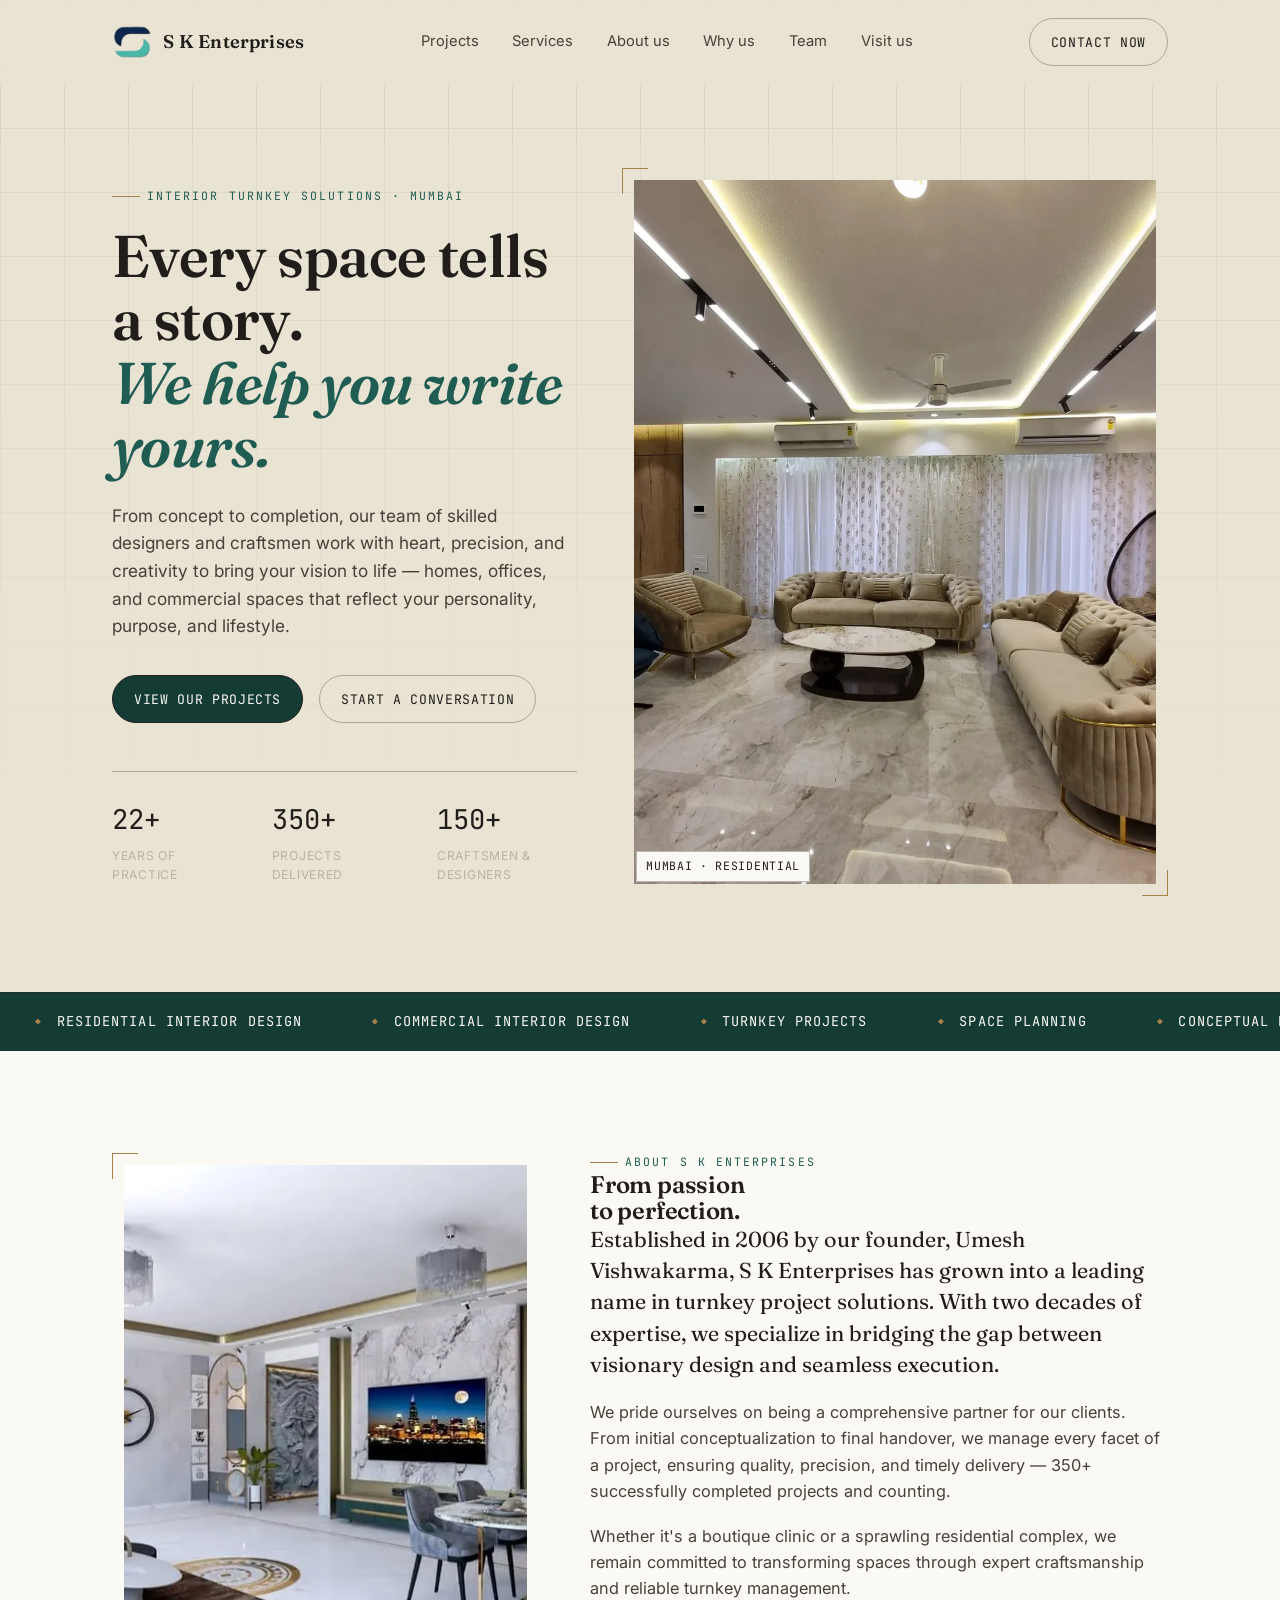
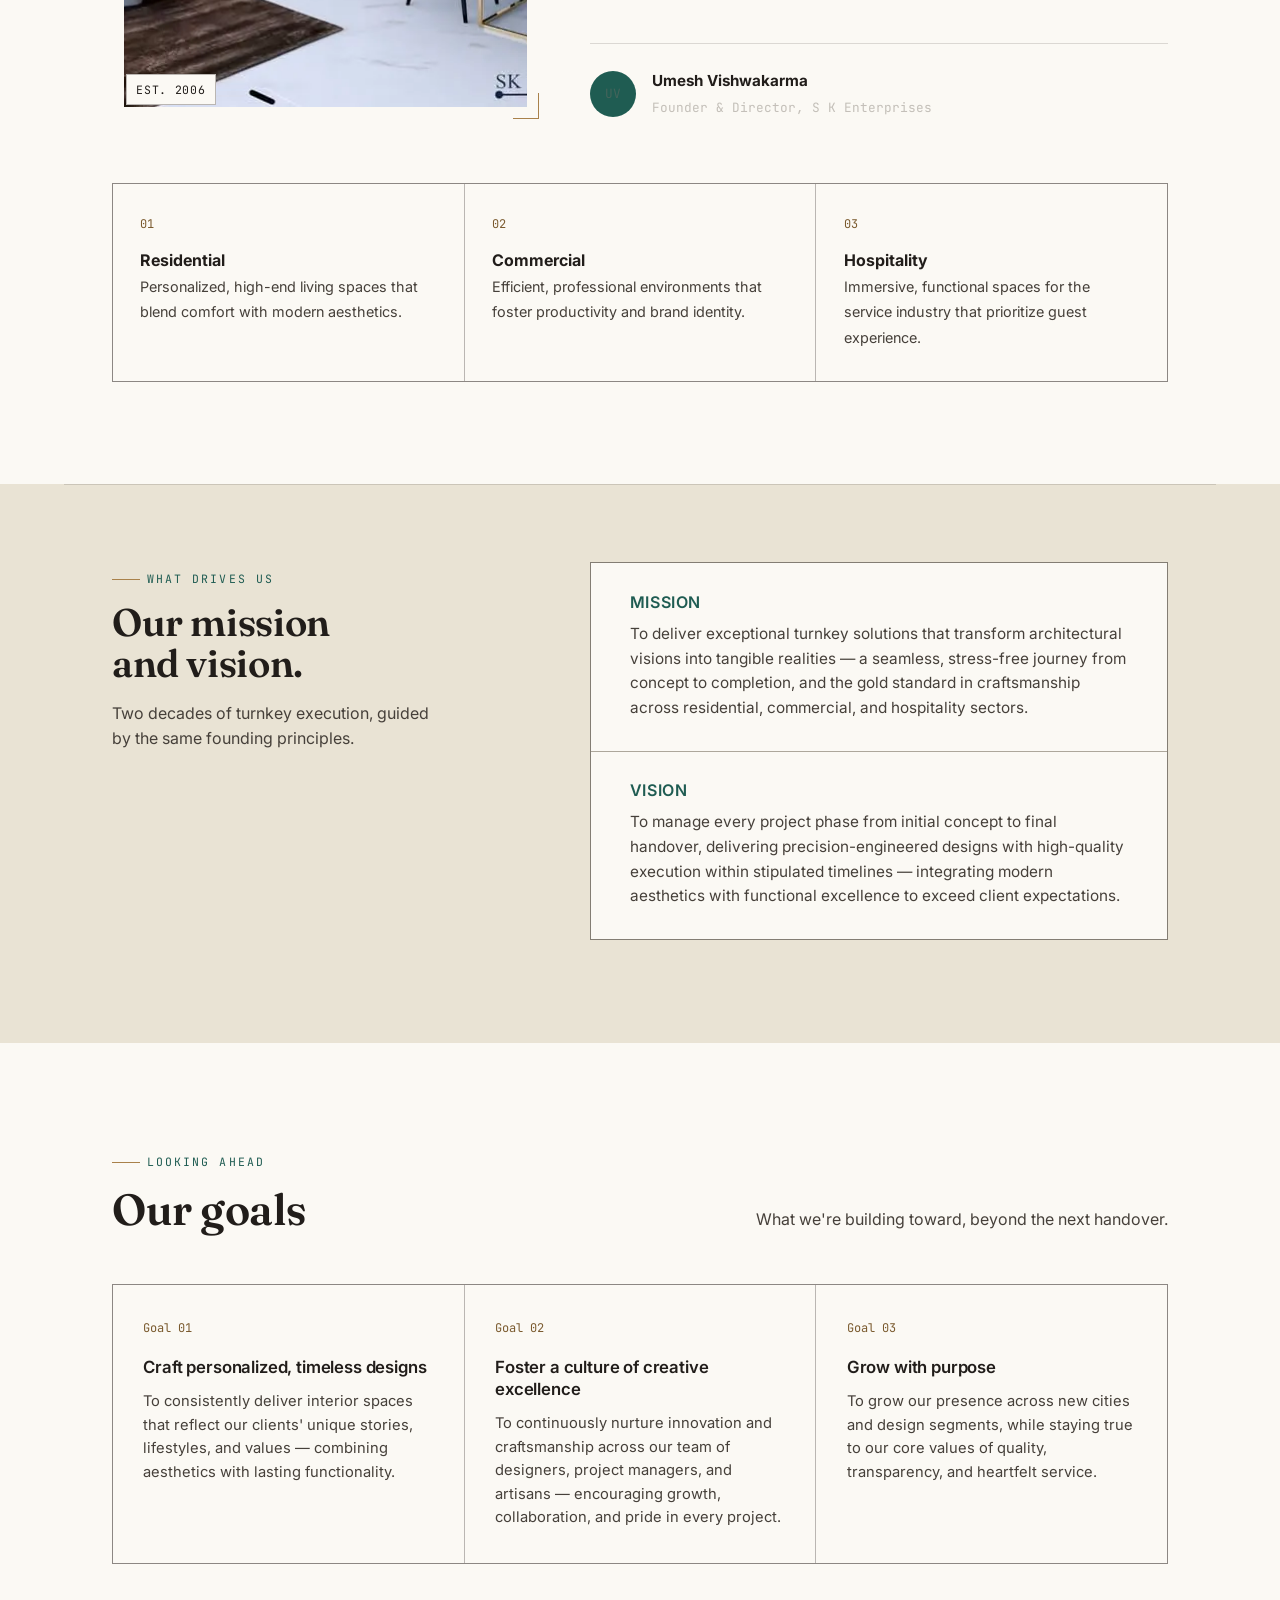
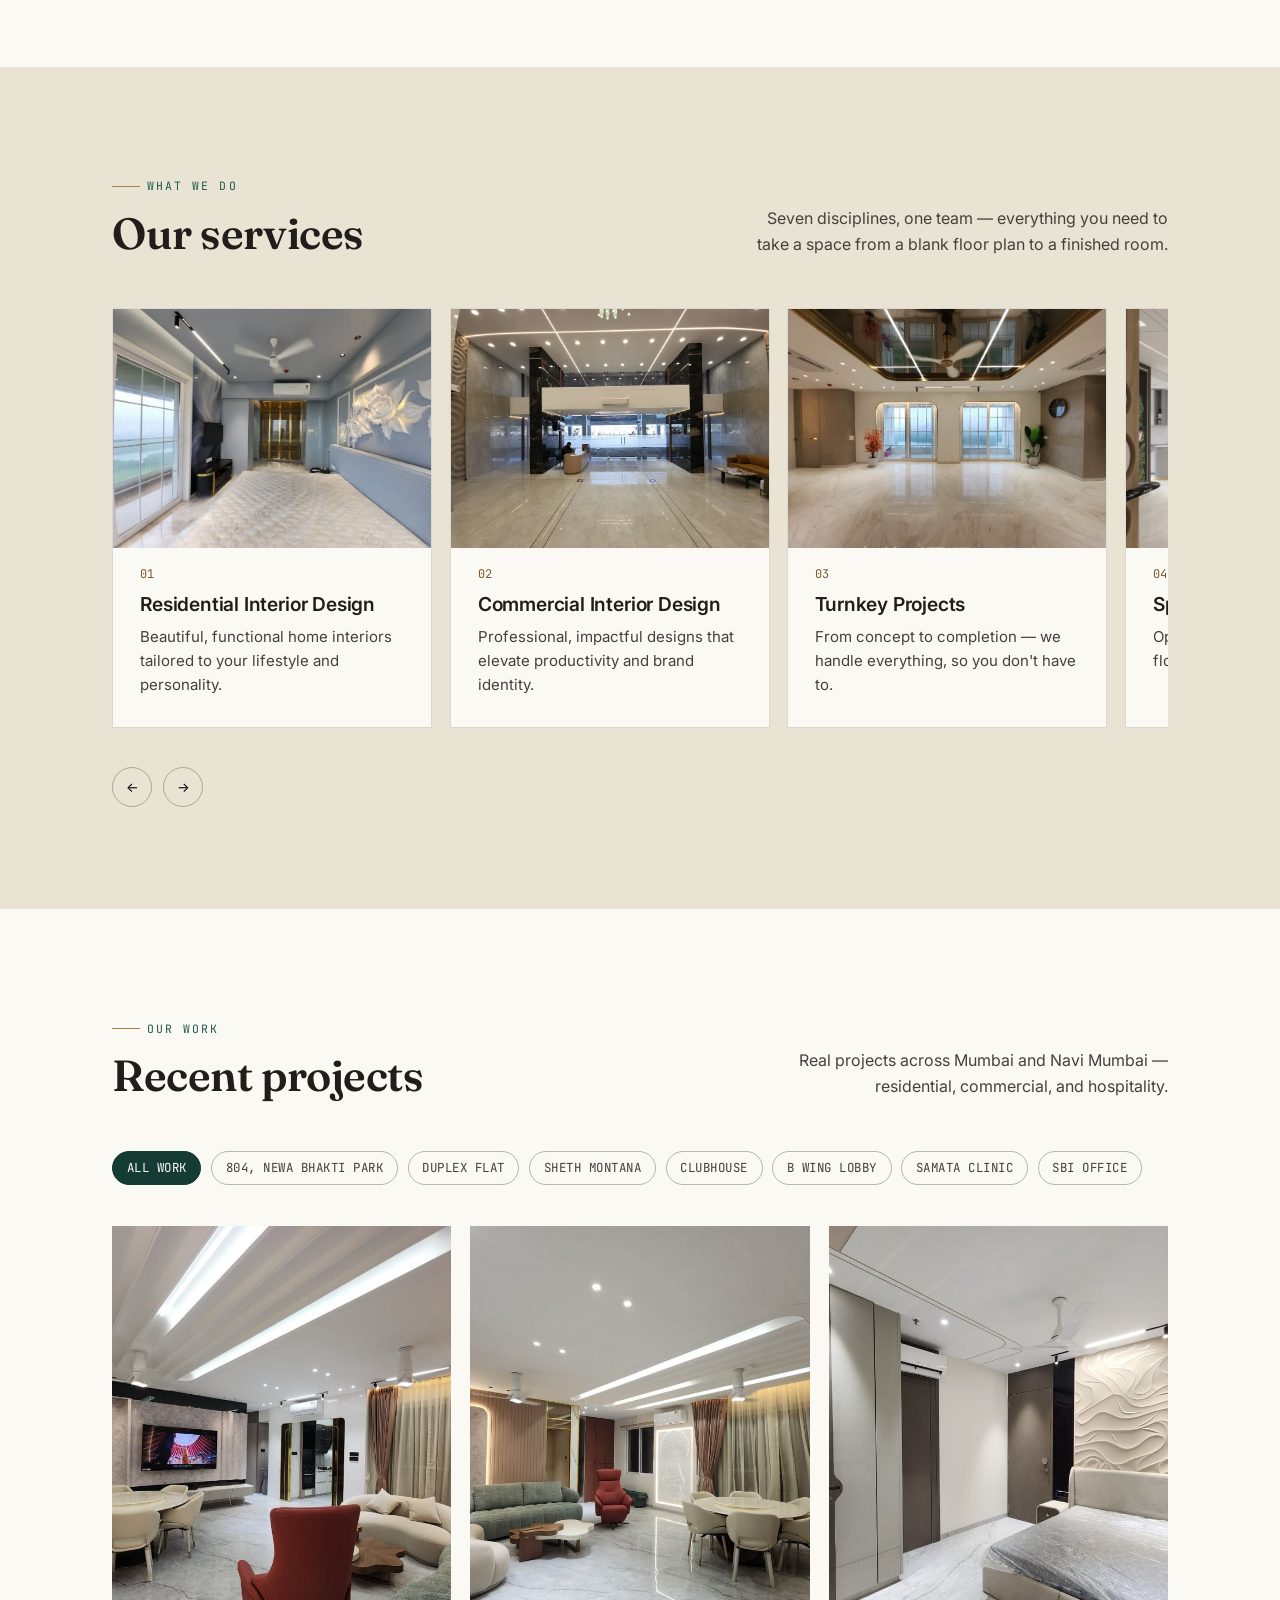
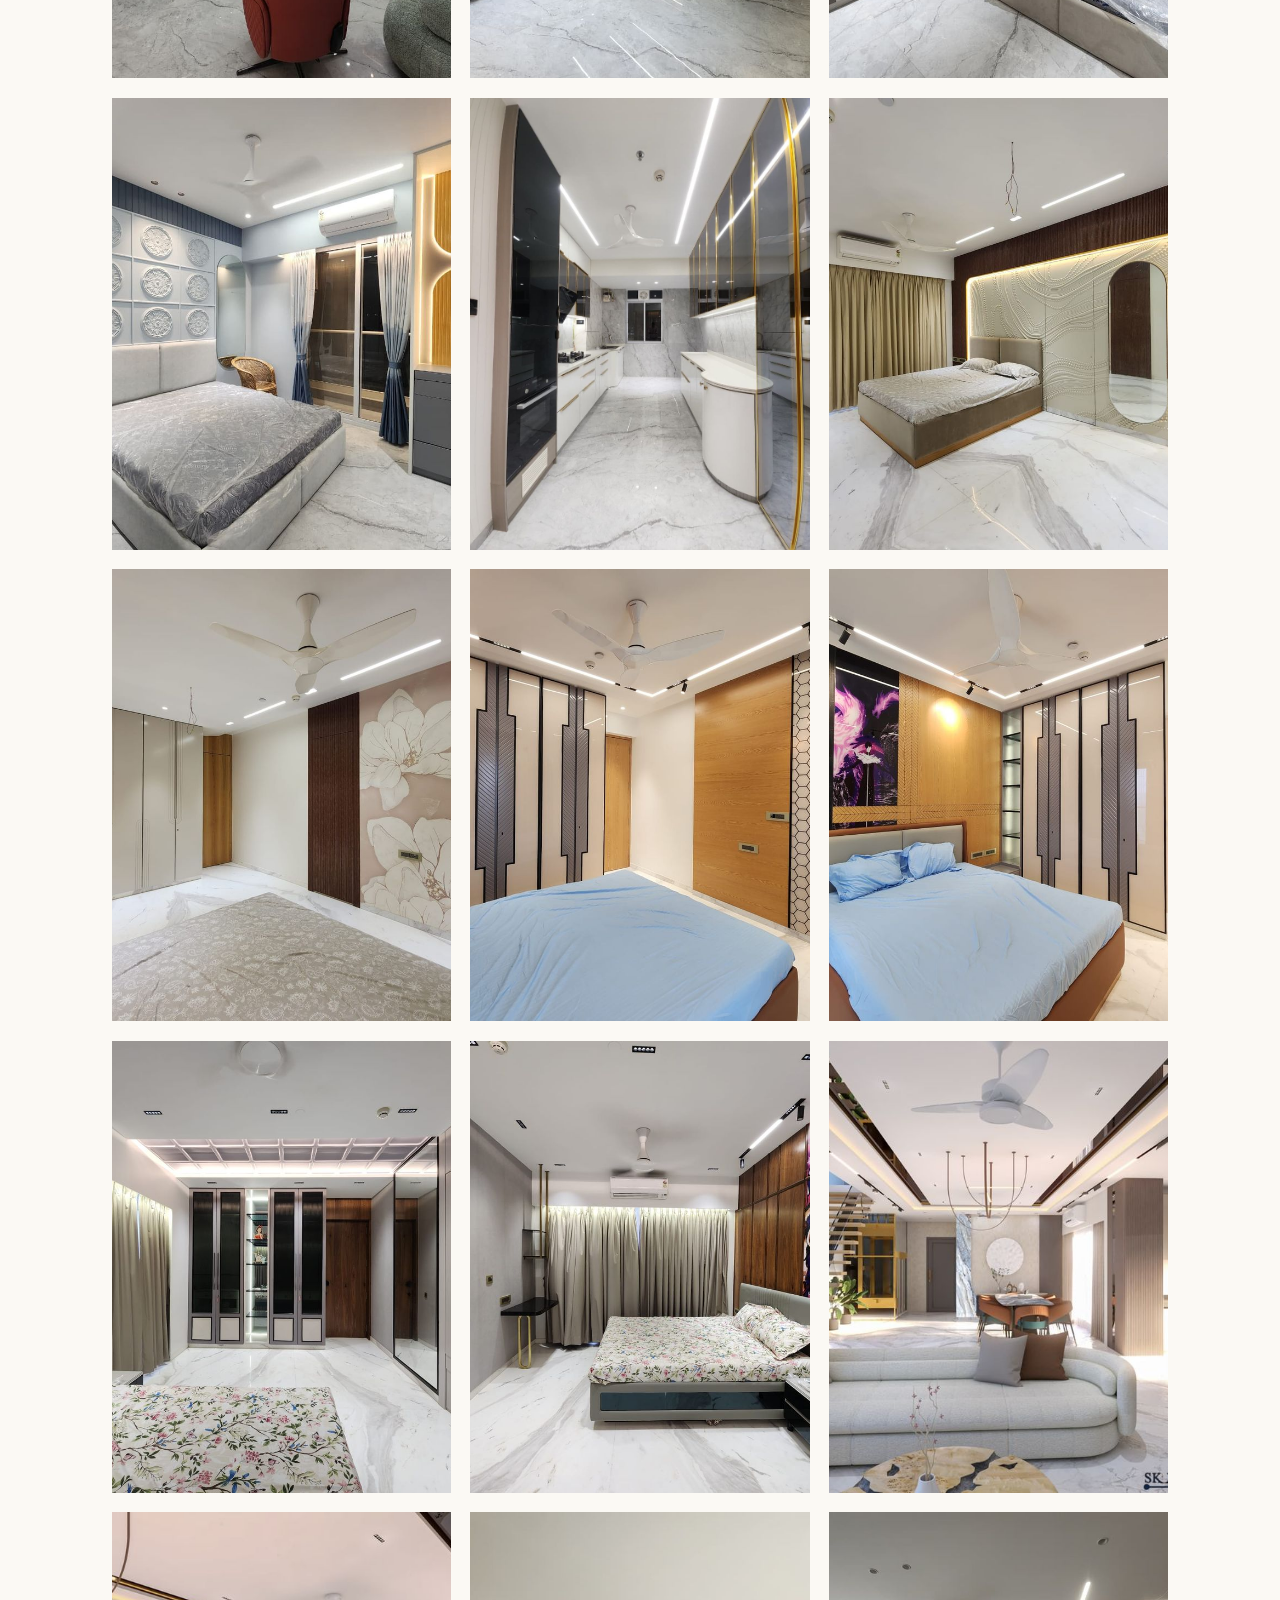
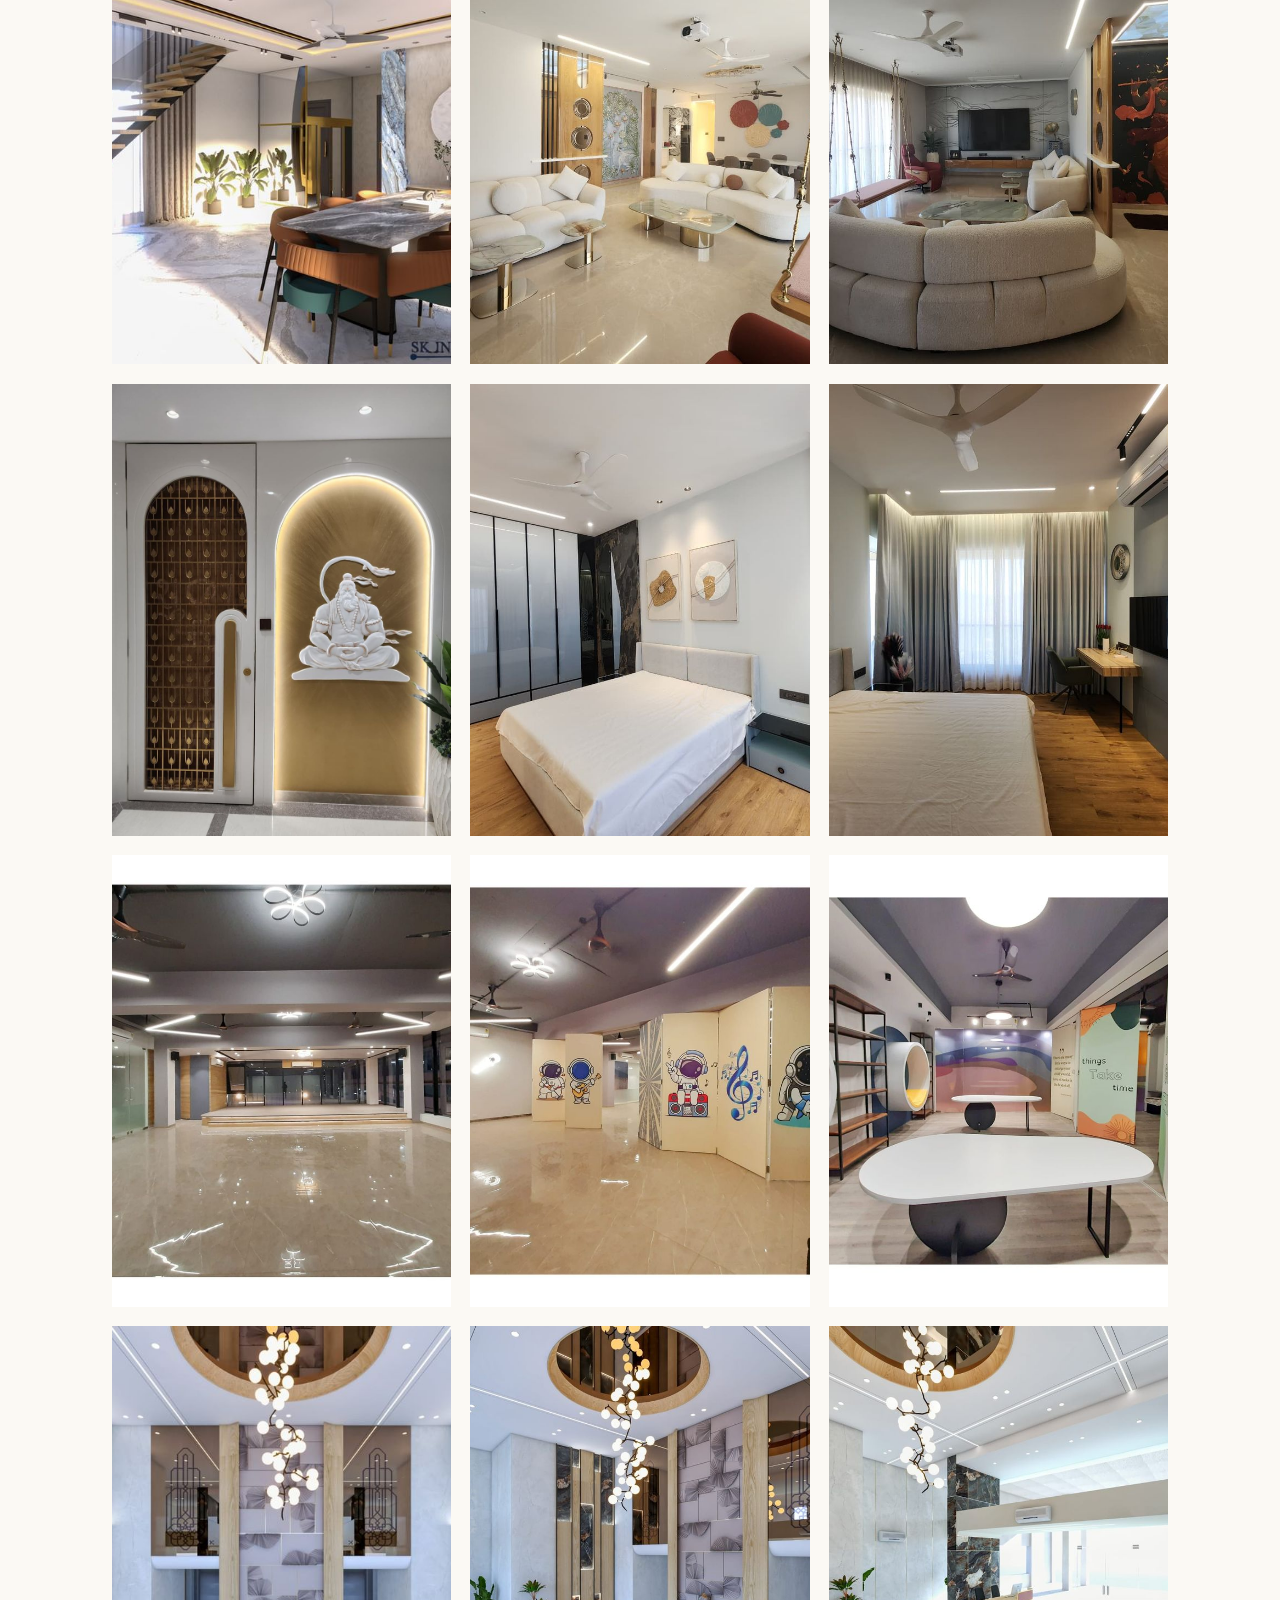
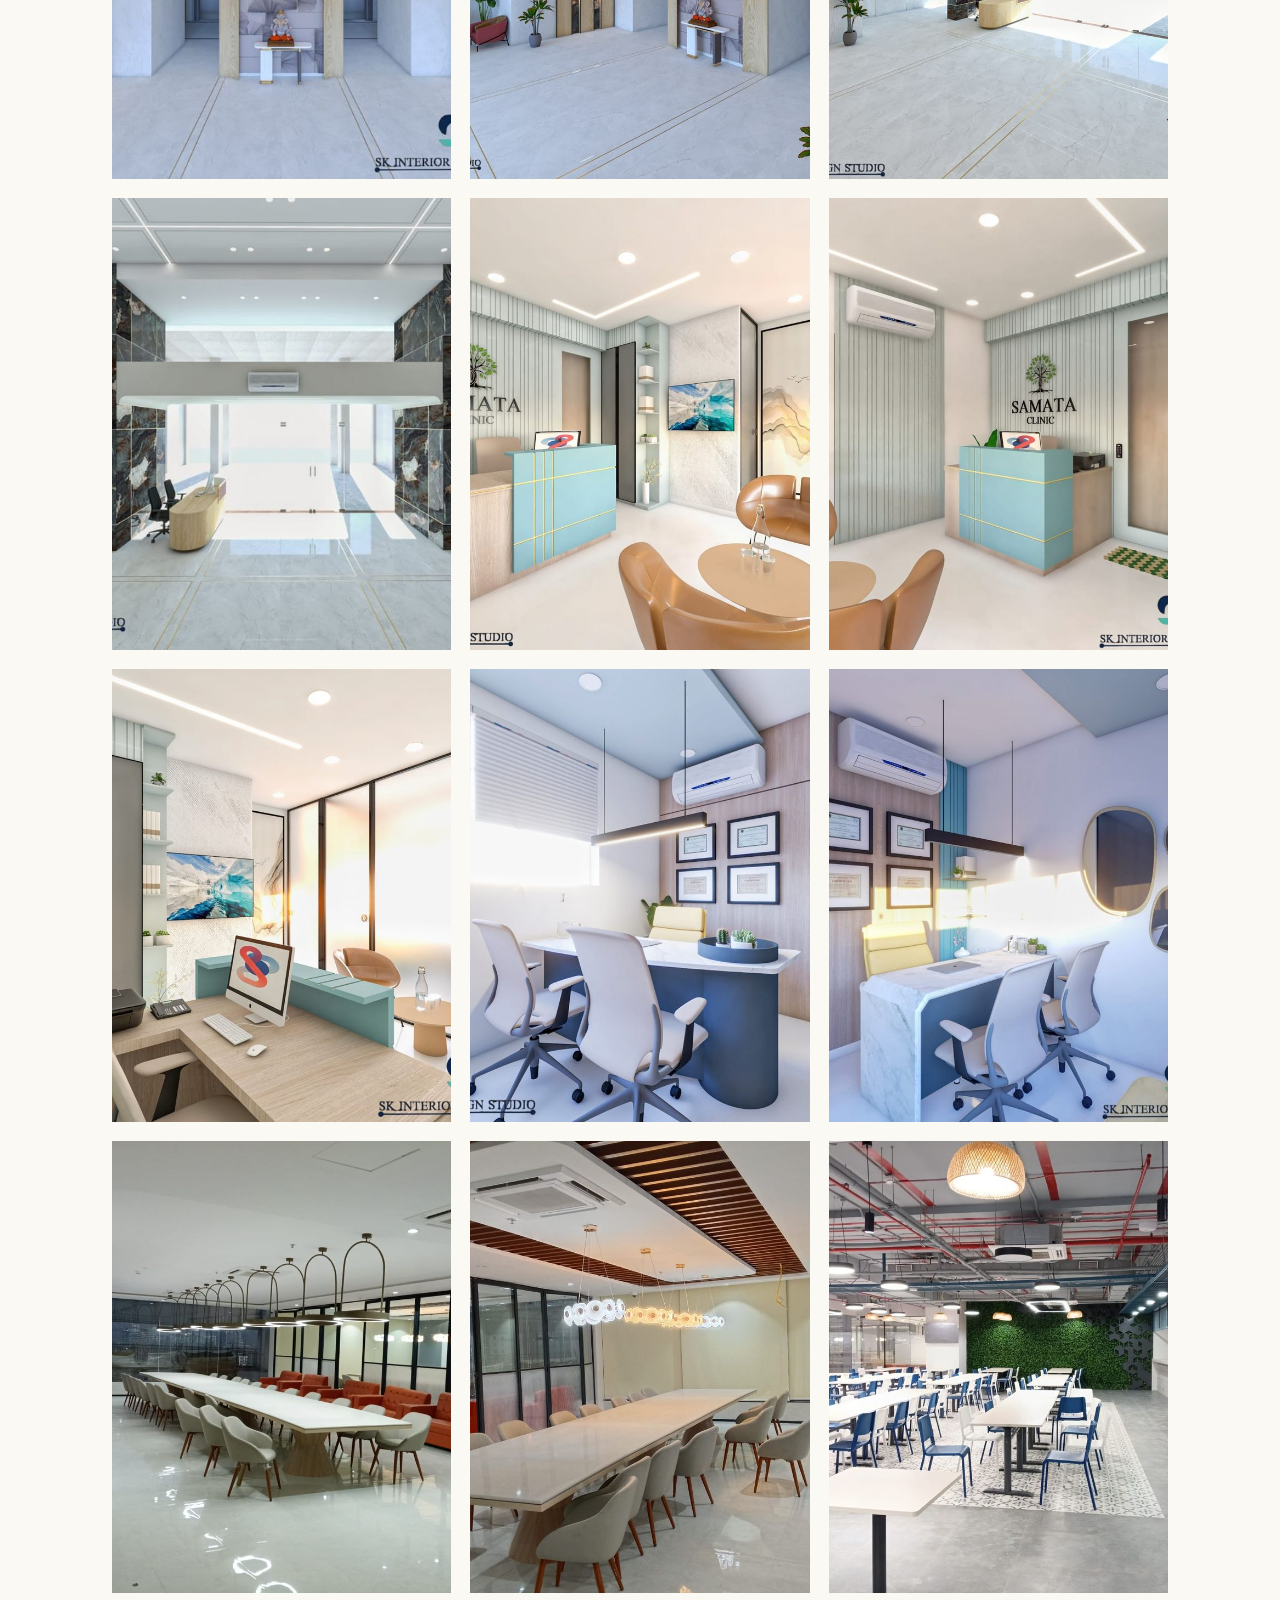
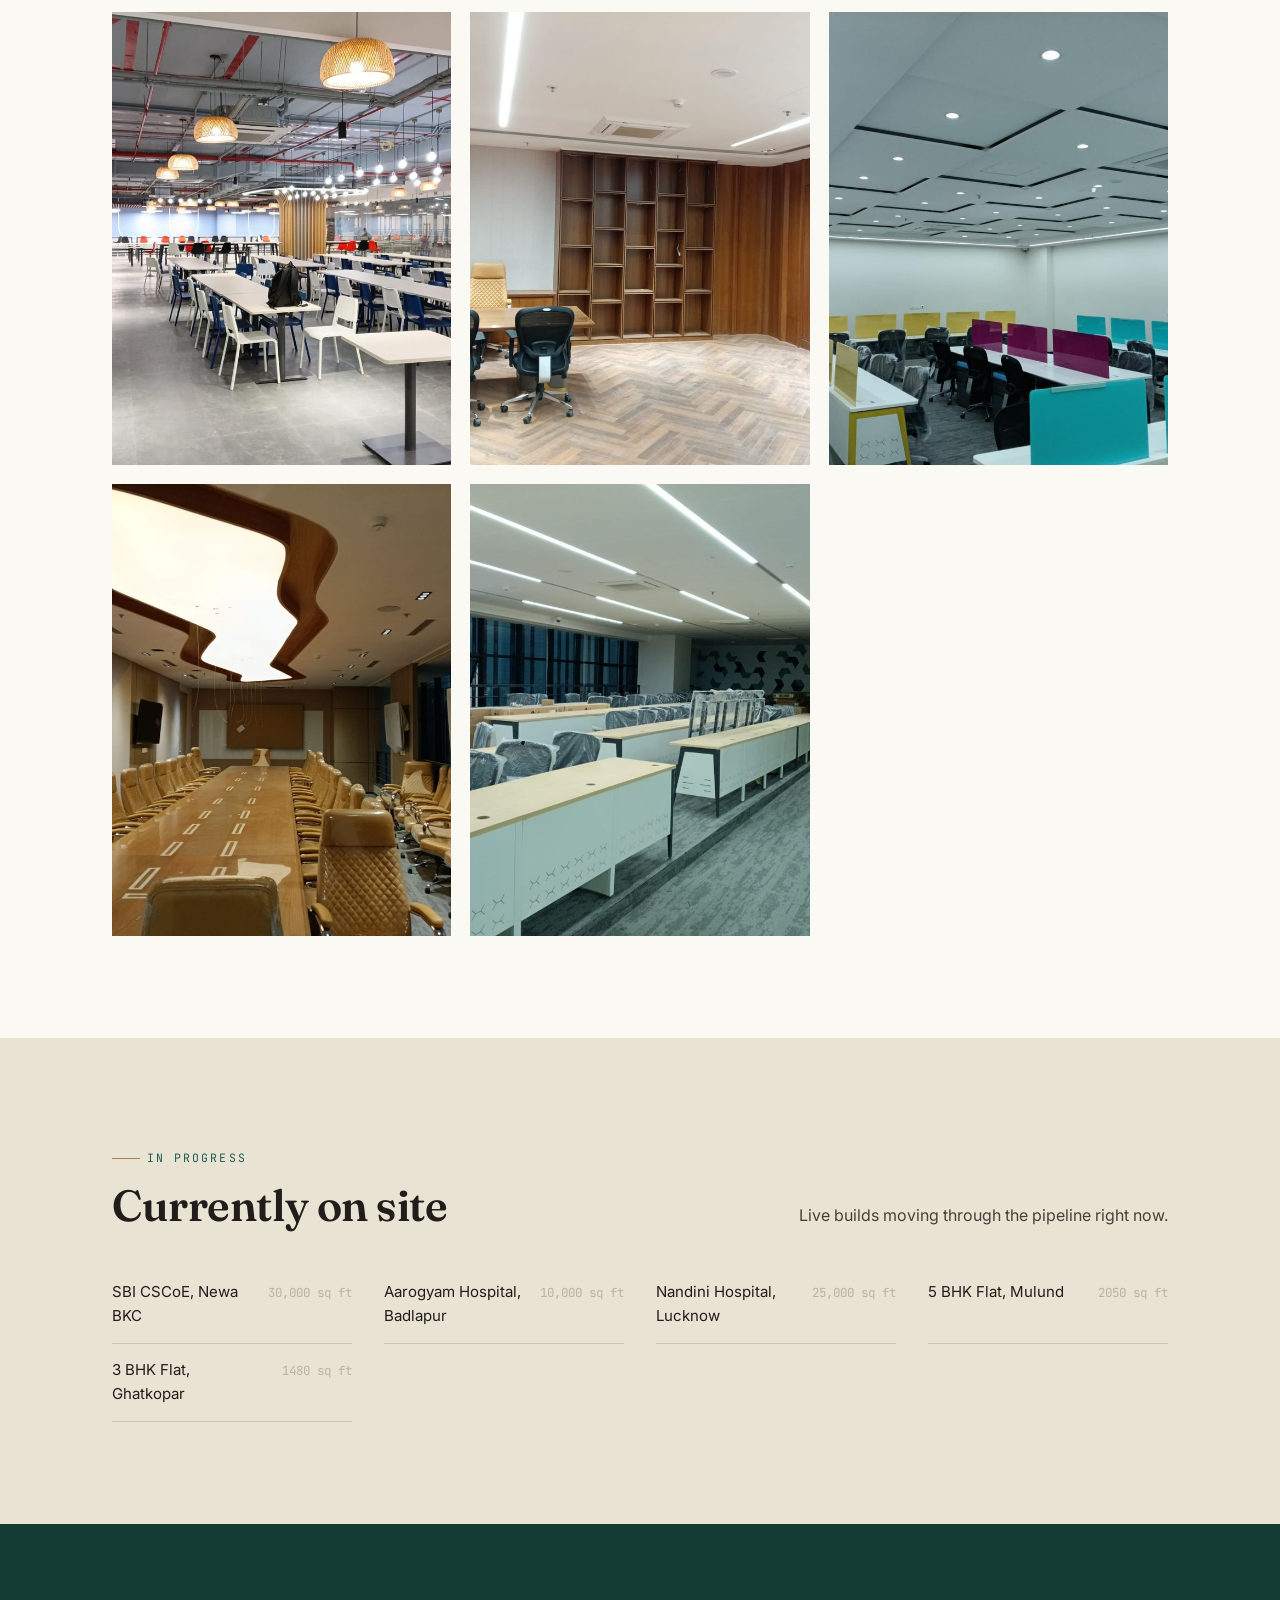
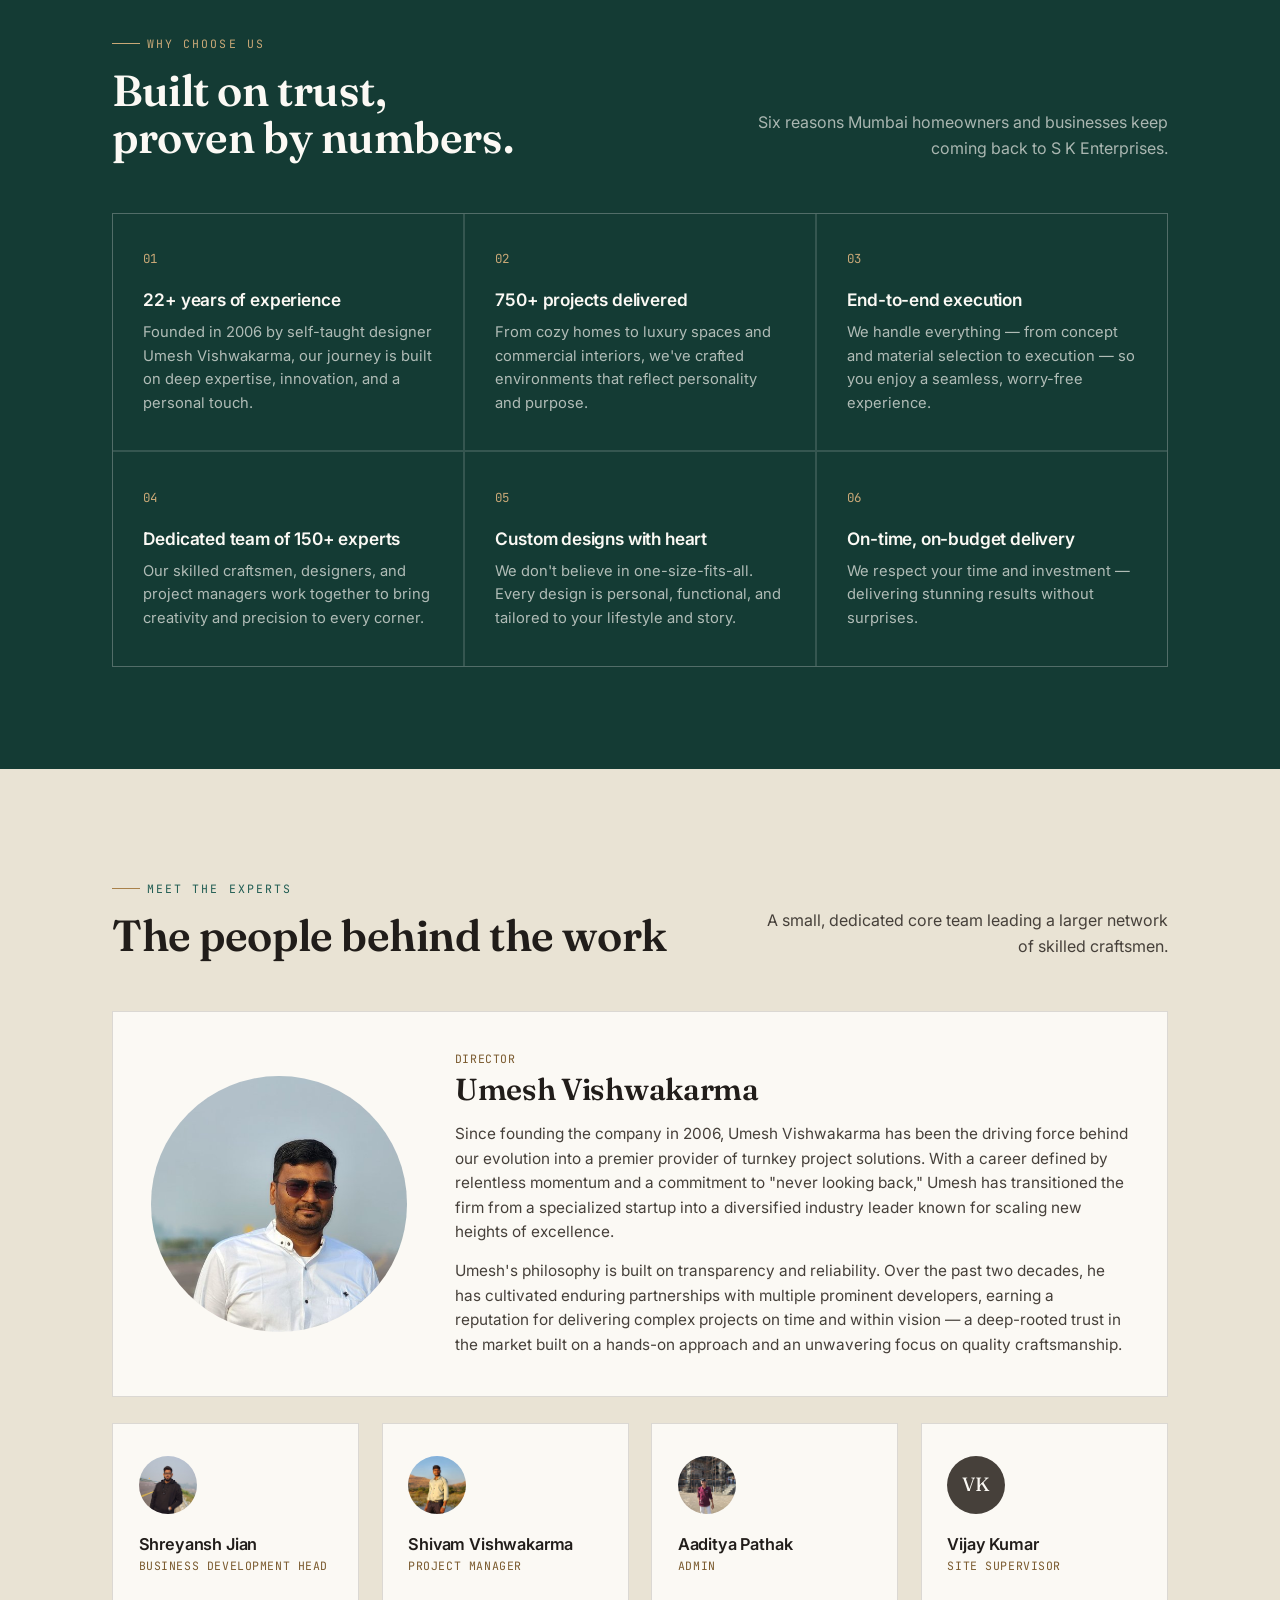
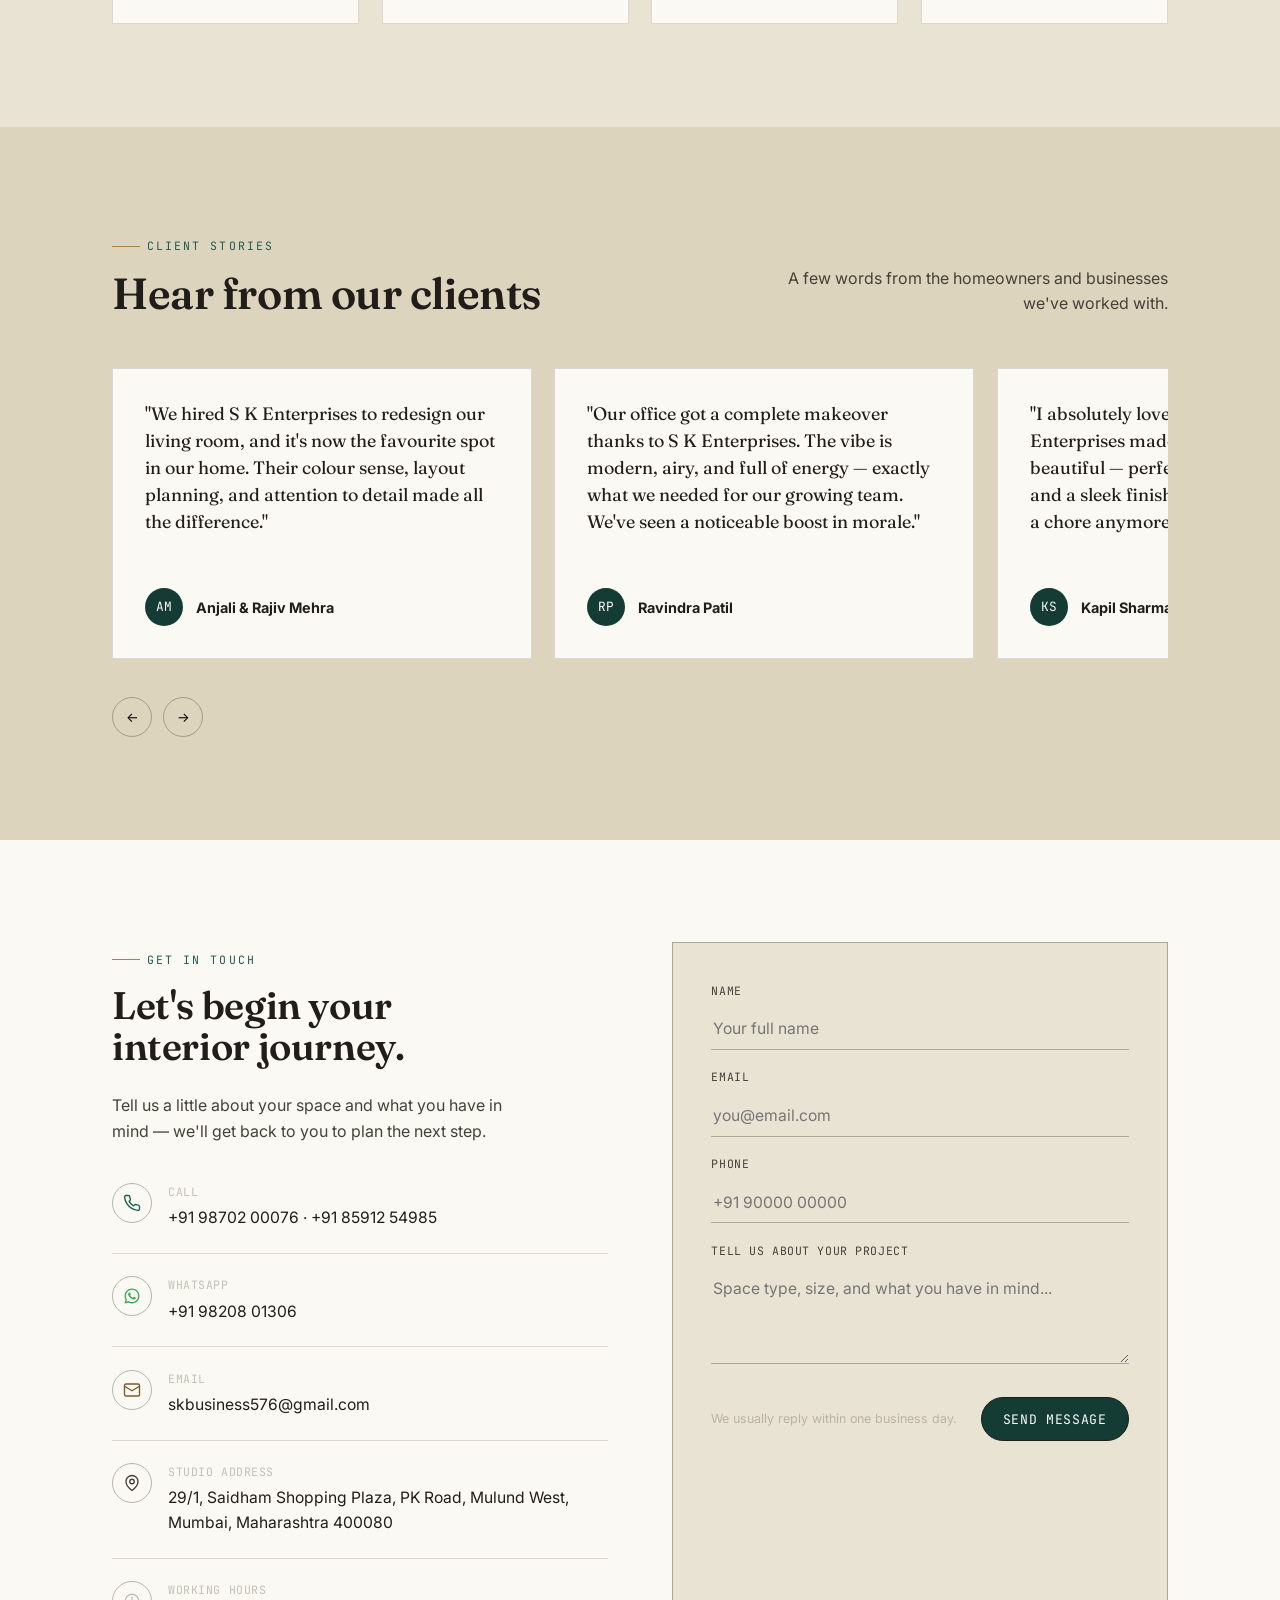
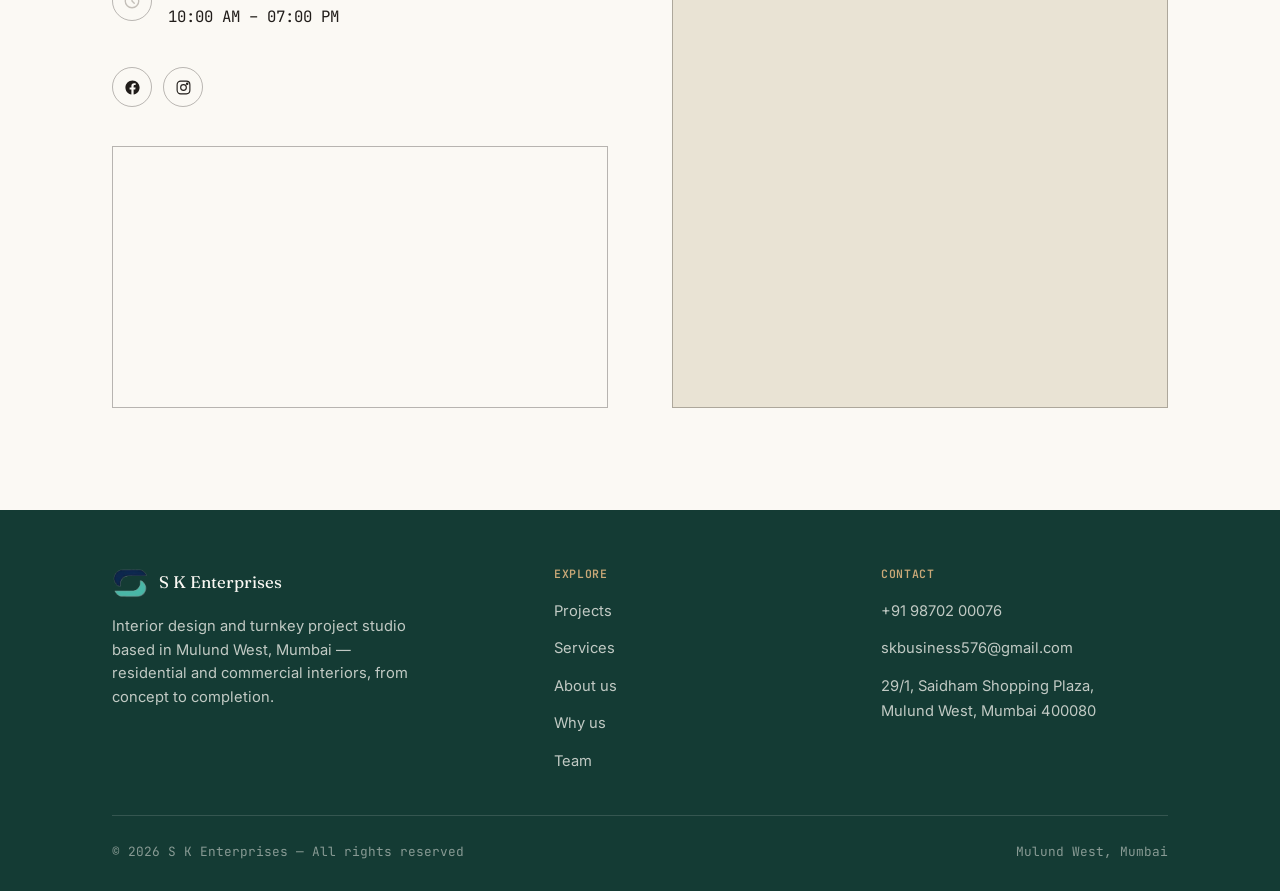
==== index.html @ 62a8aafa "one" ====
<!DOCTYPE html>
<html lang="en">
<head>
  <meta charset="UTF-8">
  <meta name="viewport" content="width=device-width, initial-scale=1.0">
  <title>S K Enterprises — Interior Turnkey Solutions, Mumbai</title>
  <meta name="description" content="S K Enterprises is a Mumbai-based interior design and turnkey project studio led by Umesh Vishwakarma — 22+ years, 350+ projects, residential, commercial, and hospitality interiors from concept to completion.">

  <link rel="icon" type="image/png" href="assets/images/logo-96x81.png">

  <link rel="preconnect" href="https://fonts.googleapis.com">
  <link rel="preconnect" href="https://fonts.gstatic.com" crossorigin>
  <link href="https://fonts.googleapis.com/css2?family=Fraunces:ital,wght@0,400;0,500;0,600;1,500;1,600&family=Inter:wght@400;500;600&family=JetBrains+Mono:wght@400;500&display=swap" rel="stylesheet">

  <link rel="stylesheet" href="assets/css/main.css">
</head>
<body>

  <!-- ============ Header ============ -->
  <header class="site-header">
    <div class="container nav-inner">
      <a href="#top" class="brand">
        <img src="assets/images/logo-96x81.png" alt="S K Enterprises logo">
        <span class="brand-name">S K Enterprises</span>
      </a>

      <nav class="nav-links" id="nav-links">
        <a href="#projects">Projects</a>
        <a href="#services">Services</a>
        <a href="#about">About us</a>
        <a href="#why">Why us</a>
        <a href="#team">Team</a>
        <a href="#contact">Visit us</a>
      </nav>

      <div class="nav-cta">
        <a href="#contact" class="btn btn-ghost">Contact now</a>
        <button class="nav-toggle" id="nav-toggle" aria-label="Toggle menu" aria-expanded="false" aria-controls="nav-links">
          <span></span><span></span><span></span>
        </button>
      </div>
    </div>
  </header>

  <main id="top">

    <!-- ============ Hero ============ -->
    <section class="hero">
      <div class="container hero-grid">
        <div class="hero-copy">
          <span class="eyebrow">Interior Turnkey Solutions &middot; Mumbai</span>
          <h1>Every space tells a story.<br><em>We help you write yours.</em></h1>
          <p>From concept to completion, our team of skilled designers and craftsmen work with heart, precision, and creativity to bring your vision to life — homes, offices, and commercial spaces that reflect your personality, purpose, and lifestyle.</p>
          <div class="hero-actions">
            <a href="#projects" class="btn btn-primary">View our projects</a>
            <a href="#contact" class="btn btn-ghost">Start a conversation</a>
          </div>
          <div class="hero-stats">
            <div>
              <div class="stat-num">22+</div>
              <div class="stat-label">Years of practice</div>
            </div>
            <div>
              <div class="stat-num">350+</div>
              <div class="stat-label">Projects delivered</div>
            </div>
            <div>
              <div class="stat-num">150+</div>
              <div class="stat-label">Craftsmen &amp; designers</div>
            </div>
          </div>
        </div>

        <div class="hero-media">
          <div class="spec-frame">
            <div class="spec-frame__media">
              <img src="assets/images/whatsapp20image202025-08-1520at203.26.3920pm202-2542x1906.webp" alt="Living room interior with warm cove lighting, marble flooring and a curved sofa, designed by S K Enterprises" width="1200" height="900" loading="eager">
            </div>
            <span class="spec-tag">MUMBAI &middot; RESIDENTIAL</span>
          </div>
        </div>
      </div>
    </section>

    <!-- ============ Marquee strip ============ -->
    <div class="strip" aria-hidden="true">
      <div class="strip-track">
        <span>Residential Interior Design</span>
        <span>Commercial Interior Design</span>
        <span>Turnkey Projects</span>
        <span>Space Planning</span>
        <span>Conceptual Drawings &amp; Virtual Tours</span>
        <span>Material Selection</span>
        <span>Execution with Perfection</span>
        <span>Residential Interior Design</span>
        <span>Commercial Interior Design</span>
        <span>Turnkey Projects</span>
        <span>Space Planning</span>
        <span>Conceptual Drawings &amp; Virtual Tours</span>
        <span>Material Selection</span>
        <span>Execution with Perfection</span>
      </div>
    </div>

    <!-- ============ About ============ -->
    <section class="about" id="about">
      <div class="container">
        <div class="about-grid">
          <div class="about-media reveal">
            <div class="spec-frame">
              <div class="spec-frame__media">
                <img src="assets/images/469673461-122193527882192887-3149158123105357282-n-960x540.webp" alt="Rendered dining and living space concept by S K Interior Design Studio" width="960" height="540" loading="lazy">
              </div>
              <span class="spec-tag">EST. 2006</span>
            </div>
          </div>

          <div class="about-body reveal">
            <span class="eyebrow">About S K Enterprises</span>
            <h2>From passion<br>to perfection.</h2>
            <p>Established in 2006 by our founder, Umesh Vishwakarma, S K Enterprises has grown into a leading name in turnkey project solutions. With two decades of expertise, we specialize in bridging the gap between visionary design and seamless execution.</p>
            <p>We pride ourselves on being a comprehensive partner for our clients. From initial conceptualization to final handover, we manage every facet of a project, ensuring quality, precision, and timely delivery — 350+ successfully completed projects and counting.</p>
            <p>Whether it's a boutique clinic or a sprawling residential complex, we remain committed to transforming spaces through expert craftsmanship and reliable turnkey management.</p>

            <div class="founder-line">
              <span class="founder-mark">UV</span>
              <div>
                <strong>Umesh Vishwakarma</strong>
                <span>Founder &amp; Director, S K Enterprises</span>
              </div>
            </div>
          </div>
        </div>

        <ul class="sector-list reveal">
          <li>
            <span class="mono">01</span>
            <div><strong>Residential</strong><span>Personalized, high-end living spaces that blend comfort with modern aesthetics.</span></div>
          </li>
          <li>
            <span class="mono">02</span>
            <div><strong>Commercial</strong><span>Efficient, professional environments that foster productivity and brand identity.</span></div>
          </li>
          <li>
            <span class="mono">03</span>
            <div><strong>Hospitality</strong><span>Immersive, functional spaces for the service industry that prioritize guest experience.</span></div>
          </li>
        </ul>
      </div>
    </section>

    <!-- ============ Mission & Vision ============ -->
    <section class="mission" id="mission">
      <div class="container mission-grid">
        <div class="reveal">
          <span class="eyebrow">What drives us</span>
          <h2>Our mission<br>and vision.</h2>
          <p>Two decades of turnkey execution, guided by the same founding principles.</p>
        </div>
        <div class="mission-cards reveal">
          <div class="mission-card">
            <h3>Mission</h3>
            <p>To deliver exceptional turnkey solutions that transform architectural visions into tangible realities — a seamless, stress-free journey from concept to completion, and the gold standard in craftsmanship across residential, commercial, and hospitality sectors.</p>
          </div>
          <div class="mission-card">
            <h3>Vision</h3>
            <p>To manage every project phase from initial concept to final handover, delivering precision-engineered designs with high-quality execution within stipulated timelines — integrating modern aesthetics with functional excellence to exceed client expectations.</p>
          </div>
        </div>
      </div>
    </section>

    <!-- ============ Goals ============ -->
    <section id="goals">
      <div class="container">
        <div class="section-head reveal">
          <div>
            <span class="eyebrow">Looking ahead</span>
            <h2>Our goals</h2>
          </div>
          <p>What we're building toward, beyond the next handover.</p>
        </div>

        <div class="goals-grid reveal">
          <div class="goal-card">
            <span class="goal-num mono">Goal 01</span>
            <h3>Craft personalized, timeless designs</h3>
            <p>To consistently deliver interior spaces that reflect our clients' unique stories, lifestyles, and values — combining aesthetics with lasting functionality.</p>
          </div>
          <div class="goal-card">
            <span class="goal-num mono">Goal 02</span>
            <h3>Foster a culture of creative excellence</h3>
            <p>To continuously nurture innovation and craftsmanship across our team of designers, project managers, and artisans — encouraging growth, collaboration, and pride in every project.</p>
          </div>
          <div class="goal-card">
            <span class="goal-num mono">Goal 03</span>
            <h3>Grow with purpose</h3>
            <p>To grow our presence across new cities and design segments, while staying true to our core values of quality, transparency, and heartfelt service.</p>
          </div>
        </div>
      </div>
    </section>

    <!-- ============ Services ============ -->
    <section id="services">
      <div class="container">
        <div class="section-head reveal">
          <div>
            <span class="eyebrow">What we do</span>
            <h2>Our services</h2>
          </div>
          <p>Seven disciplines, one team — everything you need to take a space from a blank floor plan to a finished room.</p>
        </div>

        <div class="services-track-wrap reveal">
          <div class="services-track">
            <article class="service-card">
              <div class="service-media">
                <img src="assets/images/img-20250621-wa0103-815x611.webp" alt="Residential living room interior" loading="lazy">
              </div>
              <div class="service-body">
                <span class="service-index">01</span>
              <h3>Residential Interior Design</h3>
              <p>Beautiful, functional home interiors tailored to your lifestyle and personality.</p>
              </div>
            </article>

            <article class="service-card">
              <div class="service-media">
                <img src="assets/images/whatsapp-image-2025-08-15-at-4.30.57-pm-4000x3000.webp" alt="Commercial lobby interior" loading="lazy">
              </div>
              <div class="service-body">
                <span class="service-index">02</span>
              <h3>Commercial Interior Design</h3>
              <p>Professional, impactful designs that elevate productivity and brand identity.</p>
              </div>
            </article>

            <article class="service-card">
              <div class="service-media">
                <img src="assets/images/20250619-131458-815x611.webp" alt="Turnkey interior project, fully finished room" loading="lazy">
              </div>
              <div class="service-body">
                <span class="service-index">03</span>
              <h3>Turnkey Projects</h3>
              <p>From concept to completion — we handle everything, so you don't have to.</p>
              </div>
            </article>

            <article class="service-card">
              <div class="service-media">
                <img src="assets/images/space20planning-883x496.webp" alt="Open-plan living and dining space layout" loading="lazy">
              </div>
              <div class="service-body">
                <span class="service-index">04</span>
              <h3>Space Planning</h3>
              <p>Optimizing every inch for comfort, flow, and smart functionality.</p>
              </div>
            </article>

            <article class="service-card">
              <div class="service-media">
                <img src="assets/images/flux-dev-a-stylized-illustration-of-a-creative-workspace-showc-1-883x883.webp" alt="Conceptual illustration of a creative interior workspace" loading="lazy">
              </div>
              <div class="service-body">
                <span class="service-index">05</span>
              <h3>Conceptual Drawings &amp; Virtual Tours</h3>
              <p>Visualize your space with realistic designs before execution begins.</p>
              </div>
            </article>

            <article class="service-card">
              <div class="service-media">
                <img src="assets/images/albedobase-xl-material-selection-for-interior-design-curated-h-3-1024x1024.webp" alt="Curated interior design material palette" loading="lazy">
              </div>
              <div class="service-body">
                <span class="service-index">06</span>
              <h3>Material Selection</h3>
              <p>Curated, high-quality materials that suit your vision and budget.</p>
              </div>
            </article>

            <article class="service-card">
              <div class="service-media">
                <img src="assets/images/projects/duplex-airoli-3800-3.jpg" alt="Finished bedroom interior, completed execution">
              </div>
              <div class="service-body">
                <span class="service-index">07</span>
              <h3>Execution with Perfection</h3>
              <p>On-site delivery held to the same standard as the drawing — down to the last detail.</p>
              </div>
            </article>
          </div>
        </div>

        <div class="services-controls reveal">
          <button class="services-prev" type="button" aria-label="Previous service">&larr;</button>
          <button class="services-next" type="button" aria-label="Next service">&rarr;</button>
        </div>
      </div>
    </section>

    <!-- ============ Projects ============ -->
    <section class="projects" id="projects">
      <div class="container">
        <div class="section-head reveal">
          <div>
            <span class="eyebrow">Our work</span>
            <h2>Recent projects</h2>
          </div>
          <p>Real projects across Mumbai and Navi Mumbai — residential, commercial, and hospitality.</p>
        </div>

        <div class="filter-row reveal">
          <button class="filter-btn is-active" data-filter="all">All work</button>
          <button class="filter-btn" data-filter="newa-bhakti">804, Newa Bhakti Park</button>
          <button class="filter-btn" data-filter="duplex-airoli">Duplex Flat</button>
          <button class="filter-btn" data-filter="sheth-montana">Sheth Montana</button>
          <button class="filter-btn" data-filter="clubhouse">Clubhouse</button>
          <button class="filter-btn" data-filter="lobby">B Wing Lobby</button>
          <button class="filter-btn" data-filter="samata-clinic">Samata Clinic</button>
          <button class="filter-btn" data-filter="sbi-office">SBI Office</button>
        </div>

        <div class="project-grid reveal">
          <!-- 804, Newa Bhakti Park, Airoli — 1450 sq ft, ₹70 Lakhs -->
          <button class="project-item" type="button" data-category="newa-bhakti">
            <img src="assets/images/projects/newa-bhakti-1450-1.jpg" alt="804, Newa Bhakti Park, Airoli interior">
            <span class="project-tag">804, Newa Bhakti Park &middot; 1450 sq ft</span>
            <span class="project-expand" aria-hidden="true">
              <svg width="18" height="18" viewBox="0 0 24 24" fill="none" stroke="currentColor" stroke-width="1.8"><path d="M8 3H3v5M16 3h5v5M8 21H3v-5M16 21h5v-5"/></svg>
            </span>
          </button>
          <button class="project-item" type="button" data-category="newa-bhakti">
            <img src="assets/images/projects/newa-bhakti-1450-2.jpg" alt="804, Newa Bhakti Park, Airoli interior">
            <span class="project-tag">804, Newa Bhakti Park &middot; 1450 sq ft</span>
            <span class="project-expand" aria-hidden="true">
              <svg width="18" height="18" viewBox="0 0 24 24" fill="none" stroke="currentColor" stroke-width="1.8"><path d="M8 3H3v5M16 3h5v5M8 21H3v-5M16 21h5v-5"/></svg>
            </span>
          </button>
          <button class="project-item" type="button" data-category="newa-bhakti">
            <img src="assets/images/projects/newa-bhakti-1450-3.jpg" alt="804, Newa Bhakti Park, Airoli interior">
            <span class="project-tag">804, Newa Bhakti Park &middot; 1450 sq ft</span>
            <span class="project-expand" aria-hidden="true">
              <svg width="18" height="18" viewBox="0 0 24 24" fill="none" stroke="currentColor" stroke-width="1.8"><path d="M8 3H3v5M16 3h5v5M8 21H3v-5M16 21h5v-5"/></svg>
            </span>
          </button>
          <button class="project-item" type="button" data-category="newa-bhakti">
            <img src="assets/images/projects/newa-bhakti-1450-4.jpg" alt="804, Newa Bhakti Park, Airoli interior">
            <span class="project-tag">804, Newa Bhakti Park &middot; 1450 sq ft</span>
            <span class="project-expand" aria-hidden="true">
              <svg width="18" height="18" viewBox="0 0 24 24" fill="none" stroke="currentColor" stroke-width="1.8"><path d="M8 3H3v5M16 3h5v5M8 21H3v-5M16 21h5v-5"/></svg>
            </span>
          </button>
          <button class="project-item" type="button" data-category="newa-bhakti">
            <img src="assets/images/projects/newa-bhakti-1450-5.jpg" alt="804, Newa Bhakti Park, Airoli interior">
            <span class="project-tag">804, Newa Bhakti Park &middot; 1450 sq ft</span>
            <span class="project-expand" aria-hidden="true">
              <svg width="18" height="18" viewBox="0 0 24 24" fill="none" stroke="currentColor" stroke-width="1.8"><path d="M8 3H3v5M16 3h5v5M8 21H3v-5M16 21h5v-5"/></svg>
            </span>
          </button>
          <!-- Duplex Flat, Airoli — 3800 sq ft, ₹2.5 Cr -->
          <button class="project-item" type="button" data-category="duplex-airoli">
            <img src="assets/images/projects/duplex-airoli-3800-1.jpg" alt="Duplex flat, Airoli interior">
            <span class="project-tag">Duplex Flat &middot; 3800 sq ft</span>
            <span class="project-expand" aria-hidden="true">
              <svg width="18" height="18" viewBox="0 0 24 24" fill="none" stroke="currentColor" stroke-width="1.8"><path d="M8 3H3v5M16 3h5v5M8 21H3v-5M16 21h5v-5"/></svg>
            </span>
          </button>
          <button class="project-item" type="button" data-category="duplex-airoli">
            <img src="assets/images/projects/duplex-airoli-3800-2.jpg" alt="Duplex flat, Airoli interior">
            <span class="project-tag">Duplex Flat &middot; 3800 sq ft</span>
            <span class="project-expand" aria-hidden="true">
              <svg width="18" height="18" viewBox="0 0 24 24" fill="none" stroke="currentColor" stroke-width="1.8"><path d="M8 3H3v5M16 3h5v5M8 21H3v-5M16 21h5v-5"/></svg>
            </span>
          </button>
          <button class="project-item" type="button" data-category="duplex-airoli">
            <img src="assets/images/projects/duplex-airoli-3800-3.jpg" alt="Duplex flat, Airoli interior">
            <span class="project-tag">Duplex Flat &middot; 3800 sq ft</span>
            <span class="project-expand" aria-hidden="true">
              <svg width="18" height="18" viewBox="0 0 24 24" fill="none" stroke="currentColor" stroke-width="1.8"><path d="M8 3H3v5M16 3h5v5M8 21H3v-5M16 21h5v-5"/></svg>
            </span>
          </button>
          <button class="project-item" type="button" data-category="duplex-airoli">
            <img src="assets/images/projects/duplex-airoli-3800-4.jpg" alt="Duplex flat, Airoli interior">
            <span class="project-tag">Duplex Flat &middot; 3800 sq ft</span>
            <span class="project-expand" aria-hidden="true">
              <svg width="18" height="18" viewBox="0 0 24 24" fill="none" stroke="currentColor" stroke-width="1.8"><path d="M8 3H3v5M16 3h5v5M8 21H3v-5M16 21h5v-5"/></svg>
            </span>
          </button>
          <button class="project-item" type="button" data-category="duplex-airoli">
            <img src="assets/images/projects/duplex-airoli-3800-5.jpg" alt="Duplex flat, Airoli interior">
            <span class="project-tag">Duplex Flat &middot; 3800 sq ft</span>
            <span class="project-expand" aria-hidden="true">
              <svg width="18" height="18" viewBox="0 0 24 24" fill="none" stroke="currentColor" stroke-width="1.8"><path d="M8 3H3v5M16 3h5v5M8 21H3v-5M16 21h5v-5"/></svg>
            </span>
          </button>
          <button class="project-item" type="button" data-category="duplex-airoli">
            <img src="assets/images/projects/duplex-airoli-3800-6.jpg" alt="Duplex flat, Airoli interior">
            <span class="project-tag">Duplex Flat &middot; 3800 sq ft</span>
            <span class="project-expand" aria-hidden="true">
              <svg width="18" height="18" viewBox="0 0 24 24" fill="none" stroke="currentColor" stroke-width="1.8"><path d="M8 3H3v5M16 3h5v5M8 21H3v-5M16 21h5v-5"/></svg>
            </span>
          </button>
          <button class="project-item" type="button" data-category="duplex-airoli">
            <img src="assets/images/projects/duplex-airoli-3800-7.jpg" alt="Duplex flat, Airoli interior">
            <span class="project-tag">Duplex Flat &middot; 3800 sq ft</span>
            <span class="project-expand" aria-hidden="true">
              <svg width="18" height="18" viewBox="0 0 24 24" fill="none" stroke="currentColor" stroke-width="1.8"><path d="M8 3H3v5M16 3h5v5M8 21H3v-5M16 21h5v-5"/></svg>
            </span>
          </button>
          <button class="project-item" type="button" data-category="duplex-airoli">
            <img src="assets/images/projects/duplex-airoli-3800-8.jpg" alt="Duplex flat, Airoli interior">
            <span class="project-tag">Duplex Flat &middot; 3800 sq ft</span>
            <span class="project-expand" aria-hidden="true">
              <svg width="18" height="18" viewBox="0 0 24 24" fill="none" stroke="currentColor" stroke-width="1.8"><path d="M8 3H3v5M16 3h5v5M8 21H3v-5M16 21h5v-5"/></svg>
            </span>
          </button>
          <!-- Sheth Montana, Mulund — 2050 sq ft, ₹1.5 Cr -->
          <button class="project-item" type="button" data-category="sheth-montana">
            <img src="assets/images/projects/sheth-montana-2050-1.jpg" alt="Sheth Montana, Mulund interior">
            <span class="project-tag">Sheth Montana &middot; 2050 sq ft</span>
            <span class="project-expand" aria-hidden="true">
              <svg width="18" height="18" viewBox="0 0 24 24" fill="none" stroke="currentColor" stroke-width="1.8"><path d="M8 3H3v5M16 3h5v5M8 21H3v-5M16 21h5v-5"/></svg>
            </span>
          </button>
          <button class="project-item" type="button" data-category="sheth-montana">
            <img src="assets/images/projects/sheth-montana-2050-2.jpg" alt="Sheth Montana, Mulund interior">
            <span class="project-tag">Sheth Montana &middot; 2050 sq ft</span>
            <span class="project-expand" aria-hidden="true">
              <svg width="18" height="18" viewBox="0 0 24 24" fill="none" stroke="currentColor" stroke-width="1.8"><path d="M8 3H3v5M16 3h5v5M8 21H3v-5M16 21h5v-5"/></svg>
            </span>
          </button>
          <button class="project-item" type="button" data-category="sheth-montana">
            <img src="assets/images/projects/sheth-montana-2050-3.jpg" alt="Sheth Montana, Mulund interior">
            <span class="project-tag">Sheth Montana &middot; 2050 sq ft</span>
            <span class="project-expand" aria-hidden="true">
              <svg width="18" height="18" viewBox="0 0 24 24" fill="none" stroke="currentColor" stroke-width="1.8"><path d="M8 3H3v5M16 3h5v5M8 21H3v-5M16 21h5v-5"/></svg>
            </span>
          </button>
          <button class="project-item" type="button" data-category="sheth-montana">
            <img src="assets/images/projects/sheth-montana-2050-4.jpg" alt="Sheth Montana, Mulund interior">
            <span class="project-tag">Sheth Montana &middot; 2050 sq ft</span>
            <span class="project-expand" aria-hidden="true">
              <svg width="18" height="18" viewBox="0 0 24 24" fill="none" stroke="currentColor" stroke-width="1.8"><path d="M8 3H3v5M16 3h5v5M8 21H3v-5M16 21h5v-5"/></svg>
            </span>
          </button>
          <button class="project-item" type="button" data-category="sheth-montana">
            <img src="assets/images/projects/sheth-montana-2050-5.jpg" alt="Sheth Montana, Mulund interior">
            <span class="project-tag">Sheth Montana &middot; 2050 sq ft</span>
            <span class="project-expand" aria-hidden="true">
              <svg width="18" height="18" viewBox="0 0 24 24" fill="none" stroke="currentColor" stroke-width="1.8"><path d="M8 3H3v5M16 3h5v5M8 21H3v-5M16 21h5v-5"/></svg>
            </span>
          </button>
          <!-- Clubhouse, Newa Bhakti Park, Airoli — 8000+ sq ft, ₹3 Cr -->
          <button class="project-item" type="button" data-category="clubhouse">
            <img src="assets/images/projects/clubhouse-newa-8000-1.jpg" alt="Clubhouse, Newa Bhakti Park, Airoli">
            <span class="project-tag">Clubhouse &middot; 8000+ sq ft</span>
            <span class="project-expand" aria-hidden="true">
              <svg width="18" height="18" viewBox="0 0 24 24" fill="none" stroke="currentColor" stroke-width="1.8"><path d="M8 3H3v5M16 3h5v5M8 21H3v-5M16 21h5v-5"/></svg>
            </span>
          </button>
          <button class="project-item" type="button" data-category="clubhouse">
            <img src="assets/images/projects/clubhouse-newa-8000-2.jpg" alt="Clubhouse, Newa Bhakti Park, Airoli">
            <span class="project-tag">Clubhouse &middot; 8000+ sq ft</span>
            <span class="project-expand" aria-hidden="true">
              <svg width="18" height="18" viewBox="0 0 24 24" fill="none" stroke="currentColor" stroke-width="1.8"><path d="M8 3H3v5M16 3h5v5M8 21H3v-5M16 21h5v-5"/></svg>
            </span>
          </button>
          <button class="project-item" type="button" data-category="clubhouse">
            <img src="assets/images/projects/clubhouse-newa-8000-3.jpg" alt="Clubhouse, Newa Bhakti Park, Airoli">
            <span class="project-tag">Clubhouse &middot; 8000+ sq ft</span>
            <span class="project-expand" aria-hidden="true">
              <svg width="18" height="18" viewBox="0 0 24 24" fill="none" stroke="currentColor" stroke-width="1.8"><path d="M8 3H3v5M16 3h5v5M8 21H3v-5M16 21h5v-5"/></svg>
            </span>
          </button>
          <!-- B Wing Lobby, Newa Bhakti Park, Airoli — 2500 sq ft, ₹1.2 Cr -->
          <button class="project-item" type="button" data-category="lobby">
            <img src="assets/images/projects/lobby-newa-2500-1.jpg" alt="B Wing lobby, Newa Bhakti Park, Airoli">
            <span class="project-tag">B Wing Lobby &middot; 2500 sq ft</span>
            <span class="project-expand" aria-hidden="true">
              <svg width="18" height="18" viewBox="0 0 24 24" fill="none" stroke="currentColor" stroke-width="1.8"><path d="M8 3H3v5M16 3h5v5M8 21H3v-5M16 21h5v-5"/></svg>
            </span>
          </button>
          <button class="project-item" type="button" data-category="lobby">
            <img src="assets/images/projects/lobby-newa-2500-2.jpg" alt="B Wing lobby, Newa Bhakti Park, Airoli">
            <span class="project-tag">B Wing Lobby &middot; 2500 sq ft</span>
            <span class="project-expand" aria-hidden="true">
              <svg width="18" height="18" viewBox="0 0 24 24" fill="none" stroke="currentColor" stroke-width="1.8"><path d="M8 3H3v5M16 3h5v5M8 21H3v-5M16 21h5v-5"/></svg>
            </span>
          </button>
          <button class="project-item" type="button" data-category="lobby">
            <img src="assets/images/projects/lobby-newa-2500-3.jpg" alt="B Wing lobby, Newa Bhakti Park, Airoli">
            <span class="project-tag">B Wing Lobby &middot; 2500 sq ft</span>
            <span class="project-expand" aria-hidden="true">
              <svg width="18" height="18" viewBox="0 0 24 24" fill="none" stroke="currentColor" stroke-width="1.8"><path d="M8 3H3v5M16 3h5v5M8 21H3v-5M16 21h5v-5"/></svg>
            </span>
          </button>
          <button class="project-item" type="button" data-category="lobby">
            <img src="assets/images/projects/lobby-newa-2500-4.jpg" alt="B Wing lobby, Newa Bhakti Park, Airoli">
            <span class="project-tag">B Wing Lobby &middot; 2500 sq ft</span>
            <span class="project-expand" aria-hidden="true">
              <svg width="18" height="18" viewBox="0 0 24 24" fill="none" stroke="currentColor" stroke-width="1.8"><path d="M8 3H3v5M16 3h5v5M8 21H3v-5M16 21h5v-5"/></svg>
            </span>
          </button>
          <!-- Samata Clinic, Mulund West — 450 sq ft, ₹45 Lakhs -->
          <button class="project-item" type="button" data-category="samata-clinic">
            <img src="assets/images/projects/samata-clinic-450-1.jpg" alt="Samata Clinic, Mulund West interior">
            <span class="project-tag">Samata Clinic &middot; 450 sq ft</span>
            <span class="project-expand" aria-hidden="true">
              <svg width="18" height="18" viewBox="0 0 24 24" fill="none" stroke="currentColor" stroke-width="1.8"><path d="M8 3H3v5M16 3h5v5M8 21H3v-5M16 21h5v-5"/></svg>
            </span>
          </button>
          <button class="project-item" type="button" data-category="samata-clinic">
            <img src="assets/images/projects/samata-clinic-450-2.jpg" alt="Samata Clinic, Mulund West interior">
            <span class="project-tag">Samata Clinic &middot; 450 sq ft</span>
            <span class="project-expand" aria-hidden="true">
              <svg width="18" height="18" viewBox="0 0 24 24" fill="none" stroke="currentColor" stroke-width="1.8"><path d="M8 3H3v5M16 3h5v5M8 21H3v-5M16 21h5v-5"/></svg>
            </span>
          </button>
          <button class="project-item" type="button" data-category="samata-clinic">
            <img src="assets/images/projects/samata-clinic-450-3.jpg" alt="Samata Clinic, Mulund West interior">
            <span class="project-tag">Samata Clinic &middot; 450 sq ft</span>
            <span class="project-expand" aria-hidden="true">
              <svg width="18" height="18" viewBox="0 0 24 24" fill="none" stroke="currentColor" stroke-width="1.8"><path d="M8 3H3v5M16 3h5v5M8 21H3v-5M16 21h5v-5"/></svg>
            </span>
          </button>
          <button class="project-item" type="button" data-category="samata-clinic">
            <img src="assets/images/projects/samata-clinic-450-4.jpg" alt="Samata Clinic, Mulund West interior">
            <span class="project-tag">Samata Clinic &middot; 450 sq ft</span>
            <span class="project-expand" aria-hidden="true">
              <svg width="18" height="18" viewBox="0 0 24 24" fill="none" stroke="currentColor" stroke-width="1.8"><path d="M8 3H3v5M16 3h5v5M8 21H3v-5M16 21h5v-5"/></svg>
            </span>
          </button>
          <button class="project-item" type="button" data-category="samata-clinic">
            <img src="assets/images/projects/samata-clinic-450-5.jpg" alt="Samata Clinic, Mulund West interior">
            <span class="project-tag">Samata Clinic &middot; 450 sq ft</span>
            <span class="project-expand" aria-hidden="true">
              <svg width="18" height="18" viewBox="0 0 24 24" fill="none" stroke="currentColor" stroke-width="1.8"><path d="M8 3H3v5M16 3h5v5M8 21H3v-5M16 21h5v-5"/></svg>
            </span>
          </button>
          <!-- SBI Office, Newa BKC, Airoli — 1,25,000 sq ft, ₹12.75 Cr -->
          <button class="project-item" type="button" data-category="sbi-office">
            <img src="assets/images/projects/sbi-office-125000-1.jpg" alt="SBI Office, Newa BKC, Airoli interior">
            <span class="project-tag">SBI Office &middot; 1,25,000 sq ft</span>
            <span class="project-expand" aria-hidden="true">
              <svg width="18" height="18" viewBox="0 0 24 24" fill="none" stroke="currentColor" stroke-width="1.8"><path d="M8 3H3v5M16 3h5v5M8 21H3v-5M16 21h5v-5"/></svg>
            </span>
          </button>
          <button class="project-item" type="button" data-category="sbi-office">
            <img src="assets/images/projects/sbi-office-125000-2.jpg" alt="SBI Office, Newa BKC, Airoli interior">
            <span class="project-tag">SBI Office &middot; 1,25,000 sq ft</span>
            <span class="project-expand" aria-hidden="true">
              <svg width="18" height="18" viewBox="0 0 24 24" fill="none" stroke="currentColor" stroke-width="1.8"><path d="M8 3H3v5M16 3h5v5M8 21H3v-5M16 21h5v-5"/></svg>
            </span>
          </button>
          <button class="project-item" type="button" data-category="sbi-office">
            <img src="assets/images/projects/sbi-office-125000-3.jpg" alt="SBI Office, Newa BKC, Airoli interior">
            <span class="project-tag">SBI Office &middot; 1,25,000 sq ft</span>
            <span class="project-expand" aria-hidden="true">
              <svg width="18" height="18" viewBox="0 0 24 24" fill="none" stroke="currentColor" stroke-width="1.8"><path d="M8 3H3v5M16 3h5v5M8 21H3v-5M16 21h5v-5"/></svg>
            </span>
          </button>
          <button class="project-item" type="button" data-category="sbi-office">
            <img src="assets/images/projects/sbi-office-125000-4.jpg" alt="SBI Office, Newa BKC, Airoli interior">
            <span class="project-tag">SBI Office &middot; 1,25,000 sq ft</span>
            <span class="project-expand" aria-hidden="true">
              <svg width="18" height="18" viewBox="0 0 24 24" fill="none" stroke="currentColor" stroke-width="1.8"><path d="M8 3H3v5M16 3h5v5M8 21H3v-5M16 21h5v-5"/></svg>
            </span>
          </button>
          <button class="project-item" type="button" data-category="sbi-office">
            <img src="assets/images/projects/sbi-office-125000-5.jpg" alt="SBI Office, Newa BKC, Airoli interior">
            <span class="project-tag">SBI Office &middot; 1,25,000 sq ft</span>
            <span class="project-expand" aria-hidden="true">
              <svg width="18" height="18" viewBox="0 0 24 24" fill="none" stroke="currentColor" stroke-width="1.8"><path d="M8 3H3v5M16 3h5v5M8 21H3v-5M16 21h5v-5"/></svg>
            </span>
          </button>
          <button class="project-item" type="button" data-category="sbi-office">
            <img src="assets/images/projects/sbi-office-125000-6.jpg" alt="SBI Office, Newa BKC, Airoli interior">
            <span class="project-tag">SBI Office &middot; 1,25,000 sq ft</span>
            <span class="project-expand" aria-hidden="true">
              <svg width="18" height="18" viewBox="0 0 24 24" fill="none" stroke="currentColor" stroke-width="1.8"><path d="M8 3H3v5M16 3h5v5M8 21H3v-5M16 21h5v-5"/></svg>
            </span>
          </button>
          <button class="project-item" type="button" data-category="sbi-office">
            <img src="assets/images/projects/sbi-office-125000-7.jpg" alt="SBI Office, Newa BKC, Airoli interior">
            <span class="project-tag">SBI Office &middot; 1,25,000 sq ft</span>
            <span class="project-expand" aria-hidden="true">
              <svg width="18" height="18" viewBox="0 0 24 24" fill="none" stroke="currentColor" stroke-width="1.8"><path d="M8 3H3v5M16 3h5v5M8 21H3v-5M16 21h5v-5"/></svg>
            </span>
          </button>
          <button class="project-item" type="button" data-category="sbi-office">
            <img src="assets/images/projects/sbi-office-125000-8.jpg" alt="SBI Office, Newa BKC, Airoli interior">
            <span class="project-tag">SBI Office &middot; 1,25,000 sq ft</span>
            <span class="project-expand" aria-hidden="true">
              <svg width="18" height="18" viewBox="0 0 24 24" fill="none" stroke="currentColor" stroke-width="1.8"><path d="M8 3H3v5M16 3h5v5M8 21H3v-5M16 21h5v-5"/></svg>
            </span>
          </button>
        </div>
      </div>
    </section>

    <!-- ============ Currently on site ============ -->
    <section class="ongoing" id="ongoing">
      <div class="container">
        <div class="section-head reveal">
          <div>
            <span class="eyebrow">In progress</span>
            <h2>Currently on site</h2>
          </div>
          <p>Live builds moving through the pipeline right now.</p>
        </div>

        <ul class="ongoing-list reveal">
          <li><span>SBI CSCoE, Newa BKC</span><span class="mono">30,000 sq ft</span></li>
          <li><span>Aarogyam Hospital, Badlapur</span><span class="mono">10,000 sq ft</span></li>
          <li><span>Nandini Hospital, Lucknow</span><span class="mono">25,000 sq ft</span></li>
          <li><span>5 BHK Flat, Mulund</span><span class="mono">2050 sq ft</span></li>
          <li><span>3 BHK Flat, Ghatkopar</span><span class="mono">1480 sq ft</span></li>
        </ul>
      </div>
    </section>

    <!-- ============ Project lightbox ============ -->
    <div class="lightbox" id="lightbox" aria-hidden="true">
      <div class="lightbox-figure">
        <img id="lightbox-img" src="" alt="">
        <p class="lightbox-caption" id="lightbox-caption"></p>
      </div>
      <button class="lightbox-close" id="lightbox-close" type="button" aria-label="Close">
        <svg width="18" height="18" viewBox="0 0 24 24" fill="none" stroke="currentColor" stroke-width="1.8"><path d="M5 5l14 14M19 5L5 19"/></svg>
      </button>
      <button class="lightbox-prev" id="lightbox-prev" type="button" aria-label="Previous image">
        <svg width="20" height="20" viewBox="0 0 24 24" fill="none" stroke="currentColor" stroke-width="1.8"><path d="M15 5l-7 7 7 7"/></svg>
      </button>
      <button class="lightbox-next" id="lightbox-next" type="button" aria-label="Next image">
        <svg width="20" height="20" viewBox="0 0 24 24" fill="none" stroke="currentColor" stroke-width="1.8"><path d="M9 5l7 7-7 7"/></svg>
      </button>
    </div>

    <!-- ============ Why us ============ -->
    <section class="why" id="why">
      <div class="container">
        <div class="section-head reveal">
          <div>
            <span class="eyebrow">Why choose us</span>
            <h2>Built on trust,<br>proven by numbers.</h2>
          </div>
          <p>Six reasons Mumbai homeowners and businesses keep coming back to S K Enterprises.</p>
        </div>

        <div class="why-grid reveal">
          <div class="why-card">
            <span class="why-num mono">01</span>
            <h3>22+ years of experience</h3>
            <p>Founded in 2006 by self-taught designer Umesh Vishwakarma, our journey is built on deep expertise, innovation, and a personal touch.</p>
          </div>
          <div class="why-card">
            <span class="why-num mono">02</span>
            <h3>750+ projects delivered</h3>
            <p>From cozy homes to luxury spaces and commercial interiors, we've crafted environments that reflect personality and purpose.</p>
          </div>
          <div class="why-card">
            <span class="why-num mono">03</span>
            <h3>End-to-end execution</h3>
            <p>We handle everything — from concept and material selection to execution — so you enjoy a seamless, worry-free experience.</p>
          </div>
          <div class="why-card">
            <span class="why-num mono">04</span>
            <h3>Dedicated team of 150+ experts</h3>
            <p>Our skilled craftsmen, designers, and project managers work together to bring creativity and precision to every corner.</p>
          </div>
          <div class="why-card">
            <span class="why-num mono">05</span>
            <h3>Custom designs with heart</h3>
            <p>We don't believe in one-size-fits-all. Every design is personal, functional, and tailored to your lifestyle and story.</p>
          </div>
          <div class="why-card">
            <span class="why-num mono">06</span>
            <h3>On-time, on-budget delivery</h3>
            <p>We respect your time and investment — delivering stunning results without surprises.</p>
          </div>
        </div>
      </div>
    </section>

    <!-- ============ Team ============ -->
    <section id="team">
      <div class="container">
        <div class="section-head reveal">
          <div>
            <span class="eyebrow">Meet the experts</span>
            <h2>The people behind the work</h2>
          </div>
          <p>A small, dedicated core team leading a larger network of skilled craftsmen.</p>
        </div>

        <div class="team-featured reveal">
          <div class="team-featured__media">
            <img src="assets/images/team/umesh-vishwakarma.jpg" alt="Umesh Vishwakarma, Director, S K Enterprises">
          </div>
          <div class="team-featured__body">
            <span class="team-role">Director</span>
            <h3>Umesh Vishwakarma</h3>
            <p>Since founding the company in 2006, Umesh Vishwakarma has been the driving force behind our evolution into a premier provider of turnkey project solutions. With a career defined by relentless momentum and a commitment to "never looking back," Umesh has transitioned the firm from a specialized startup into a diversified industry leader known for scaling new heights of excellence.</p>
            <p>Umesh's philosophy is built on transparency and reliability. Over the past two decades, he has cultivated enduring partnerships with multiple prominent developers, earning a reputation for delivering complex projects on time and within vision — a deep-rooted trust in the market built on a hands-on approach and an unwavering focus on quality craftsmanship.</p>
          </div>
        </div>

        <div class="team-grid reveal">
          <div class="team-card">
            <div class="team-avatar team-avatar--photo">
              <img src="assets/images/team/shreyansh-jian.jpg" alt="Shreyansh Jian, Business Development Head">
            </div>
            <h3>Shreyansh Jian</h3>
            <span class="team-role">Business Development Head</span>
          </div>
          <div class="team-card">
            <div class="team-avatar team-avatar--photo">
              <img src="assets/images/team/shivam-vishwakarma.jpg" alt="Shivam Vishwakarma, Project Manager">
            </div>
            <h3>Shivam Vishwakarma</h3>
            <span class="team-role">Project Manager</span>
          </div>
          <div class="team-card">
            <div class="team-avatar team-avatar--photo">
              <img src="assets/images/team/aaditya-pathak.jpg" alt="Aaditya Pathak, Admin">
            </div>
            <h3>Aaditya Pathak</h3>
            <span class="team-role">Admin</span>
          </div>
          <div class="team-card">
            <div class="team-avatar">VK</div>
            <h3>Vijay Kumar</h3>
            <span class="team-role">Site Supervisor</span>
          </div>
        </div>
      </div>
    </section>

    <!-- ============ Testimonials ============ -->
    <section class="testimonials">
      <div class="container">
        <div class="section-head reveal">
          <div>
            <span class="eyebrow">Client stories</span>
            <h2>Hear from our clients</h2>
          </div>
          <p>A few words from the homeowners and businesses we've worked with.</p>
        </div>

        <div class="testi-track-wrap reveal">
          <div class="testi-track">
            <article class="testi-card">
              <p class="testi-quote">"We hired S K Enterprises to redesign our living room, and it's now the favourite spot in our home. Their colour sense, layout planning, and attention to detail made all the difference."</p>
              <div class="testi-who">
                <span class="testi-mark mono">AM</span>
                <div><strong>Anjali &amp; Rajiv Mehra</strong></div>
              </div>
            </article>
            <article class="testi-card">
              <p class="testi-quote">"Our office got a complete makeover thanks to S K Enterprises. The vibe is modern, airy, and full of energy — exactly what we needed for our growing team. We've seen a noticeable boost in morale."</p>
              <div class="testi-who">
                <span class="testi-mark mono">RP</span>
                <div><strong>Ravindra Patil</strong></div>
              </div>
            </article>
            <article class="testi-card">
              <p class="testi-quote">"I absolutely love my new kitchen. S K Enterprises made it so functional and beautiful — perfect storage, clever lighting, and a sleek finish. Cooking doesn't feel like a chore anymore."</p>
              <div class="testi-who">
                <span class="testi-mark mono">KS</span>
                <div><strong>Kapil Sharma</strong></div>
              </div>
            </article>
            <article class="testi-card">
              <p class="testi-quote">"Our hotel lobby got a classy upgrade thanks to S K Enterprises. The new layout, ambient lighting, and elegant textures have left our guests truly impressed. We keep hearing 'wow' the moment people walk in."</p>
              <div class="testi-who">
                <span class="testi-mark mono">MD</span>
                <div><strong>Meera Desai</strong></div>
              </div>
            </article>
            <article class="testi-card">
              <p class="testi-quote">"Designing a family room that's both stylish and kid-friendly is no easy task — but S K Enterprises nailed it. The space feels playful yet put-together. My kids love it, and so do I."</p>
              <div class="testi-who">
                <span class="testi-mark mono">RS</span>
                <div><strong>Rahul Singh</strong></div>
              </div>
            </article>
            <article class="testi-card">
              <p class="testi-quote">"S K Enterprises helped turn our boutique into an eye-catching, modern space. The new layout draws customers in and makes browsing a delight. We saw a 20% jump in sales within the first month."</p>
              <div class="testi-who">
                <span class="testi-mark mono">SA</span>
                <div><strong>Sneha &amp; Arjun Rao</strong></div>
              </div>
            </article>
          </div>
        </div>

        <div class="testi-controls reveal">
          <button class="testi-prev" aria-label="Previous testimonial">&larr;</button>
          <button class="testi-next" aria-label="Next testimonial">&rarr;</button>
        </div>
      </div>
    </section>

    <!-- ============ Contact ============ -->
    <section class="contact" id="contact">
      <div class="container contact-grid">
        <div class="contact-info reveal">
          <span class="eyebrow">Get in touch</span>
          <h2>Let's begin your<br>interior journey.</h2>
          <p>Tell us a little about your space and what you have in mind — we'll get back to you to plan the next step.</p>

          <div class="info-list">
            <div class="info-row">
              <a class="info-icon info-icon--call" href="tel:+919870200076" aria-label="Call S K Enterprises">
                <svg width="18" height="18" viewBox="0 0 24 24" fill="none" stroke="currentColor" stroke-width="1.8" stroke-linecap="round" stroke-linejoin="round"><path d="M22 16.92v3a2 2 0 0 1-2.18 2 19.79 19.79 0 0 1-8.63-3.07 19.5 19.5 0 0 1-6-6 19.79 19.79 0 0 1-3.07-8.67A2 2 0 0 1 4.11 2h3a2 2 0 0 1 2 1.72c.127.96.362 1.903.7 2.81a2 2 0 0 1-.45 2.11L8.09 9.91a16 16 0 0 0 6 6l1.27-1.27a2 2 0 0 1 2.11-.45c.907.338 1.85.573 2.81.7A2 2 0 0 1 22 16.92z"/></svg>
              </a>
              <div>
                <div class="info-label">Call</div>
                <div class="info-value"><a href="tel:+919870200076">+91 98702 00076</a> &middot; <a href="tel:+918591254985">+91 85912 54985</a></div>
              </div>
            </div>
            <div class="info-row">
              <a class="info-icon info-icon--whatsapp" href="https://wa.me/919820801306" target="_blank" rel="noopener" aria-label="Message S K Enterprises on WhatsApp">
                <svg width="18" height="18" viewBox="0 0 24 24" fill="currentColor"><path d="M12.04 2C6.58 2 2.13 6.45 2.13 11.91c0 1.77.46 3.5 1.34 5.02L2.05 22l5.2-1.36a9.9 9.9 0 0 0 4.78 1.22h.01c5.46 0 9.91-4.45 9.91-9.91C21.95 6.45 17.5 2 12.04 2Zm0 18.13h-.01a8.2 8.2 0 0 1-4.2-1.15l-.3-.18-3.09.81.82-3.01-.2-.31a8.2 8.2 0 0 1-1.26-4.38c0-4.55 3.7-8.24 8.25-8.24 2.2 0 4.27.86 5.83 2.42a8.19 8.19 0 0 1 2.41 5.83c0 4.55-3.71 8.21-8.25 8.21Zm4.52-6.16c-.25-.12-1.47-.72-1.69-.81-.23-.08-.39-.12-.56.13-.17.25-.64.81-.78.97-.14.17-.29.19-.53.06-.25-.12-1.05-.39-2-1.23a7.5 7.5 0 0 1-1.38-1.72c-.15-.25-.02-.38.11-.51.11-.11.25-.29.37-.43.12-.14.16-.25.24-.41.08-.17.04-.31-.02-.44-.06-.12-.56-1.35-.77-1.85-.2-.48-.41-.42-.56-.43h-.48c-.17 0-.44.06-.67.31-.23.25-.87.85-.87 2.08 0 1.23.89 2.41 1.02 2.58.12.17 1.75 2.67 4.24 3.74.59.26 1.05.41 1.41.52.59.19 1.13.16 1.56.1.48-.07 1.47-.6 1.67-1.18.21-.58.21-1.08.15-1.18-.06-.1-.23-.16-.48-.28Z"/></svg>
              </a>
              <div>
                <div class="info-label">WhatsApp</div>
                <div class="info-value"><a href="https://wa.me/919820801306" target="_blank" rel="noopener">+91 98208 01306</a></div>
              </div>
            </div>
            <div class="info-row">
              <a class="info-icon info-icon--email" href="mailto:skbusiness576@gmail.com" aria-label="Email S K Enterprises">
                <svg width="18" height="18" viewBox="0 0 24 24" fill="none" stroke="currentColor" stroke-width="1.8" stroke-linecap="round" stroke-linejoin="round"><rect x="2" y="4" width="20" height="16" rx="2"/><path d="m2 7 10 6 10-6"/></svg>
              </a>
              <div>
                <div class="info-label">Email</div>
                <div class="info-value"><a href="mailto:skbusiness576@gmail.com">skbusiness576@gmail.com</a></div>
              </div>
            </div>
            <div class="info-row">
              <a class="info-icon info-icon--address" href="https://www.google.com/maps?q=29%2F1%2C+Saidham+Shopping+Plaza%2C+PK+Road%2C+Mulund+West%2C+Mumbai%2C+Maharashtra+400080" target="_blank" rel="noopener" aria-label="Open studio address in Google Maps">
                <svg width="18" height="18" viewBox="0 0 24 24" fill="none" stroke="currentColor" stroke-width="1.8" stroke-linecap="round" stroke-linejoin="round"><path d="M20 10c0 6-8 12-8 12s-8-6-8-12a8 8 0 0 1 16 0Z"/><circle cx="12" cy="10" r="3"/></svg>
              </a>
              <div>
                <div class="info-label">Studio address</div>
                <div class="info-value"><a href="https://www.google.com/maps?q=29%2F1%2C+Saidham+Shopping+Plaza%2C+PK+Road%2C+Mulund+West%2C+Mumbai%2C+Maharashtra+400080" target="_blank" rel="noopener">29/1, Saidham Shopping Plaza, PK Road, Mulund West, Mumbai, Maharashtra 400080</a></div>
              </div>
            </div>
            <div class="info-row">
              <span class="info-icon info-icon--hours" aria-hidden="true">
                <svg width="18" height="18" viewBox="0 0 24 24" fill="none" stroke="currentColor" stroke-width="1.8" stroke-linecap="round" stroke-linejoin="round"><circle cx="12" cy="12" r="9"/><path d="M12 7v5l3 3"/></svg>
              </span>
              <div>
                <div class="info-label">Working hours</div>
                <div class="info-value mono">10:00 AM &ndash; 07:00 PM</div>
              </div>
            </div>
          </div>

          <div class="social-row">
            <a href="https://www.facebook.com/share/1CkNYinNgL/" target="_blank" rel="noopener" aria-label="S K Enterprises on Facebook">
              <svg width="17" height="17" viewBox="0 0 24 24" fill="currentColor"><path d="M22 12.06C22 6.5 17.52 2 12 2S2 6.5 2 12.06c0 5 3.66 9.15 8.44 9.94v-7.03H7.9v-2.91h2.54V9.85c0-2.5 1.49-3.89 3.77-3.89 1.09 0 2.24.2 2.24.2v2.46h-1.26c-1.24 0-1.63.77-1.63 1.56v1.88h2.78l-.44 2.91h-2.34V22c4.78-.79 8.44-4.94 8.44-9.94Z"/></svg>
            </a>
            <a href="https://www.instagram.com/sk_interiordesignstudio" target="_blank" rel="noopener" aria-label="S K Enterprises on Instagram">
              <svg width="17" height="17" viewBox="0 0 24 24" fill="none" stroke="currentColor" stroke-width="1.6"><rect x="3" y="3" width="18" height="18" rx="5"/><circle cx="12" cy="12" r="4"/><circle cx="17.2" cy="6.8" r="1"/></svg>
            </a>
          </div>

          <div class="map-embed">
            <iframe
              src="https://www.google.com/maps?q=29%2F1%2C%20Saidham%20Shopping%20Plaza%2C%20PK%20Road%2C%20Mulund%20West%2C%20Mumbai%2C%20Maharashtra%20400080&output=embed"
              loading="lazy"
              referrerpolicy="no-referrer-when-downgrade"
              title="S K Enterprises studio location"></iframe>
          </div>
        </div>

        <form class="contact-form reveal" id="contact-form" novalidate>
          <div class="form-row">
            <label for="cf-name">Name</label>
            <input type="text" id="cf-name" name="name" placeholder="Your full name" maxlength="80" required>
          </div>
          <div class="form-row">
            <label for="cf-email">Email</label>
            <input type="email" id="cf-email" name="email" placeholder="you@email.com" maxlength="80" required>
          </div>
          <div class="form-row">
            <label for="cf-phone">Phone</label>
            <input type="tel" id="cf-phone" name="phone" placeholder="+91 90000 00000" maxlength="20">
          </div>
          <div class="form-row">
            <label for="cf-message">Tell us about your project</label>
            <textarea id="cf-message" name="message" wrap="soft" placeholder="Space type, size, and what you have in mind..."></textarea>
          </div>

          <div class="form-foot">
            <span class="form-note" id="form-status">We usually reply within one business day.</span>
            <button type="submit" class="btn btn-primary" id="form-submit">Send message</button>
          </div>
        </form>
      </div>
    </section>

  </main>

  <!-- ============ Footer ============ -->
  <footer class="site-footer">
    <div class="container">
      <div class="footer-top">
        <div>
          <a href="#top" class="footer-brand">
            <img src="assets/images/logo-96x81.png" alt="S K Enterprises logo">
            <span>S K Enterprises</span>
          </a>
          <p>Interior design and turnkey project studio based in Mulund West, Mumbai — residential and commercial interiors, from concept to completion.</p>
        </div>
        <div class="footer-col">
          <h4>Explore</h4>
          <ul>
            <li><a href="#projects">Projects</a></li>
            <li><a href="#services">Services</a></li>
            <li><a href="#about">About us</a></li>
            <li><a href="#why">Why us</a></li>
            <li><a href="#team">Team</a></li>
          </ul>
        </div>
        <div class="footer-col">
          <h4>Contact</h4>
          <ul>
            <li><a href="tel:+919870200076">+91 98702 00076</a></li>
            <li><a href="mailto:skbusiness576@gmail.com">skbusiness576@gmail.com</a></li>
            <li><a href="#contact">29/1, Saidham Shopping Plaza,<br>Mulund West, Mumbai 400080</a></li>
          </ul>
        </div>
      </div>
      <div class="footer-bottom">
        <span>&copy; <span data-year>2026</span> S K Enterprises &mdash; All rights reserved</span>
        <span>Mulund West, Mumbai</span>
      </div>
    </div>
  </footer>

  <script src="assets/js/main.js"></script>
</body>
</html>
---- assets/css/main.css ----
/* ==========================================================================
   S K Enterprises — Interior Turnkey Solutions
   Design system: warm espresso ink, plaster stone, brass + deep teal accents.
   Display: Fraunces (sparingly) · Body: Inter · Technical: JetBrains Mono
   Signature device: dimension-line / corner-bracket frames (drafting motif)
   ========================================================================== */

:root {
  --ink: #211d1a;
  --ink-soft: #46403a;
  --ink-faint: #7770666b;
  --stone: #e9e3d4;
  --stone-deep: #ddd4bd;
  --paper: #fbf9f4;
  --paper-dim: #f3efe4;
  --brass: #a9814a;
  --brass-light: #c9a877;
  --brass-text: #7a5a2e;
  --whatsapp: #2fa84f;
  --teal: #1f5c52;
  --teal-deep: #143b34;
  --line: rgba(33, 29, 26, 0.15);
  --line-strong: rgba(33, 29, 26, 0.3);
  --shadow: 0 30px 60px -20px rgba(33, 29, 26, 0.25);

  --font-display: "Fraunces", "Iowan Old Style", serif;
  --font-body: "Inter", -apple-system, BlinkMacSystemFont, sans-serif;
  --font-mono: "JetBrains Mono", ui-monospace, monospace;

  --container: 1600px;
  --gutter: clamp(1.25rem, 4vw, 3rem);
}

*,
*::before,
*::after {
  box-sizing: border-box;
}

html {
  scroll-behavior: smooth;
}

@media (prefers-reduced-motion: reduce) {
  html {
    scroll-behavior: auto;
  }
  *,
  *::before,
  *::after {
    animation-duration: 0.01ms !important;
    animation-iteration-count: 1 !important;
    transition-duration: 0.01ms !important;
    scroll-behavior: auto !important;
  }
}

body {
  margin: 0;
  background: var(--stone);
  color: var(--ink);
  font-family: var(--font-body);
  font-size: 16px;
  line-height: 1.6;
  -webkit-font-smoothing: antialiased;
}

img {
  max-width: 100%;
  display: block;
}

a {
  color: inherit;
  text-decoration: none;
}

ul {
  margin: 0;
  padding: 0;
  list-style: none;
}

h1,
h2,
h3,
h4 {
  margin: 0;
  font-family: var(--font-display);
  font-weight: 600;
  line-height: 1.08;
  letter-spacing: -0.01em;
}

p {
  margin: 0;
}

button {
  font-family: inherit;
  cursor: pointer;
}

:focus-visible {
  outline: 2px solid var(--teal);
  outline-offset: 3px;
}

.container {
  max-width: var(--container);
  margin: 0 auto;
  padding: 0 var(--gutter);
}

/* Desktop/tablet: use ~90% of the viewport instead of a fixed-width
   column, so the page doesn't leave large empty margins on wide screens.
   Mobile (below 641px) keeps the padding-based layout untouched. */
@media (min-width: 641px) {
  .container {
    width: 90%;
    max-width: var(--container);
    padding: 0;
  }
}

@media (min-width: 861px) {
  .container {
    width: 90%;
    max-width: 1600px;
    padding: 0 var(--gutter);
  }
}

/* ---------- eyebrow / mono labels ---------- */

.eyebrow {
  font-family: var(--font-mono);
  font-size: 0.72rem;
  letter-spacing: 0.18em;
  text-transform: uppercase;
  color: var(--teal);
  display: inline-flex;
  align-items: center;
  gap: 0.6em;
}

.eyebrow::before {
  content: "";
  width: 28px;
  height: 1px;
  background: var(--brass);
}

.mono {
  font-family: var(--font-mono);
}

/* ---------- dimension-line / corner-bracket frame (signature device) ---------- */

.spec-frame {
  position: relative;
  padding: 12px;
}

.spec-frame::before,
.spec-frame::after,
.spec-frame .bracket-tl,
.spec-frame .bracket-br {
  content: "";
  position: absolute;
  width: 26px;
  height: 26px;
  border: 1.5px solid var(--brass);
}

.spec-frame::before {
  top: 0;
  left: 0;
  border-right: none;
  border-bottom: none;
}

.spec-frame::after {
  bottom: 0;
  right: 0;
  border-left: none;
  border-top: none;
}

.spec-tag {
  position: absolute;
  bottom: 14px;
  left: 14px;
  background: var(--paper);
  color: var(--ink);
  font-family: var(--font-mono);
  font-size: 0.72rem;
  letter-spacing: 0.06em;
  padding: 0.45em 0.8em;
  border: 1px solid var(--line-strong);
}

.spec-frame__media {
  overflow: hidden;
}

.spec-frame__media img {
  width: 100%;
  height: 100%;
  object-fit: cover;
}

/* ---------- buttons ---------- */

.btn {
  display: inline-flex;
  align-items: center;
  gap: 0.6em;
  font-family: var(--font-mono);
  font-size: 0.82rem;
  letter-spacing: 0.05em;
  text-transform: uppercase;
  padding: 0.95em 1.6em;
  border: 1px solid var(--ink);
  border-radius: 999px;
  transition: background 0.25s ease, color 0.25s ease, border-color 0.25s ease, transform 0.2s ease;
  white-space: nowrap;
}

.btn-primary {
  background: var(--teal-deep);
  color: var(--paper);
}

.btn-primary:hover {
  background: var(--teal);
  border-color: var(--teal);
  transform: translateY(-2px);
}

.btn-ghost {
  background: transparent;
  color: var(--ink);
  border-color: var(--line-strong);
}

.btn-ghost:hover {
  border-color: var(--ink);
  background: var(--paper);
}

.btn-on-dark {
  border-color: rgba(251, 249, 244, 0.35);
  color: var(--paper);
}

.btn-on-dark:hover {
  background: var(--paper);
  color: var(--ink);
  border-color: var(--paper);
}

/* ==========================================================================
   Header / Nav
   ========================================================================== */

.site-header {
  position: fixed;
  top: 0;
  left: 0;
  right: 0;
  z-index: 100;
  background: rgba(233, 227, 212, 0.88);
  backdrop-filter: blur(10px);
  border-bottom: 1px solid transparent;
  transition: border-color 0.3s ease, background 0.3s ease;
}

.site-header.is-scrolled {
  border-bottom-color: var(--line);
  background: rgba(233, 227, 212, 0.97);
}

.nav-inner {
  display: flex;
  align-items: center;
  justify-content: space-between;
  height: 84px;
}

.brand {
  display: flex;
  align-items: center;
  gap: 0.7rem;
}

.brand img {
  height: 34px;
  width: auto;
}

.brand-name {
  font-family: var(--font-display);
  font-weight: 600;
  font-size: 1.15rem;
  letter-spacing: 0.01em;
}

.nav-links {
  display: flex;
  align-items: center;
  gap: 2.1rem;
}

.nav-links a {
  font-size: 0.92rem;
  color: var(--ink-soft);
  position: relative;
  padding: 0.3rem 0;
}

.nav-links a::after {
  content: "";
  position: absolute;
  left: 0;
  bottom: -2px;
  width: 0;
  height: 1.5px;
  background: var(--brass);
  transition: width 0.25s ease;
}

.nav-links a:hover {
  color: var(--ink);
}

.nav-links a:hover::after {
  width: 100%;
}

.nav-cta {
  display: flex;
  align-items: center;
  gap: 1.1rem;
}

.nav-toggle {
  display: none;
  flex-direction: column;
  gap: 5px;
  background: none;
  border: none;
  padding: 6px;
}

.nav-toggle span {
  width: 22px;
  height: 2px;
  background: var(--ink);
  transition: transform 0.25s ease, opacity 0.25s ease;
}

/* ==========================================================================
   Hero
   ========================================================================== */

.hero {
  padding: 168px 0 96px;
  position: relative;
  overflow: hidden;
}

.hero::before {
  content: "";
  position: absolute;
  inset: 0;
  background-image:
    linear-gradient(var(--line) 1px, transparent 1px),
    linear-gradient(90deg, var(--line) 1px, transparent 1px);
  background-size: 64px 64px;
  opacity: 0.5;
  mask-image: linear-gradient(to bottom, black, transparent 85%);
  pointer-events: none;
}

.hero-grid {
  position: relative;
  display: grid;
  grid-template-columns: 0.92fr 1.08fr;
  gap: clamp(1.5rem, 3.5vw, 3rem);
  align-items: center;
}

.hero-copy h1 {
  font-size: clamp(2.6rem, 4.6vw, 4.4rem);
  margin: 1.1rem 0 1.5rem;
}

.hero-copy h1 em {
  font-style: italic;
  color: var(--teal);
}

.hero-copy p {
  font-size: 1.08rem;
  color: var(--ink-soft);
  max-width: 46ch;
  margin-bottom: 2.2rem;
}

.hero-actions {
  display: flex;
  gap: 1rem;
  flex-wrap: wrap;
  margin-bottom: 3rem;
}

.hero-stats {
  display: grid;
  grid-template-columns: repeat(3, auto);
  gap: 2.2rem;
  border-top: 1px solid var(--line-strong);
  padding-top: 1.6rem;
  width: fit-content;
}

.stat-num {
  font-family: var(--font-mono);
  font-size: 1.7rem;
  color: var(--ink);
}

.stat-label {
  font-size: 0.76rem;
  color: var(--ink-faint);
  text-transform: uppercase;
  letter-spacing: 0.06em;
  margin-top: 0.3rem;
}

.hero-media {
  position: relative;
}

.hero-media .spec-frame {
  aspect-ratio: 3 / 4;
}

.hero-media .spec-frame__media {
  height: 100%;
}

/* ==========================================================================
   Marquee strip
   ========================================================================== */

.strip {
  border-top: 1px solid var(--line-strong);
  border-bottom: 1px solid var(--line-strong);
  background: var(--teal-deep);
  color: var(--paper);
  overflow: hidden;
  white-space: nowrap;
}

.strip-track {
  display: inline-flex;
  animation: marquee 32s linear infinite;
}

.strip-track span {
  font-family: var(--font-mono);
  font-size: 0.85rem;
  letter-spacing: 0.08em;
  text-transform: uppercase;
  padding: 1.1rem 2.2rem;
  display: inline-flex;
  align-items: center;
  gap: 0.9rem;
}

.strip-track span::before {
  content: "◆";
  color: var(--brass);
  font-size: 0.6rem;
}

@keyframes marquee {
  from {
    transform: translateX(0);
  }
  to {
    transform: translateX(-50%);
  }
}

/* ==========================================================================
   Section scaffolding
   ========================================================================== */

section {
  padding: clamp(4rem, 8vw, 7rem) 0;
}

.section-head {
  display: grid;
  grid-template-columns: 1fr auto;
  align-items: end;
  gap: 2rem;
  margin-bottom: 3.2rem;
}

.section-head h2 {
  font-size: clamp(2rem, 3.4vw, 2.9rem);
  margin-top: 0.9rem;
}

.section-head p {
  color: var(--ink-soft);
  max-width: 42ch;
  justify-self: end;
  text-align: right;
}

.reveal {
  opacity: 0;
  transform: translateY(22px);
  transition: opacity 0.7s ease, transform 0.7s ease;
}

.reveal.is-visible {
  opacity: 1;
  transform: translateY(0);
}

/* ==========================================================================
   About
   ========================================================================== */

.about {
  background: var(--paper);
}

.about-grid {
  display: grid;
  grid-template-columns: 0.85fr 1.15fr;
  gap: clamp(1.75rem, 4vw, 3.5rem);
  align-items: stretch;
}

.about-media .spec-frame {
  height: 100%;
}

.about-media .spec-frame__media {
  height: 100%;
}

.about-body {
  display: flex;
  flex-direction: column;
  justify-content: center;
}

.about-body p {
  color: var(--ink-soft);
  margin-bottom: 1.2rem;
  font-size: 1.02rem;
}

.about-body p:first-of-type {
  font-family: var(--font-display);
  font-size: 1.35rem;
  color: var(--ink);
  line-height: 1.45;
}

.founder-line {
  display: flex;
  align-items: center;
  gap: 1rem;
  margin-top: 1.4rem;
  padding-top: 1.6rem;
  border-top: 1px solid var(--line);
}

.founder-mark {
  width: 46px;
  height: 46px;
  border-radius: 50%;
  background: var(--teal);
  color: var(--paper);
  display: flex;
  align-items: center;
  justify-content: center;
  font-family: var(--font-display);
  font-size: 1.05rem;
  flex-shrink: 0;
}

.founder-line strong {
  display: block;
  font-size: 0.95rem;
}

.founder-line span {
  font-size: 0.8rem;
  color: var(--ink-faint);
  font-family: var(--font-mono);
}

.sector-list {
  margin: clamp(2.5rem, 5vw, 4rem) 0 0;
  display: grid;
  grid-template-columns: repeat(3, 1fr);
  gap: 1px;
  background: var(--line-strong);
  border: 1px solid var(--line-strong);
}

.sector-list li {
  background: var(--paper);
  display: flex;
  flex-direction: column;
  gap: 0.9rem;
  padding: 1.9rem 1.7rem;
}

.sector-list .mono {
  font-size: 0.75rem;
  color: var(--brass-text);
  flex-shrink: 0;
}

.sector-list strong {
  display: block;
  font-size: 1rem;
}

.sector-list span {
  font-size: 0.9rem;
  color: var(--ink-soft);
}

/* ==========================================================================
   Mission & Vision
   ========================================================================== */

.mission {
  background: var(--stone);
  padding-top: 0;
}

.mission-grid {
  display: grid;
  grid-template-columns: 0.85fr 1.15fr;
  gap: clamp(1.75rem, 4vw, 3.5rem);
  align-items: start;
  border-top: 1px solid var(--line);
  padding-top: clamp(3rem, 6vw, 5rem);
}

.mission-grid h2 {
  font-size: clamp(1.9rem, 3vw, 2.5rem);
  margin: 0.8rem 0 1rem;
}

.mission-grid > div:first-child p {
  color: var(--ink-soft);
  max-width: 32ch;
}

.mission-cards {
  display: flex;
  flex-direction: column;
  gap: 1px;
  background: var(--line-strong);
  border: 1px solid var(--line-strong);
}

.mission-card {
  background: var(--paper);
  padding: 1.9rem clamp(1.5rem, 3vw, 2.4rem);
}

.mission-card h3 {
  font-family: var(--font-body);
  font-weight: 600;
  font-size: 1rem;
  color: var(--teal);
  text-transform: uppercase;
  letter-spacing: 0.04em;
  margin-bottom: 0.7rem;
}

.mission-card p {
  color: var(--ink-soft);
  font-size: 0.96rem;
}

/* ==========================================================================
   Goals
   ========================================================================== */

#goals {
  background: var(--paper);
}

.goals-grid {
  display: grid;
  grid-template-columns: repeat(3, 1fr);
  gap: 1px;
  background: var(--line-strong);
  border: 1px solid var(--line-strong);
}

.goal-card {
  background: var(--paper);
  padding: 2.1rem 1.9rem;
}

.goal-num {
  font-size: 0.75rem;
  color: var(--brass-text);
  display: block;
  margin-bottom: 1.2rem;
}

.goal-card h3 {
  font-family: var(--font-body);
  font-weight: 600;
  font-size: 1.05rem;
  margin-bottom: 0.7rem;
  line-height: 1.3;
}

.goal-card p {
  color: var(--ink-soft);
  font-size: 0.92rem;
}

/* ==========================================================================
   Services
   ========================================================================== */

.services-track-wrap {
  overflow: hidden;
}

.services-track {
  display: flex;
  gap: 1.1rem;
  overflow-x: auto;
  scroll-snap-type: x mandatory;
  padding-bottom: 0.6rem;
  scrollbar-width: none;
}

.services-track::-webkit-scrollbar {
  display: none;
}

.service-card {
  scroll-snap-align: start;
  flex: 0 0 min(320px, 78vw);
  background: var(--paper);
  border: 1px solid var(--line);
  padding: 0 0 1.9rem;
  display: flex;
  flex-direction: column;
  gap: 1.1rem;
  transition: background 0.25s ease;
}

.service-card:hover {
  background: var(--paper-dim);
}

.service-media {
  aspect-ratio: 4 / 3;
  overflow: hidden;
  background: var(--stone-deep);
}

.service-media img {
  width: 100%;
  height: 100%;
  object-fit: cover;
  transition: transform 0.5s ease;
}

.service-card:hover .service-media img {
  transform: scale(1.06);
}

.service-body {
  padding: 0 1.7rem;
  display: flex;
  flex-direction: column;
  gap: 0.6rem;
}

.service-index {
  font-family: var(--font-mono);
  font-size: 0.75rem;
  color: var(--brass-text);
}

.service-card h3 {
  font-size: 1.2rem;
  font-weight: 600;
  font-family: var(--font-body);
}

.service-card p {
  color: var(--ink-soft);
  font-size: 0.94rem;
}

.services-controls {
  display: flex;
  gap: 0.7rem;
  margin-top: 1.8rem;
}

.services-controls button {
  width: 40px;
  height: 40px;
  border-radius: 50%;
  border: 1px solid var(--line-strong);
  background: transparent;
  display: flex;
  align-items: center;
  justify-content: center;
  transition: all 0.2s ease;
}

.services-controls button:hover {
  background: var(--teal-deep);
  border-color: var(--teal-deep);
  color: var(--paper);
}

/* ==========================================================================
   Projects
   ========================================================================== */

.projects {
  background: var(--paper);
}

.filter-row {
  display: flex;
  flex-wrap: wrap;
  gap: 0.6rem;
  margin-bottom: 2.6rem;
}

.filter-btn {
  font-family: var(--font-mono);
  font-size: 0.78rem;
  letter-spacing: 0.04em;
  text-transform: uppercase;
  padding: 0.6em 1.1em;
  border: 1px solid var(--line-strong);
  background: transparent;
  color: var(--ink-soft);
  border-radius: 999px;
  transition: all 0.2s ease;
}

.filter-btn:hover {
  border-color: var(--ink);
  color: var(--ink);
}

.filter-btn.is-active {
  background: var(--teal-deep);
  border-color: var(--teal-deep);
  color: var(--paper);
}

.project-grid {
  display: grid;
  grid-template-columns: repeat(3, 1fr);
  gap: 1.2rem;
}

.project-item {
  aspect-ratio: 3 / 4;
  overflow: hidden;
  position: relative;
  background: var(--stone-deep);
  cursor: pointer;
  border: 0;
  padding: 0;
  display: block;
  width: 100%;
  text-align: left;
}

.project-item img {
  width: 100%;
  height: 100%;
  object-fit: cover;
  transition: transform 0.5s ease;
}

.project-item:hover img {
  transform: scale(1.07);
}

.project-item[hidden] {
  display: none;
}

.project-item--wide {
  grid-column: span 2;
  aspect-ratio: unset;
}

.project-tag {
  position: absolute;
  left: 0.7rem;
  bottom: 0.7rem;
  background: rgba(33, 29, 26, 0.82);
  color: var(--paper);
  font-family: var(--font-mono);
  font-size: 0.68rem;
  letter-spacing: 0.04em;
  padding: 0.35em 0.65em;
  opacity: 0;
  transform: translateY(6px);
  transition: opacity 0.25s ease, transform 0.25s ease;
}

.project-item:hover .project-tag {
  opacity: 1;
  transform: translateY(0);
}

.project-item::after {
  content: "";
  position: absolute;
  inset: 0;
  background: rgba(33, 29, 26, 0.18);
  opacity: 0;
  transition: opacity 0.25s ease;
}

.project-item:hover::after {
  opacity: 1;
}

.project-expand {
  position: absolute;
  top: 50%;
  left: 50%;
  width: 46px;
  height: 46px;
  transform: translate(-50%, -50%) scale(0.8);
  border-radius: 50%;
  background: var(--paper);
  color: var(--ink);
  display: flex;
  align-items: center;
  justify-content: center;
  opacity: 0;
  transition: opacity 0.25s ease, transform 0.25s ease;
  pointer-events: none;
}

.project-item:hover .project-expand {
  opacity: 1;
  transform: translate(-50%, -50%) scale(1);
}

.ongoing {
  background: var(--stone);
}

.ongoing-list {
  display: grid;
  grid-template-columns: repeat(auto-fit, minmax(220px, 1fr));
  gap: 0.9rem 2rem;
}

.ongoing-list li {
  display: flex;
  justify-content: space-between;
  align-items: baseline;
  gap: 1rem;
  padding-bottom: 0.9rem;
  border-bottom: 1px solid var(--line);
  font-size: 0.94rem;
}

.ongoing-list li .mono {
  font-size: 0.78rem;
  color: var(--ink-faint);
  white-space: nowrap;
}

/* ==========================================================================
   Project lightbox
   ========================================================================== */

.lightbox {
  position: fixed;
  inset: 0;
  z-index: 1000;
  display: flex;
  align-items: center;
  justify-content: center;
  background: rgba(20, 18, 15, 0.94);
  opacity: 0;
  visibility: hidden;
  transition: opacity 0.3s ease;
  padding: clamp(1rem, 4vw, 3rem);
}

.lightbox.is-open {
  opacity: 1;
  visibility: visible;
}

.lightbox-figure {
  position: relative;
  max-width: min(1100px, 92vw);
  max-height: 88vh;
  display: flex;
  flex-direction: column;
  align-items: center;
  gap: 1rem;
}

.lightbox-figure img {
  max-width: 100%;
  max-height: 76vh;
  width: auto;
  height: auto;
  object-fit: contain;
  background: var(--ink);
  transform: scale(0.97);
  opacity: 0;
  transition: opacity 0.3s ease, transform 0.3s ease;
}

.lightbox.is-open .lightbox-figure img {
  opacity: 1;
  transform: scale(1);
}

.lightbox-caption {
  font-family: var(--font-mono);
  font-size: 0.8rem;
  letter-spacing: 0.05em;
  color: rgba(251, 249, 244, 0.75);
  text-align: center;
}

.lightbox-close,
.lightbox-prev,
.lightbox-next {
  position: absolute;
  width: 46px;
  height: 46px;
  border-radius: 50%;
  border: 1px solid rgba(251, 249, 244, 0.3);
  background: rgba(251, 249, 244, 0.06);
  color: var(--paper);
  display: flex;
  align-items: center;
  justify-content: center;
  transition: background 0.2s ease, border-color 0.2s ease;
}

.lightbox-close:hover,
.lightbox-prev:hover,
.lightbox-next:hover {
  background: var(--paper);
  color: var(--ink);
  border-color: var(--paper);
}

.lightbox-close {
  top: clamp(0.5rem, 2vw, 1.2rem);
  right: clamp(0.5rem, 2vw, 1.2rem);
}

.lightbox-prev {
  left: clamp(0.25rem, 1.5vw, 0.5rem);
  top: 50%;
  transform: translateY(-50%);
}

.lightbox-next {
  right: clamp(0.25rem, 1.5vw, 0.5rem);
  top: 50%;
  transform: translateY(-50%);
}

@media (max-width: 640px) {
  .lightbox-prev,
  .lightbox-next {
    width: 40px;
    height: 40px;
  }
  .lightbox-close {
    width: 38px;
    height: 38px;
  }
}

/* ==========================================================================
   Why us
   ========================================================================== */

.why {
  background: var(--teal-deep);
  color: var(--paper);
}

.why .eyebrow {
  color: var(--brass-light);
}

.why .eyebrow::before {
  background: var(--brass-light);
}

.why .section-head h2,
.why .section-head p {
  color: var(--paper);
}

.why .section-head p {
  color: rgba(251, 249, 244, 0.65);
}

.why-grid {
  display: grid;
  grid-template-columns: repeat(3, 1fr);
  gap: 2px;
  background: rgba(251, 249, 244, 0.14);
  border: 1px solid rgba(251, 249, 244, 0.14);
}

.why-card {
  background: var(--teal-deep);
  padding: 2.2rem 1.9rem;
}

.why-num {
  font-family: var(--font-mono);
  font-size: 0.78rem;
  color: var(--brass-light);
  margin-bottom: 1.4rem;
  display: block;
}

.why-card h3 {
  font-family: var(--font-body);
  font-size: 1.08rem;
  margin-bottom: 0.7rem;
}

.why-card p {
  color: rgba(251, 249, 244, 0.68);
  font-size: 0.92rem;
}

/* ==========================================================================
   Team
   ========================================================================== */

.team-grid {
  display: grid;
  grid-template-columns: repeat(4, 1fr);
  gap: 1.4rem;
}

.team-card {
  background: var(--paper);
  border: 1px solid var(--line);
  padding: 2rem 1.6rem;
  text-align: left;
}

.team-avatar {
  width: 58px;
  height: 58px;
  border-radius: 50%;
  background: var(--teal);
  color: var(--paper);
  display: flex;
  align-items: center;
  justify-content: center;
  font-family: var(--font-display);
  font-size: 1.2rem;
  margin-bottom: 1.4rem;
  overflow: hidden;
}

.team-avatar--photo {
  background: var(--stone-deep);
}

.team-avatar--photo img {
  width: 100%;
  height: 100%;
  object-fit: cover;
}

.team-card:last-child .team-avatar {
  background: var(--ink-soft);
}

.team-card h3 {
  font-family: var(--font-body);
  font-size: 1.02rem;
  margin-bottom: 0.2rem;
}

.team-role {
  font-family: var(--font-mono);
  font-size: 0.72rem;
  text-transform: uppercase;
  letter-spacing: 0.05em;
  color: var(--brass-text);
  margin-bottom: 1rem;
  display: block;
}

.team-card p {
  color: var(--ink-soft);
  font-size: 0.9rem;
}

/* ---------- featured director card ---------- */

.team-featured {
  display: grid;
  grid-template-columns: 0.55fr 1.45fr;
  gap: clamp(1.75rem, 4vw, 3rem);
  align-items: center;
  background: var(--paper);
  border: 1px solid var(--line);
  padding: clamp(1.5rem, 3vw, 2.4rem);
  margin-bottom: 1.6rem;
}

.team-featured__media {
  aspect-ratio: 1 / 1;
  overflow: hidden;
  border-radius: 50%;
  max-width: 260px;
}

.team-featured__media img {
  width: 100%;
  height: 100%;
  object-fit: cover;
}

.team-featured__body .team-role {
  margin-bottom: 0.3rem;
}

.team-featured__body h3 {
  font-family: var(--font-display);
  font-size: clamp(1.5rem, 2.4vw, 1.9rem);
  font-weight: 600;
  margin-bottom: 1rem;
}

.team-featured__body p {
  color: var(--ink-soft);
  font-size: 0.96rem;
  margin-bottom: 0.9rem;
}

.team-featured__body p:last-child {
  margin-bottom: 0;
}

/* ==========================================================================
   Testimonials
   ========================================================================== */

.testimonials {
  background: var(--stone-deep);
}

.testi-track-wrap {
  overflow: hidden;
}

.testi-track {
  display: flex;
  gap: 1.4rem;
  overflow-x: auto;
  scroll-snap-type: x mandatory;
  padding-bottom: 0.6rem;
  scrollbar-width: none;
}

.testi-track::-webkit-scrollbar {
  display: none;
}

.testi-card {
  scroll-snap-align: start;
  flex: 0 0 min(420px, 86vw);
  background: var(--paper);
  border: 1px solid var(--line);
  padding: 2rem;
  display: flex;
  flex-direction: column;
  justify-content: space-between;
  gap: 1.6rem;
}

.testi-quote {
  font-family: var(--font-display);
  font-size: 1.12rem;
  line-height: 1.5;
  color: var(--ink);
}

.testi-who {
  display: flex;
  align-items: center;
  gap: 0.8rem;
}

.testi-mark {
  width: 38px;
  height: 38px;
  border-radius: 50%;
  background: var(--teal-deep);
  color: var(--paper);
  display: flex;
  align-items: center;
  justify-content: center;
  font-family: var(--font-mono);
  font-size: 0.8rem;
  flex-shrink: 0;
}

.testi-who strong {
  display: block;
  font-size: 0.9rem;
}

.testi-controls {
  display: flex;
  gap: 0.7rem;
  margin-top: 1.8rem;
}

.testi-controls button {
  width: 40px;
  height: 40px;
  border-radius: 50%;
  border: 1px solid var(--line-strong);
  background: transparent;
  display: flex;
  align-items: center;
  justify-content: center;
  transition: all 0.2s ease;
}

.testi-controls button:hover {
  background: var(--teal-deep);
  border-color: var(--teal-deep);
  color: var(--paper);
}

/* ==========================================================================
   Contact
   ========================================================================== */

.contact {
  background: var(--paper);
}

.contact-grid {
  display: grid;
  grid-template-columns: 1fr 1fr;
  gap: clamp(2rem, 5vw, 4.5rem);
}

.contact-info h2 {
  font-size: clamp(1.9rem, 3vw, 2.5rem);
  margin: 1rem 0 1.6rem;
}

.contact-info > p {
  color: var(--ink-soft);
  max-width: 40ch;
  margin-bottom: 2.4rem;
}

.info-list {
  display: flex;
  flex-direction: column;
  gap: 1.4rem;
  margin-bottom: 2.4rem;
}

.info-row {
  display: flex;
  gap: 1rem;
  align-items: flex-start;
  padding-bottom: 1.4rem;
  border-bottom: 1px solid var(--line);
}

.info-row:last-child {
  border-bottom: none;
  padding-bottom: 0;
}

.info-icon {
  width: 40px;
  height: 40px;
  border: 1px solid var(--line-strong);
  border-radius: 50%;
  display: flex;
  align-items: center;
  justify-content: center;
  flex-shrink: 0;
  color: var(--teal);
  transition: background 0.2s ease, color 0.2s ease, border-color 0.2s ease, transform 0.2s ease;
}

a.info-icon {
  cursor: pointer;
}

a.info-icon:hover {
  transform: translateY(-2px);
  color: var(--paper);
}

.info-icon--call {
  color: var(--teal);
}

a.info-icon--call:hover {
  background: var(--teal);
  border-color: var(--teal);
}

.info-icon--whatsapp {
  color: var(--whatsapp);
}

a.info-icon--whatsapp:hover {
  background: var(--whatsapp);
  border-color: var(--whatsapp);
}

.info-icon--email {
  color: var(--brass-text);
}

a.info-icon--email:hover {
  background: var(--brass-text);
  border-color: var(--brass-text);
}

.info-icon--address {
  color: var(--ink-soft);
}

a.info-icon--address:hover {
  background: var(--ink-soft);
  border-color: var(--ink-soft);
}

.info-icon--hours {
  color: var(--ink-faint);
}

.info-label {
  font-family: var(--font-mono);
  font-size: 0.72rem;
  text-transform: uppercase;
  letter-spacing: 0.05em;
  color: var(--ink-faint);
  margin-bottom: 0.25rem;
}

.info-value {
  font-size: 0.98rem;
}

.social-row {
  display: flex;
  gap: 0.7rem;
}

.social-row a {
  width: 40px;
  height: 40px;
  border: 1px solid var(--line-strong);
  border-radius: 50%;
  display: flex;
  align-items: center;
  justify-content: center;
  transition: all 0.2s ease;
}

.social-row a:hover {
  background: var(--teal-deep);
  border-color: var(--teal-deep);
  color: var(--paper);
}

.contact-form {
  background: var(--stone);
  border: 1px solid var(--line-strong);
  padding: clamp(1.6rem, 3vw, 2.6rem);
}

.form-row {
  margin-bottom: 1.15rem;
}

.form-row label {
  display: block;
  font-family: var(--font-mono);
  font-size: 0.72rem;
  text-transform: uppercase;
  letter-spacing: 0.05em;
  color: var(--ink-soft);
  margin-bottom: 0.5rem;
}

.form-row input,
.form-row textarea {
  width: 100%;
  border: none;
  border-bottom: 1px solid var(--line-strong);
  background: transparent;
  padding: 0.7em 0.1em;
  font-family: var(--font-body);
  font-size: 0.98rem;
  color: var(--ink);
  transition: border-color 0.2s ease;
}

.form-row input:focus,
.form-row textarea:focus {
  border-color: var(--teal);
}

.form-row textarea {
  resize: vertical;
  min-height: 96px;
}

.form-foot {
  display: flex;
  align-items: center;
  justify-content: space-between;
  margin-top: 1.6rem;
}

.form-note {
  font-size: 0.78rem;
  color: var(--ink-faint);
}

.map-embed {
  margin-top: 2.4rem;
  border: 1px solid var(--line-strong);
  filter: grayscale(0.35) contrast(1.05);
}

.map-embed iframe {
  width: 100%;
  height: 260px;
  border: 0;
  display: block;
}

/* ==========================================================================
   Footer
   ========================================================================== */

.site-footer {
  background: var(--teal-deep);
  color: rgba(251, 249, 244, 0.75);
  padding: 3.6rem 0 1.8rem;
}

.footer-top {
  display: grid;
  grid-template-columns: 1.4fr 1fr 1fr;
  gap: 2.5rem;
  padding-bottom: 2.6rem;
  border-bottom: 1px solid rgba(251, 249, 244, 0.14);
}

.footer-brand {
  display: flex;
  align-items: center;
  gap: 0.7rem;
  margin-bottom: 1.1rem;
}

.footer-brand img {
  height: 30px;
}

.footer-brand span {
  font-family: var(--font-display);
  color: var(--paper);
  font-size: 1.05rem;
}

.footer-top p {
  max-width: 34ch;
  font-size: 0.92rem;
}

.footer-col h4 {
  font-family: var(--font-mono);
  font-size: 0.72rem;
  text-transform: uppercase;
  letter-spacing: 0.06em;
  color: var(--brass-light);
  margin-bottom: 1.1rem;
}

.footer-col ul {
  display: flex;
  flex-direction: column;
  gap: 0.75rem;
}

.footer-col a {
  font-size: 0.92rem;
  transition: color 0.2s ease;
}

.footer-col a:hover {
  color: var(--paper);
}

.footer-bottom {
  display: flex;
  justify-content: space-between;
  align-items: center;
  padding-top: 1.6rem;
  font-size: 0.8rem;
  font-family: var(--font-mono);
  color: rgba(251, 249, 244, 0.5);
  flex-wrap: wrap;
  gap: 0.8rem;
}

/* ==========================================================================
   Responsive
   ========================================================================== */

@media (max-width: 1080px) {
  .hero-grid {
    grid-template-columns: 1fr;
  }

  .hero-media {
    order: -1;
    max-width: 480px;
  }

  .about-grid {
    grid-template-columns: 1fr;
  }

  .about-media .spec-frame {
    aspect-ratio: 4 / 3;
  }

  .sector-list {
    grid-template-columns: 1fr;
  }

  .mission-grid {
    grid-template-columns: 1fr;
  }

  .goals-grid {
    grid-template-columns: 1fr;
  }

  .why-grid {
    grid-template-columns: repeat(2, 1fr);
  }

  .team-grid {
    grid-template-columns: repeat(2, 1fr);
    gap: 1.1rem;
  }

  .team-featured {
    grid-template-columns: 1fr;
    text-align: center;
  }

  .team-featured__media {
    margin: 0 auto;
  }

  .project-grid {
    grid-template-columns: repeat(2, 1fr);
  }

  .contact-grid {
    grid-template-columns: 1fr;
  }
}

@media (max-width: 860px) {
  .nav-links {
    position: fixed;
    top: 84px;
    left: 0;
    right: 0;
    background: var(--paper);
    flex-direction: column;
    align-items: flex-start;
    gap: 0;
    padding: 0.5rem var(--gutter) 1.5rem;
    border-bottom: 1px solid var(--line);
    transform: translateY(-8px);
    opacity: 0;
    pointer-events: none;
    transition: opacity 0.25s ease, transform 0.25s ease;
  }

  .nav-links.is-open {
    opacity: 1;
    transform: translateY(0);
    pointer-events: auto;
  }

  .nav-links a {
    padding: 0.85rem 0;
    width: 100%;
    border-bottom: 1px solid var(--line);
  }

  .nav-toggle {
    display: flex;
  }

  .nav-cta .btn-ghost {
    display: none;
  }

  .section-head {
    grid-template-columns: 1fr;
  }

  .section-head p {
    justify-self: start;
    text-align: left;
  }

  .why-grid {
    grid-template-columns: 1fr;
  }

  .team-grid {
    grid-template-columns: 1fr;
  }

  .project-grid {
    grid-template-columns: repeat(2, 1fr);
  }

  .project-item--wide {
    grid-column: span 2;
    aspect-ratio: 3/4;
  }

  .footer-top {
    grid-template-columns: 1fr;
    gap: 2rem;
  }
}

@media (max-width: 560px) {
  .hero {
    padding-top: 132px;
  }

  .hero-stats {
    grid-template-columns: repeat(3, auto);
    gap: 1.2rem;
  }

  .stat-num {
    font-size: 1.3rem;
  }

  .project-grid {
    grid-template-columns: 1fr;
  }

  .footer-bottom {
    flex-direction: column;
    align-items: flex-start;
  }
}
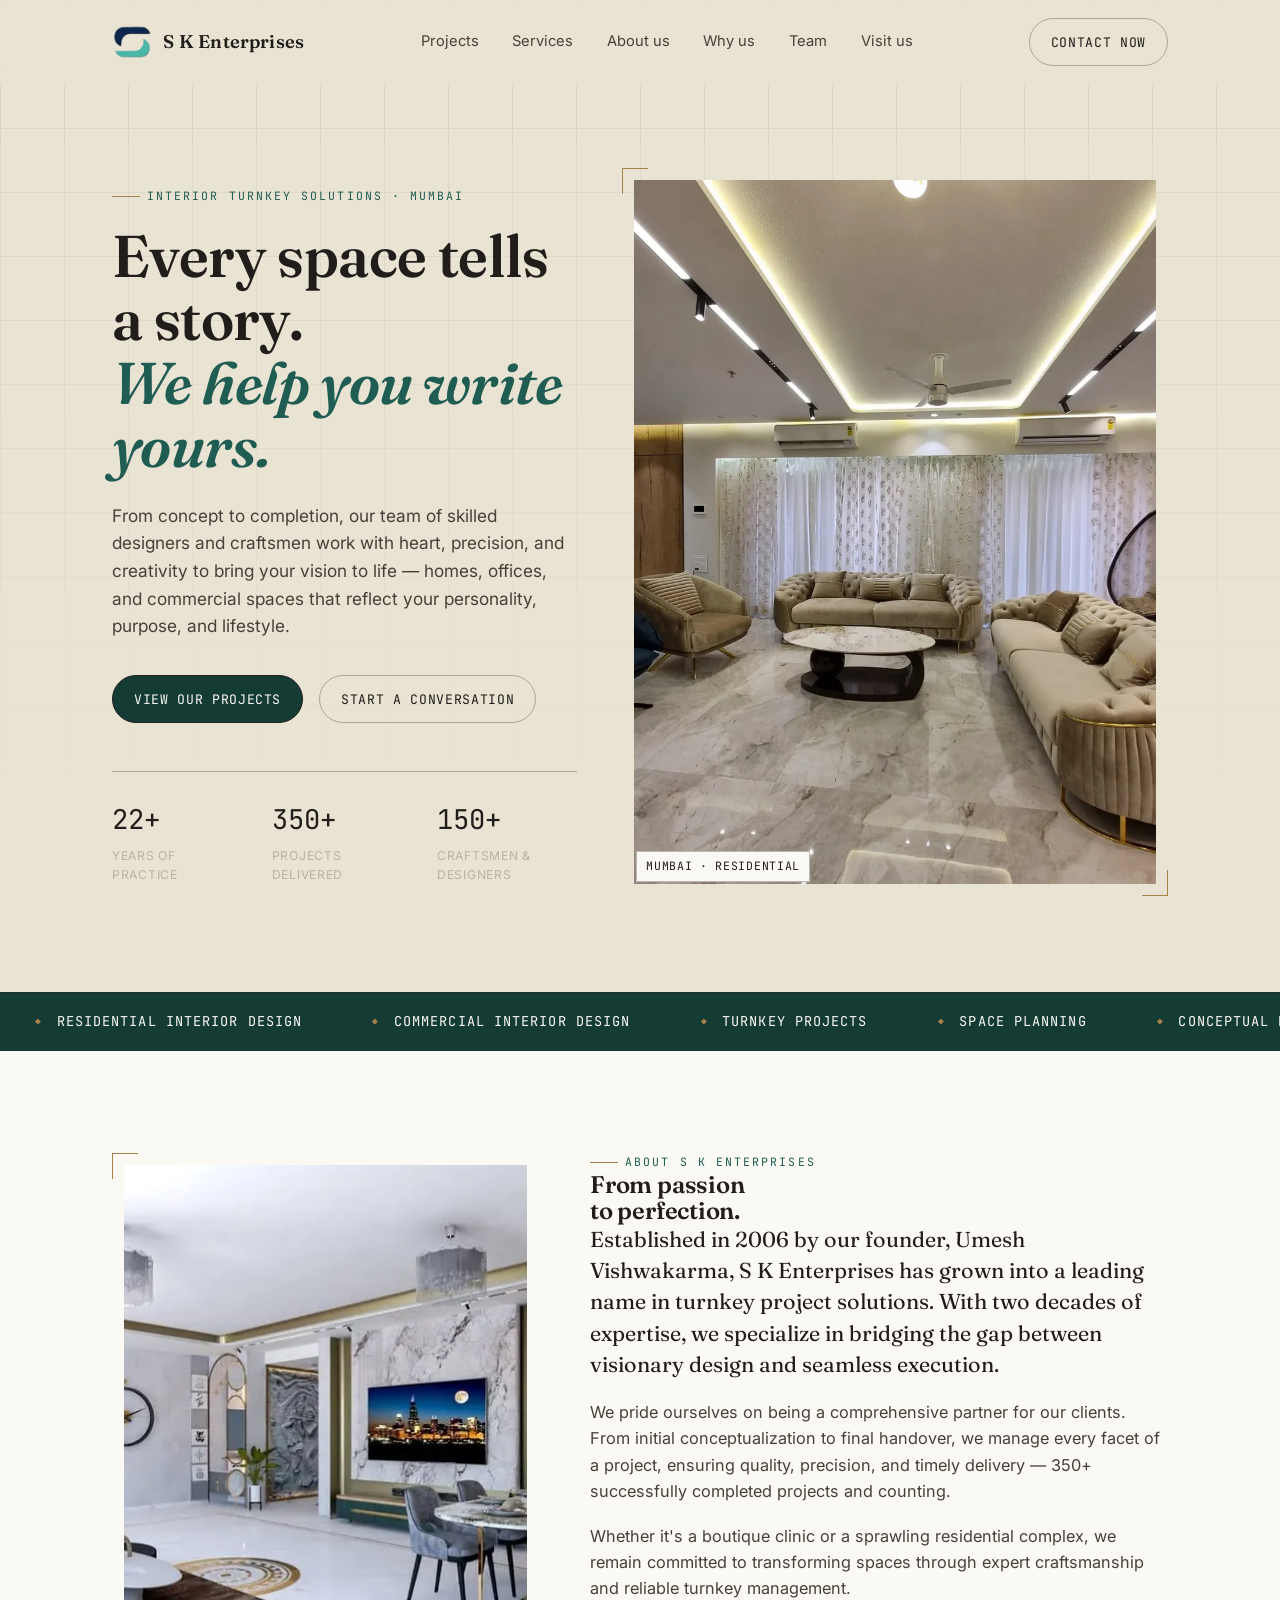
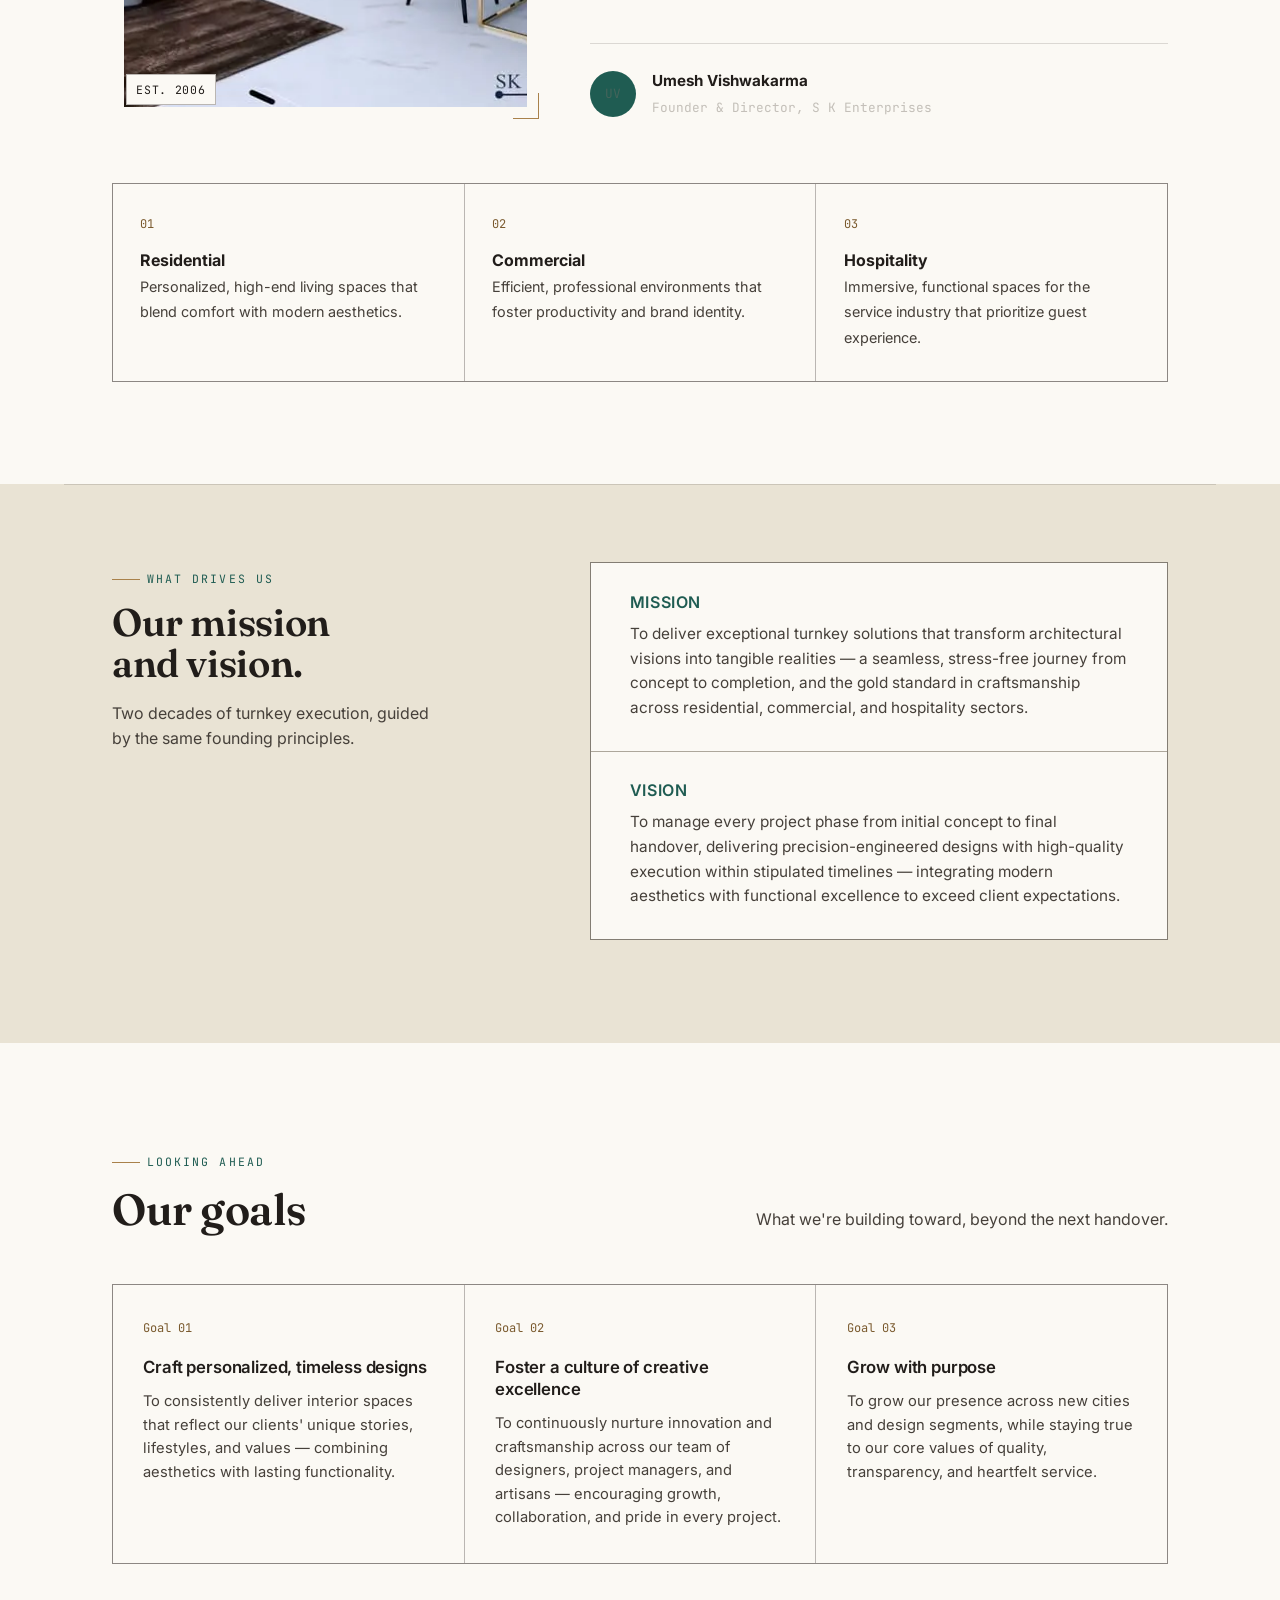
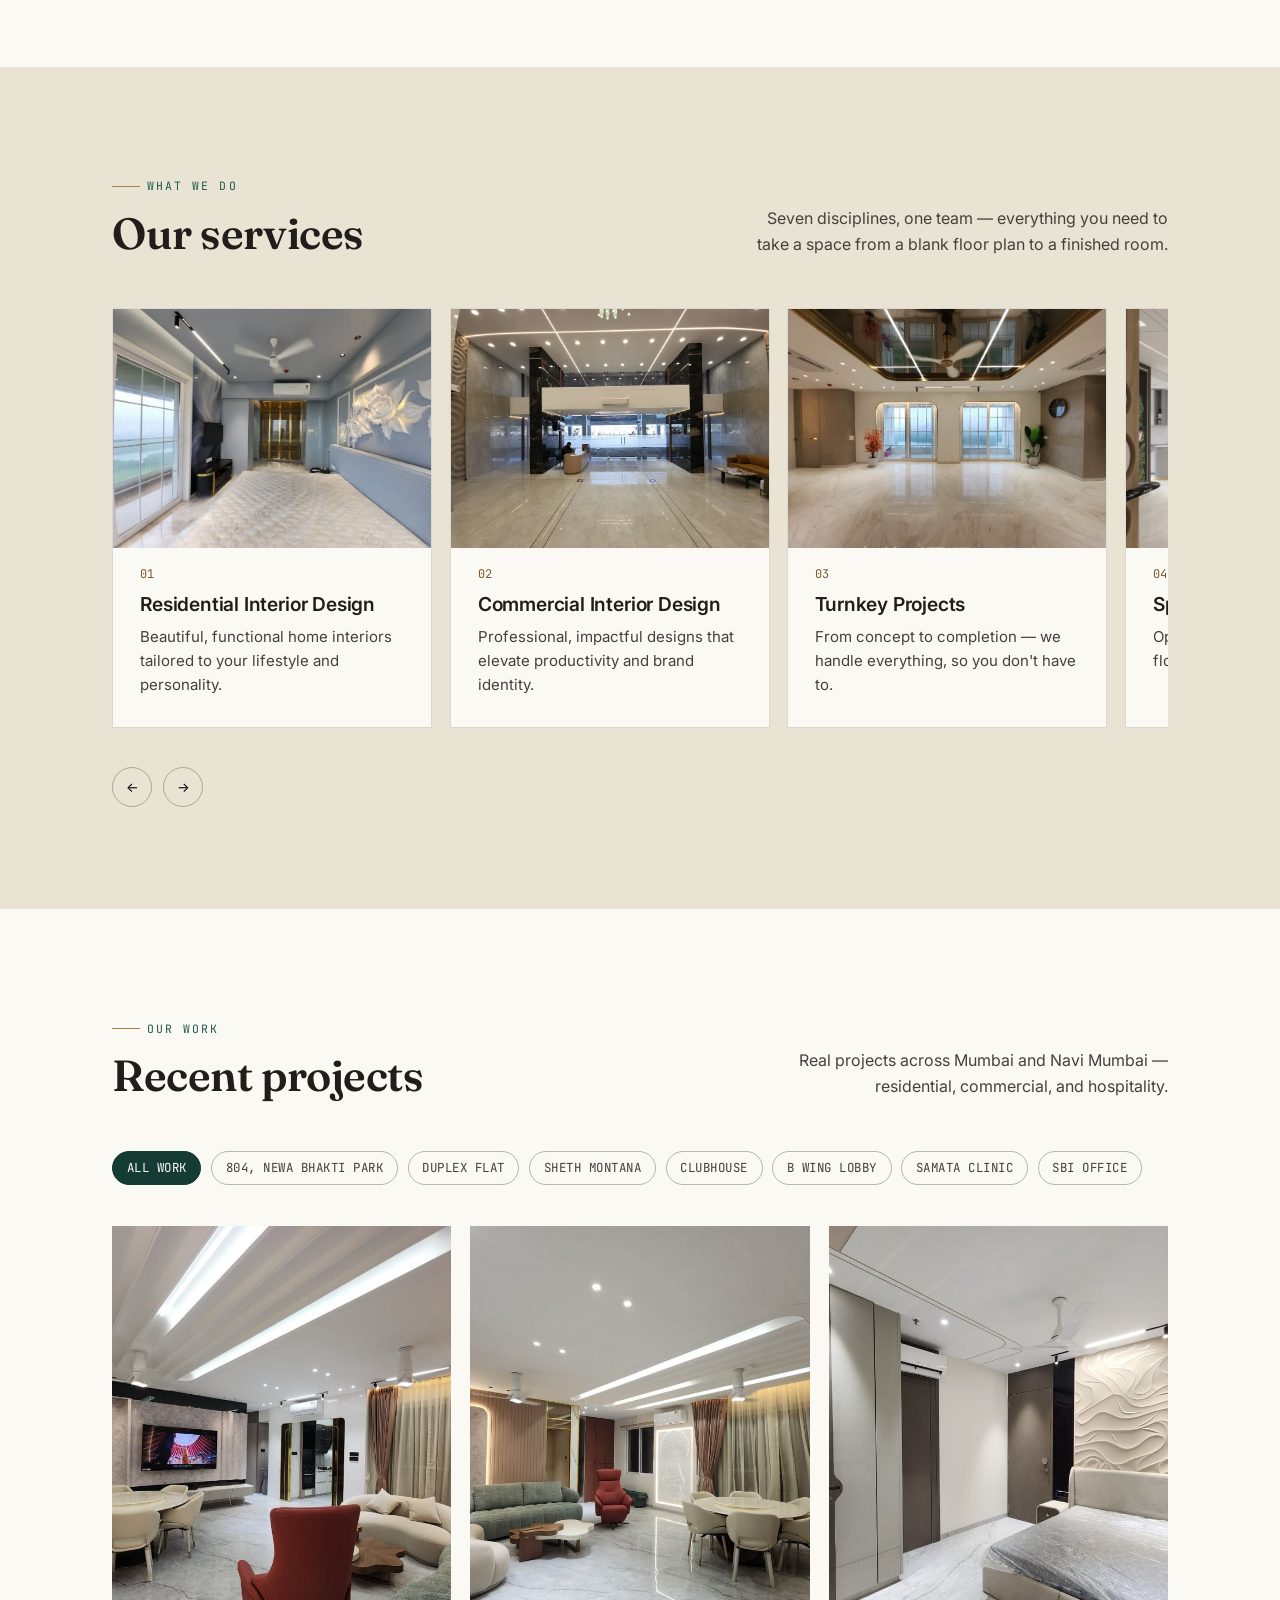
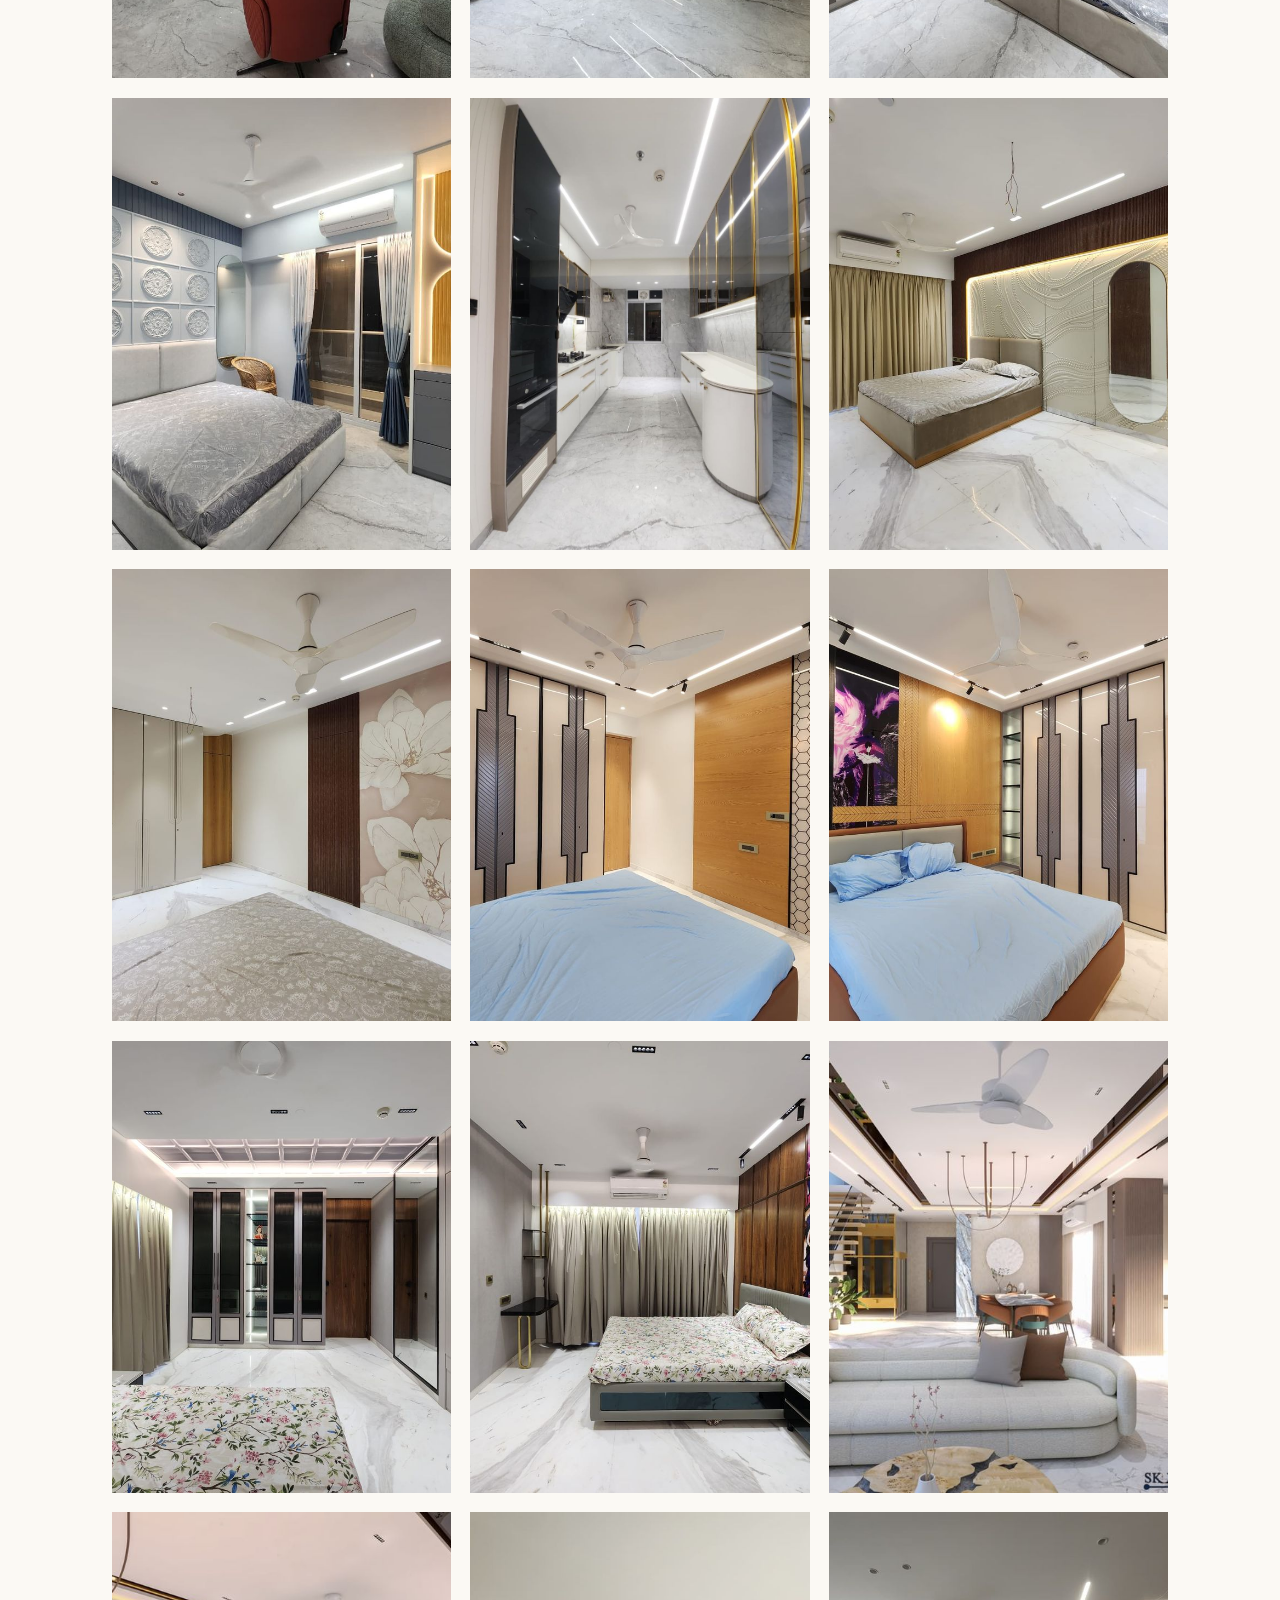
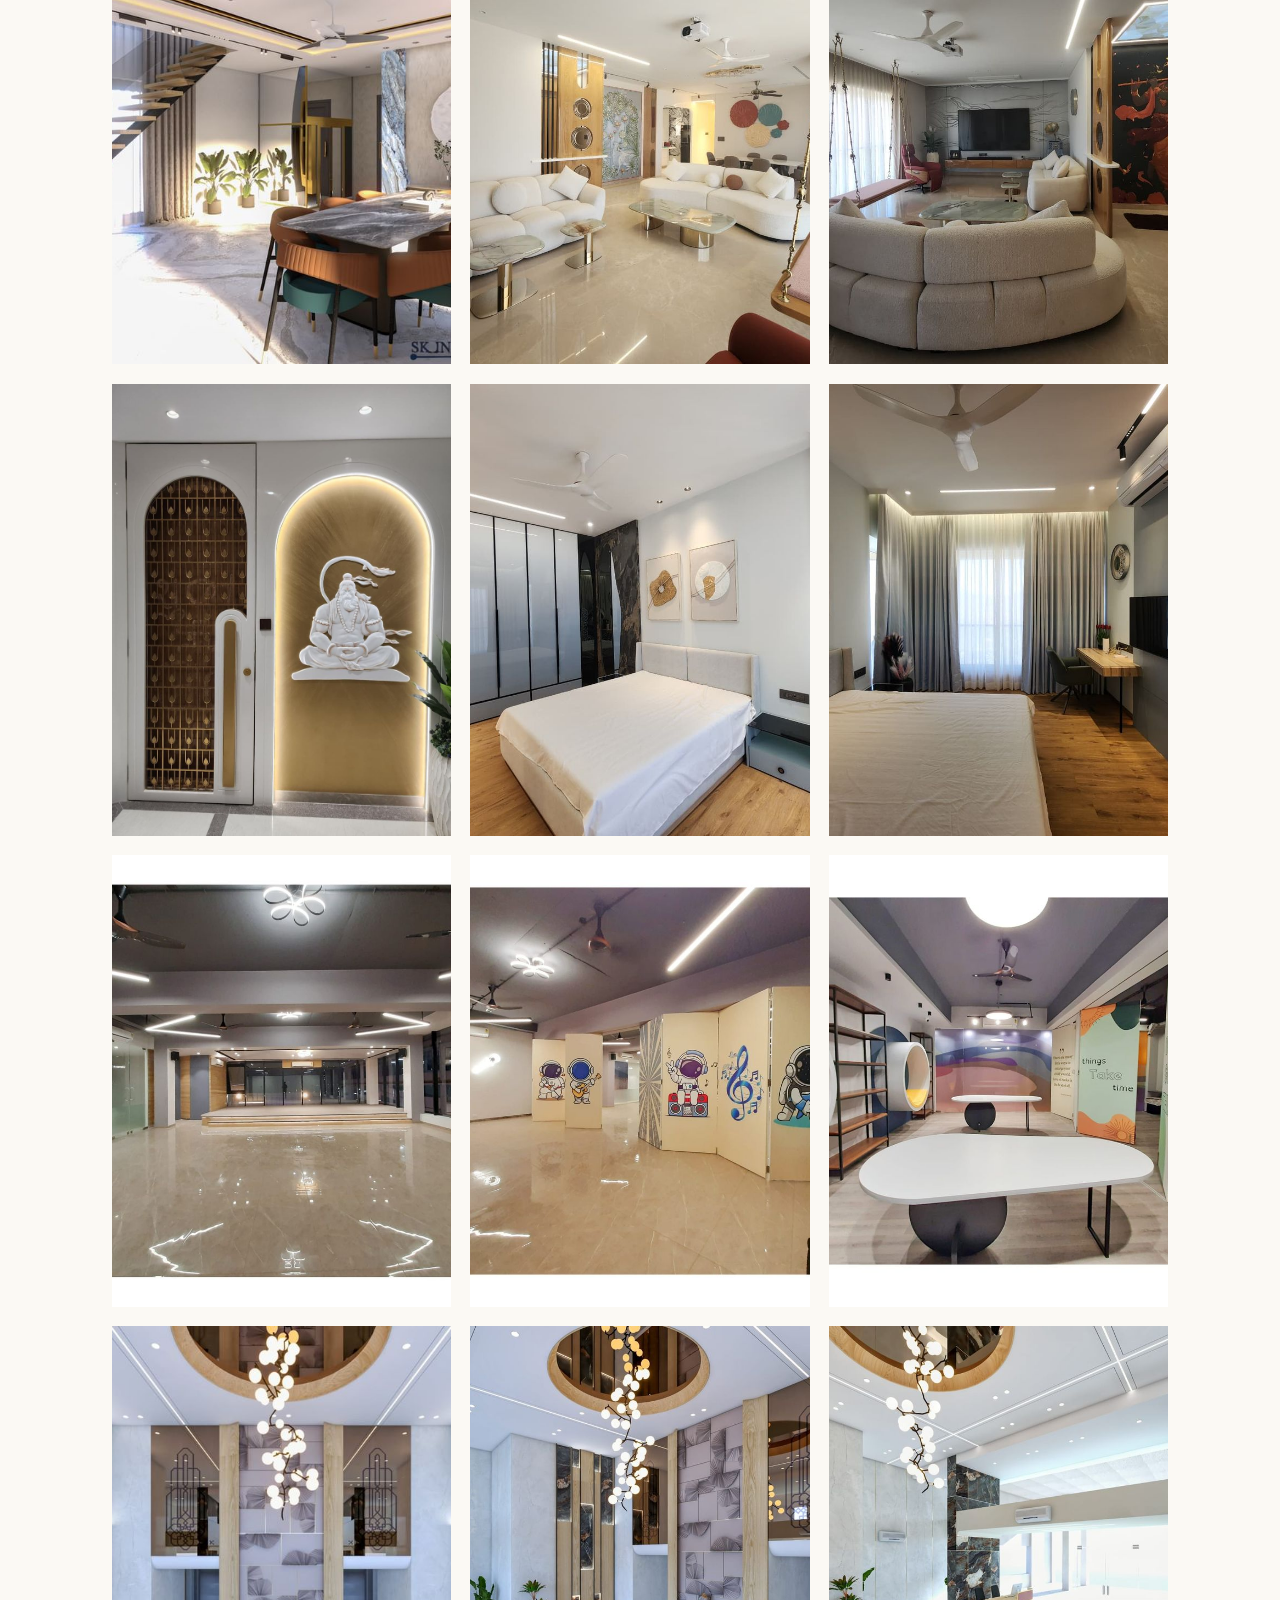
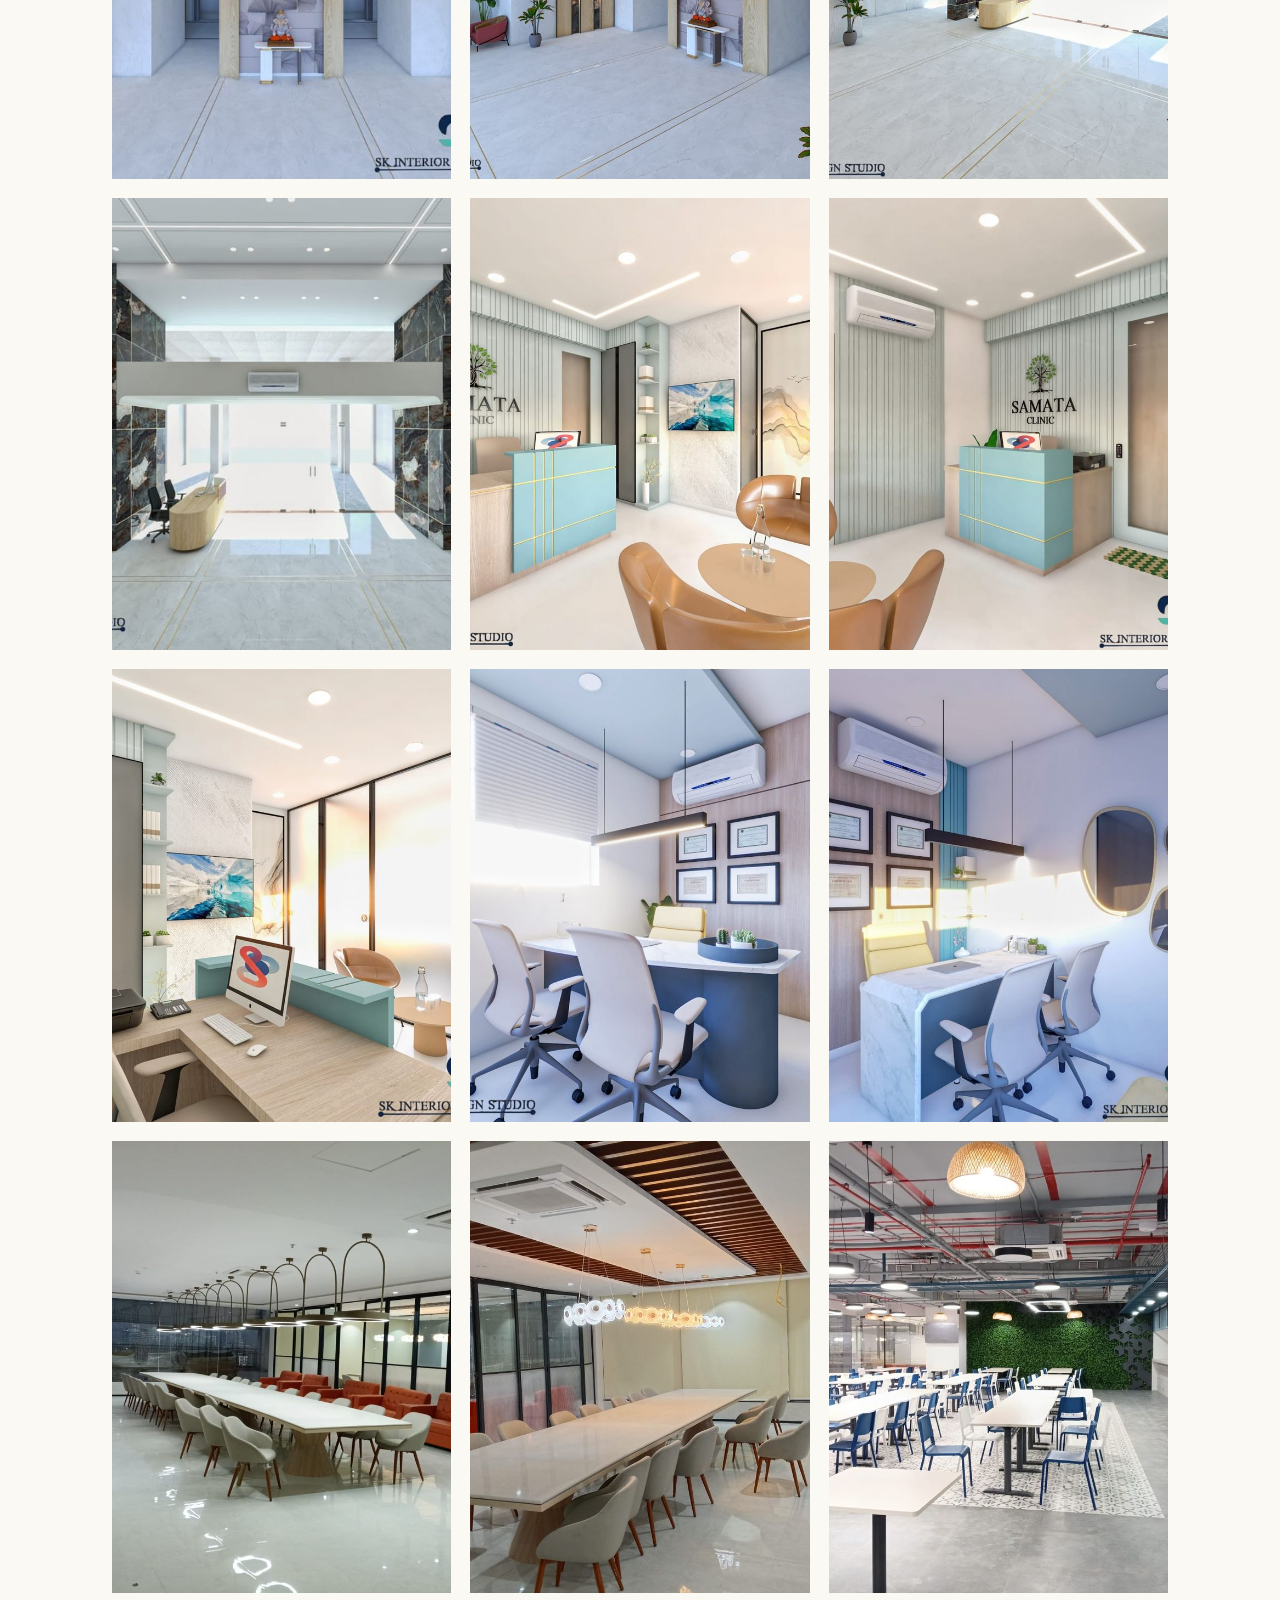
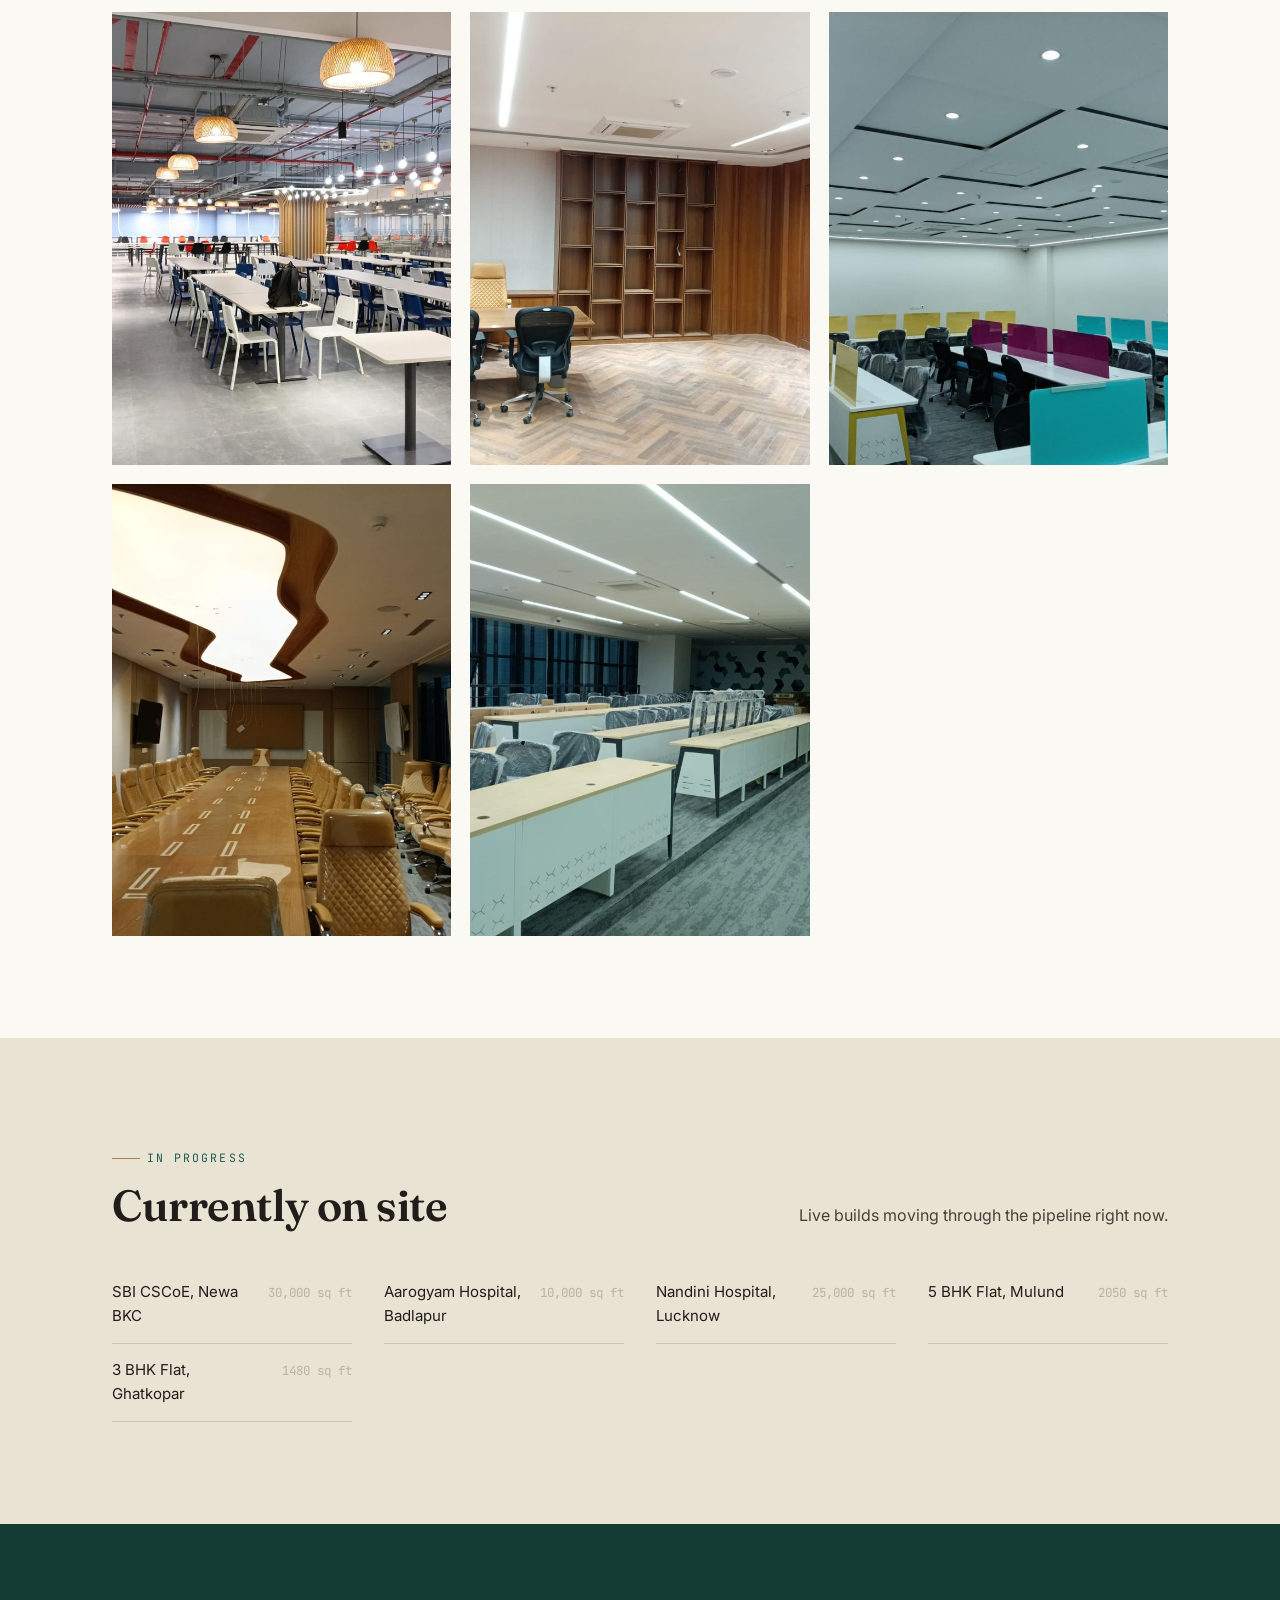
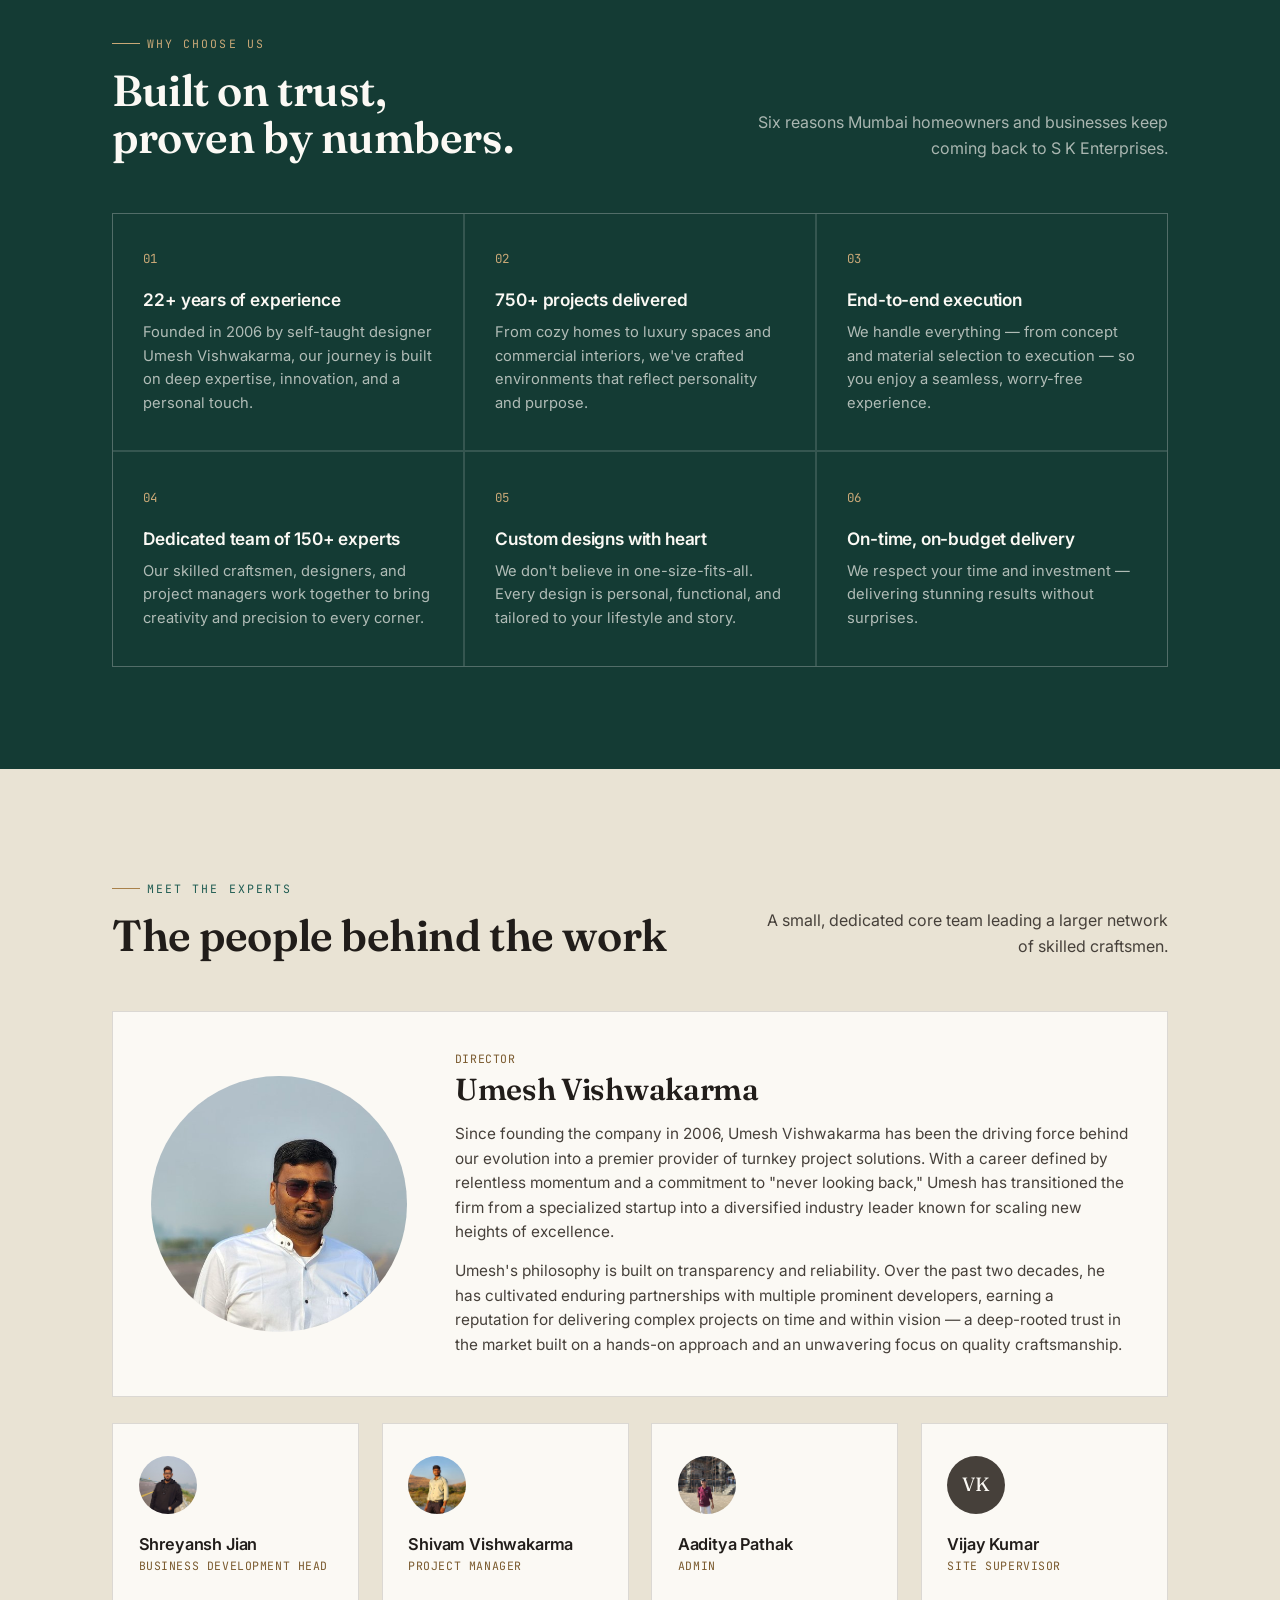
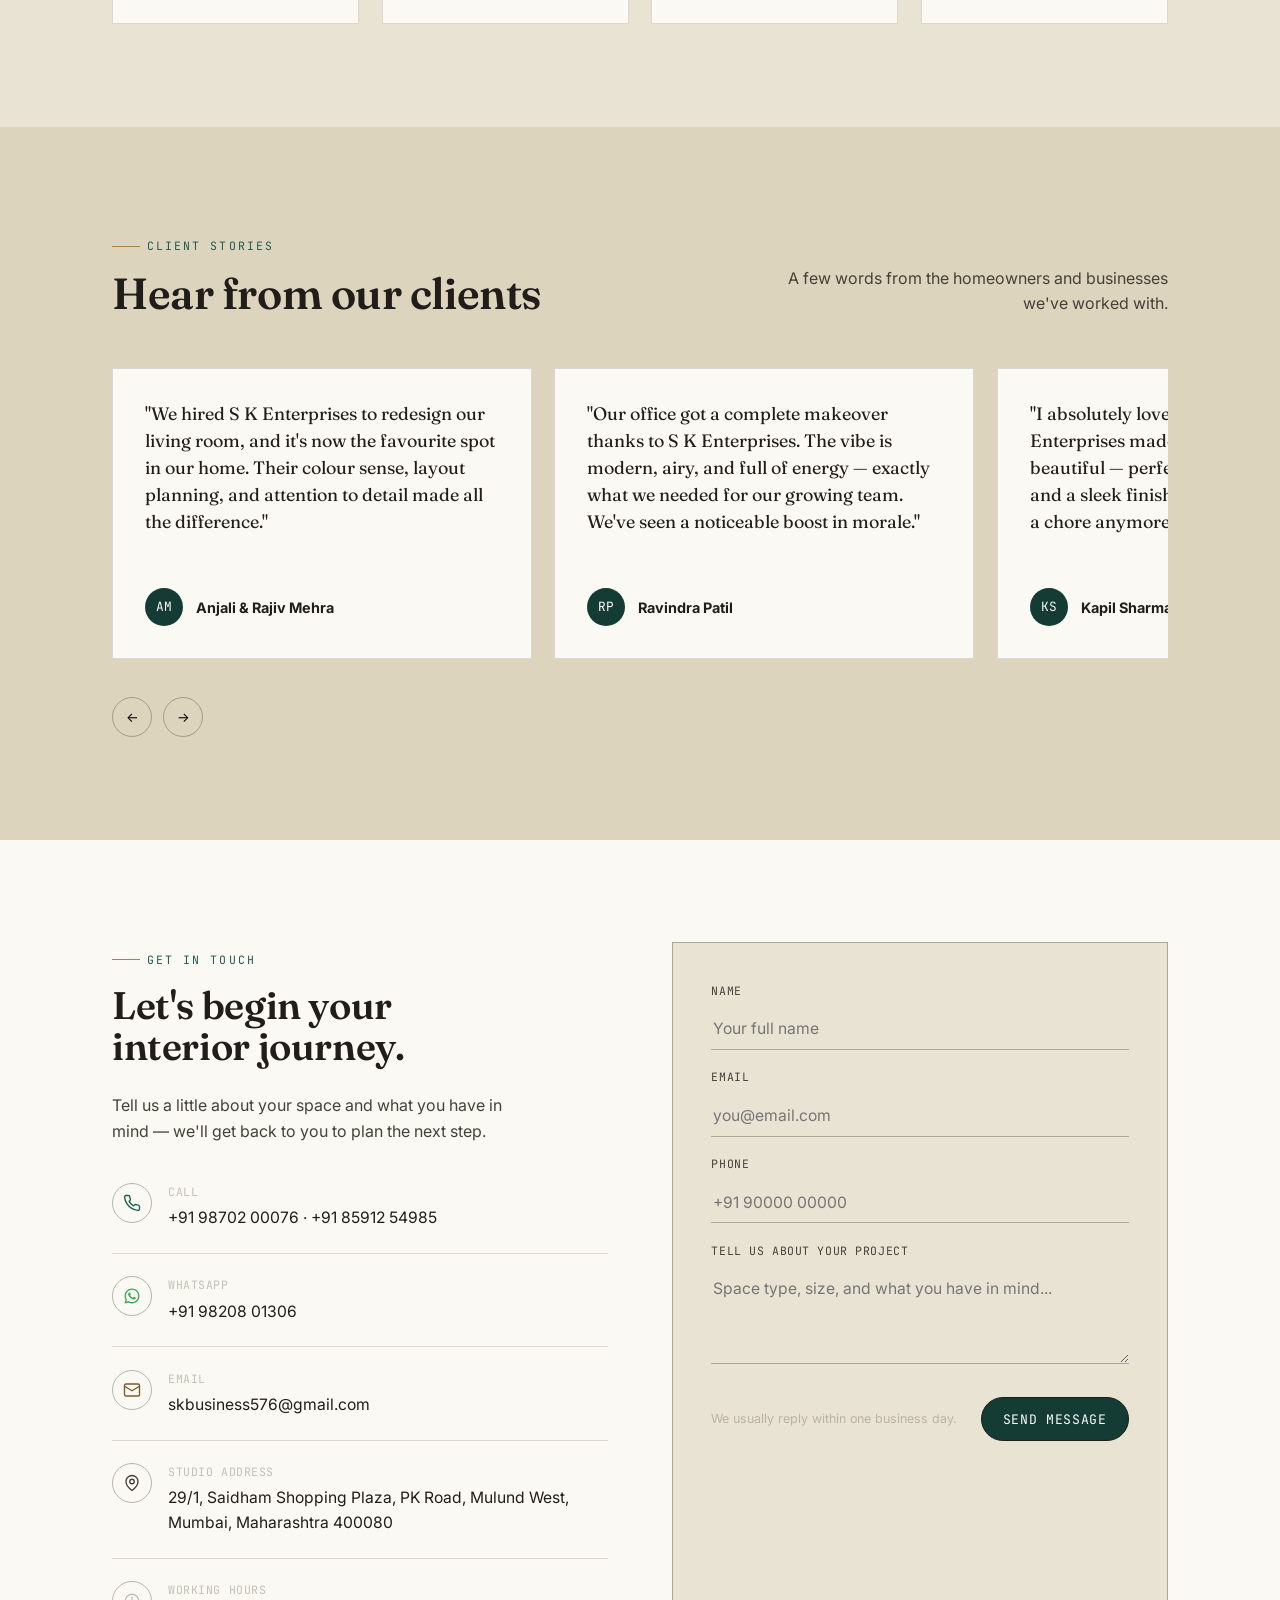
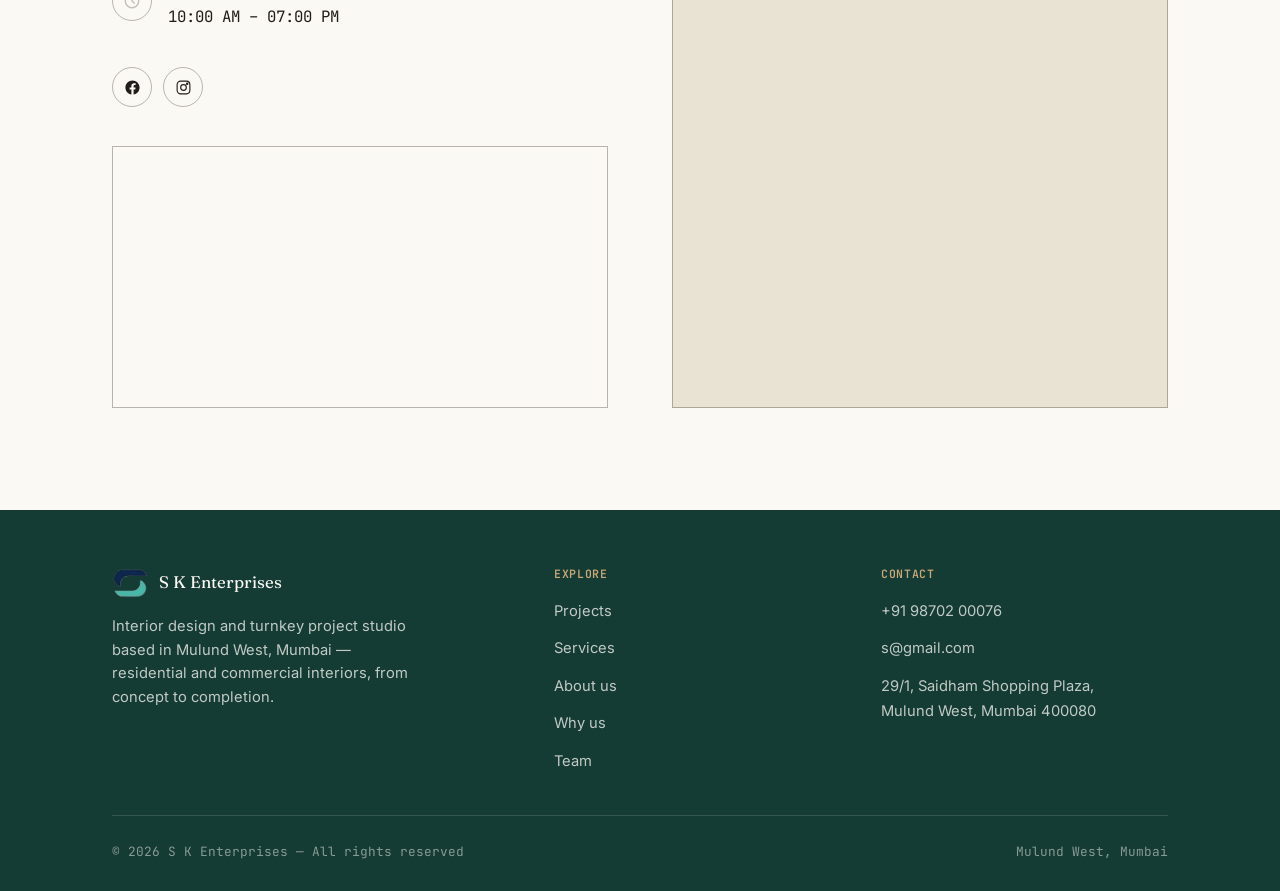
==== commit a8235c34: "2" ====
--- a/index.html
+++ b/index.html
@@ -930,7 +930,7 @@
           <h4>Contact</h4>
           <ul>
             <li><a href="tel:+919870200076">+91 98702 00076</a></li>
-            <li><a href="mailto:skbusiness576@gmail.com">skbusiness576@gmail.com</a></li>
+            <li><a href="mailto:skbusiness576@gmail.com">s@gmail.com</a></li>
             <li><a href="#contact">29/1, Saidham Shopping Plaza,<br>Mulund West, Mumbai 400080</a></li>
           </ul>
         </div>
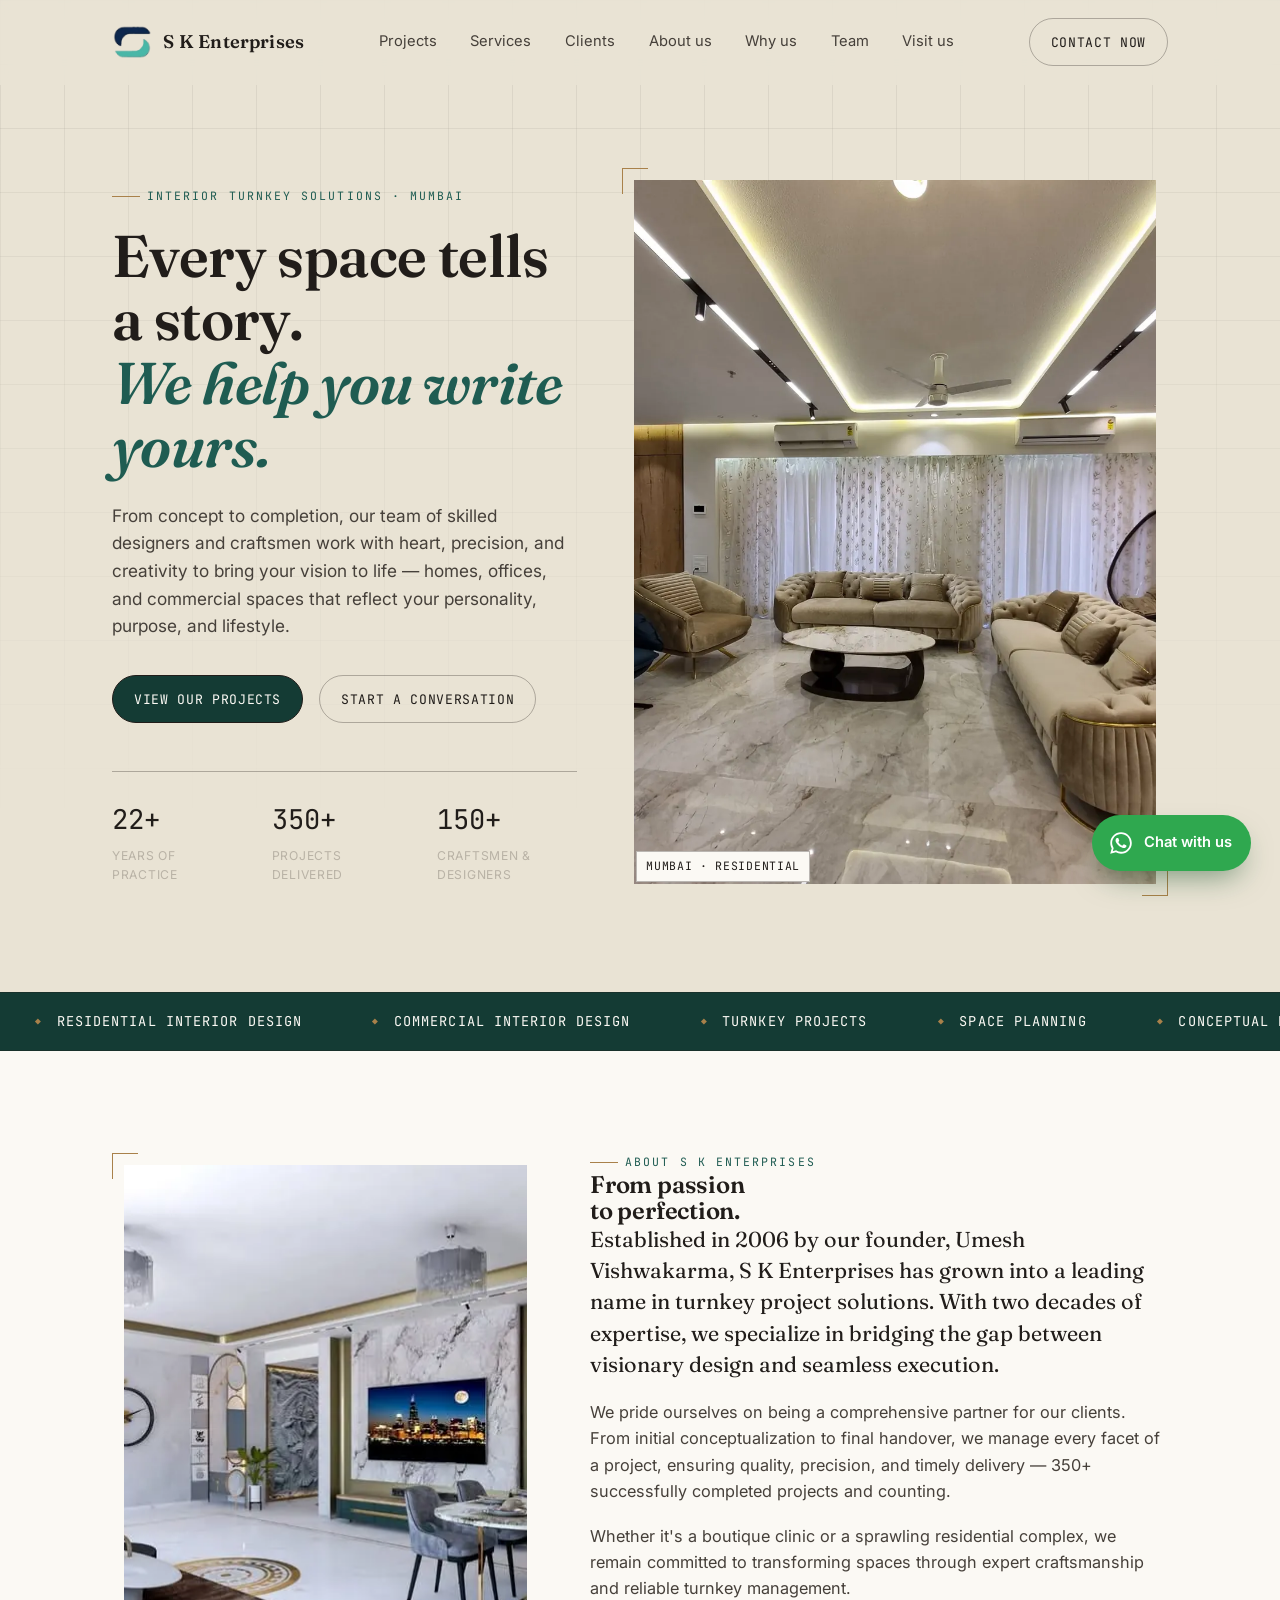
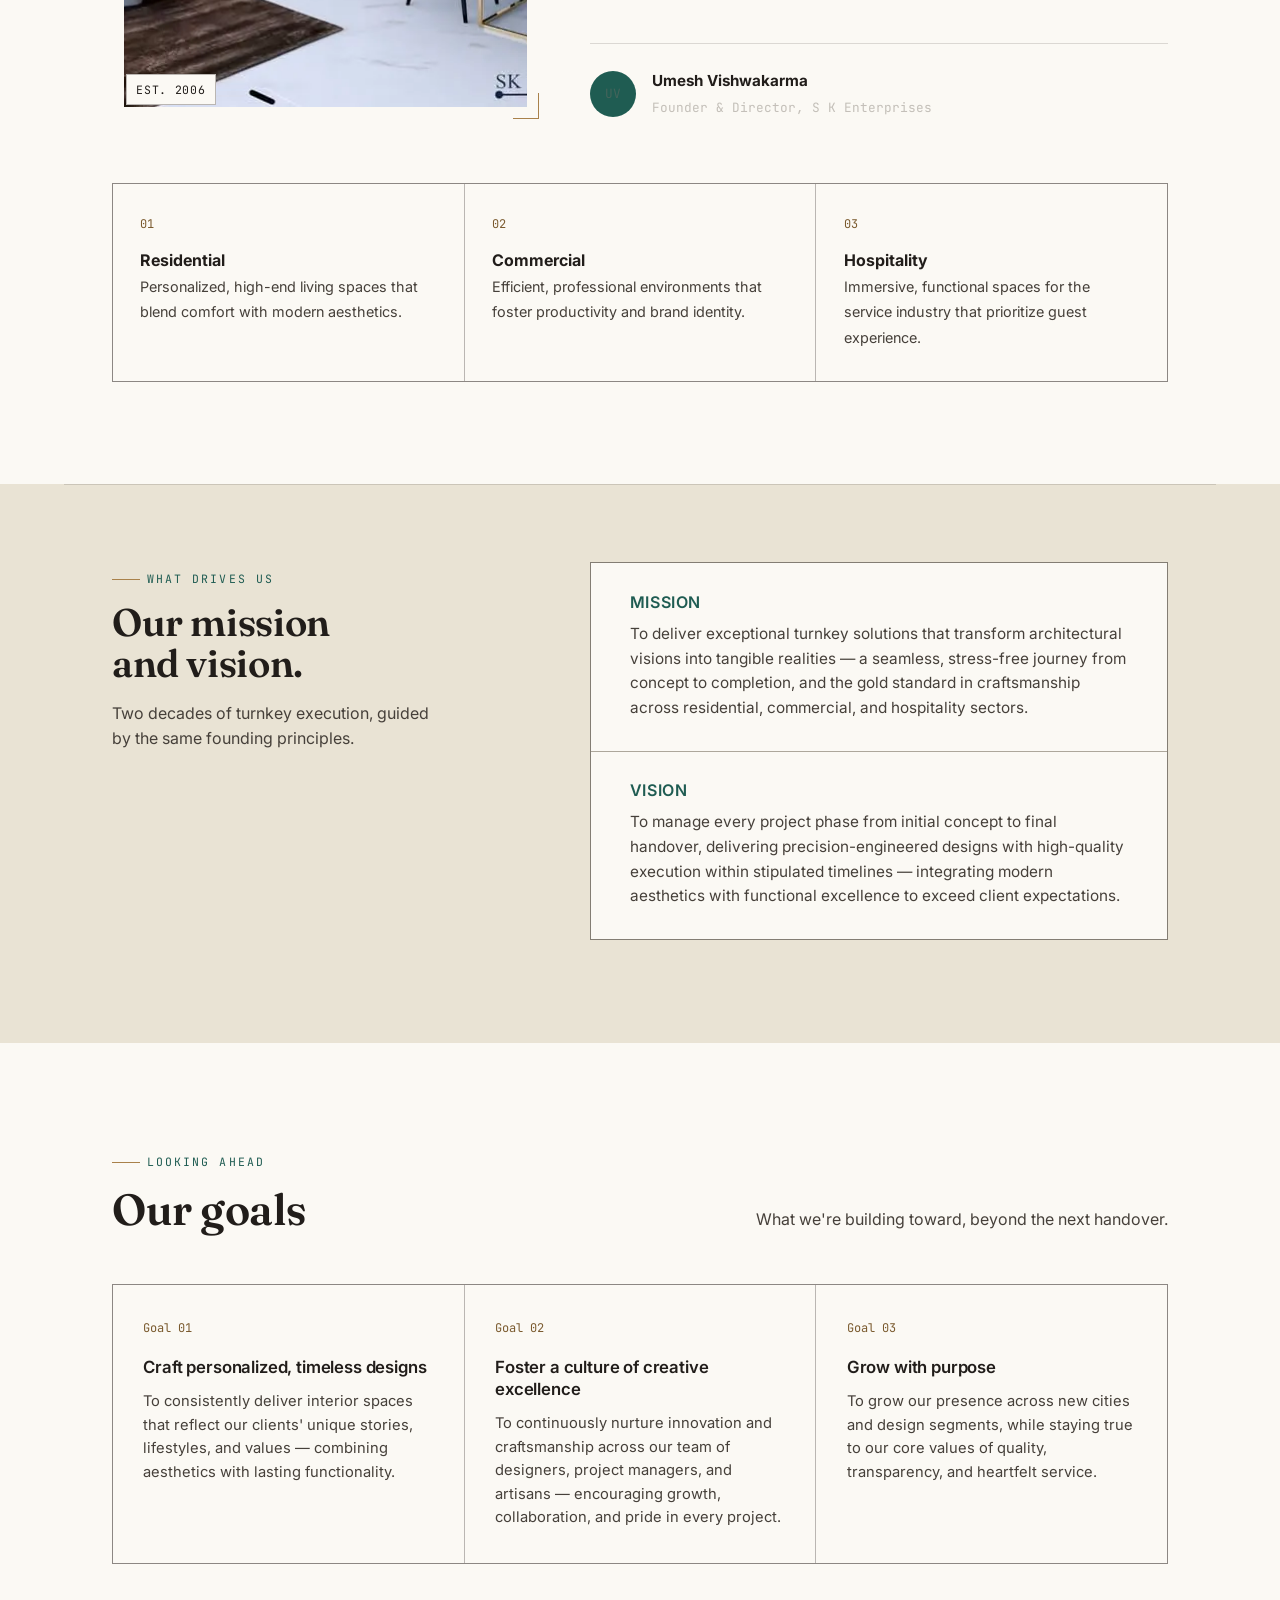
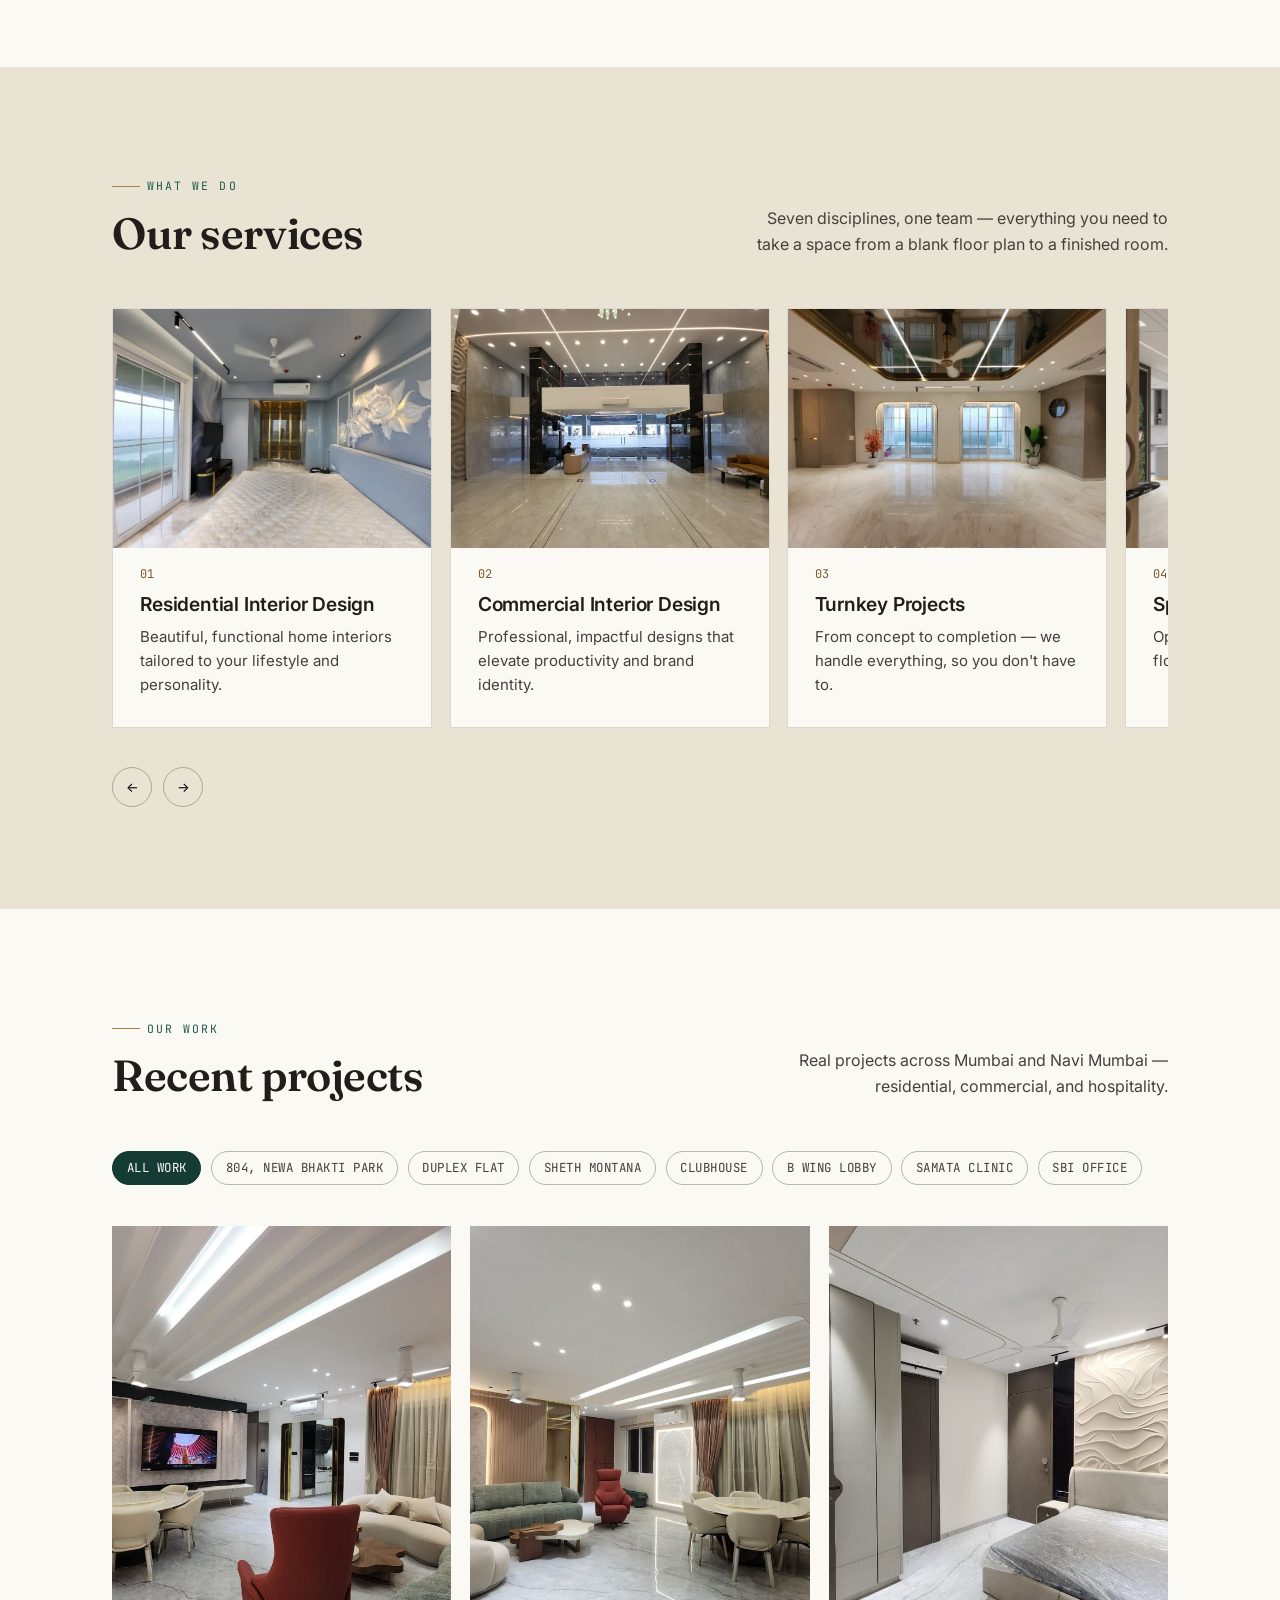
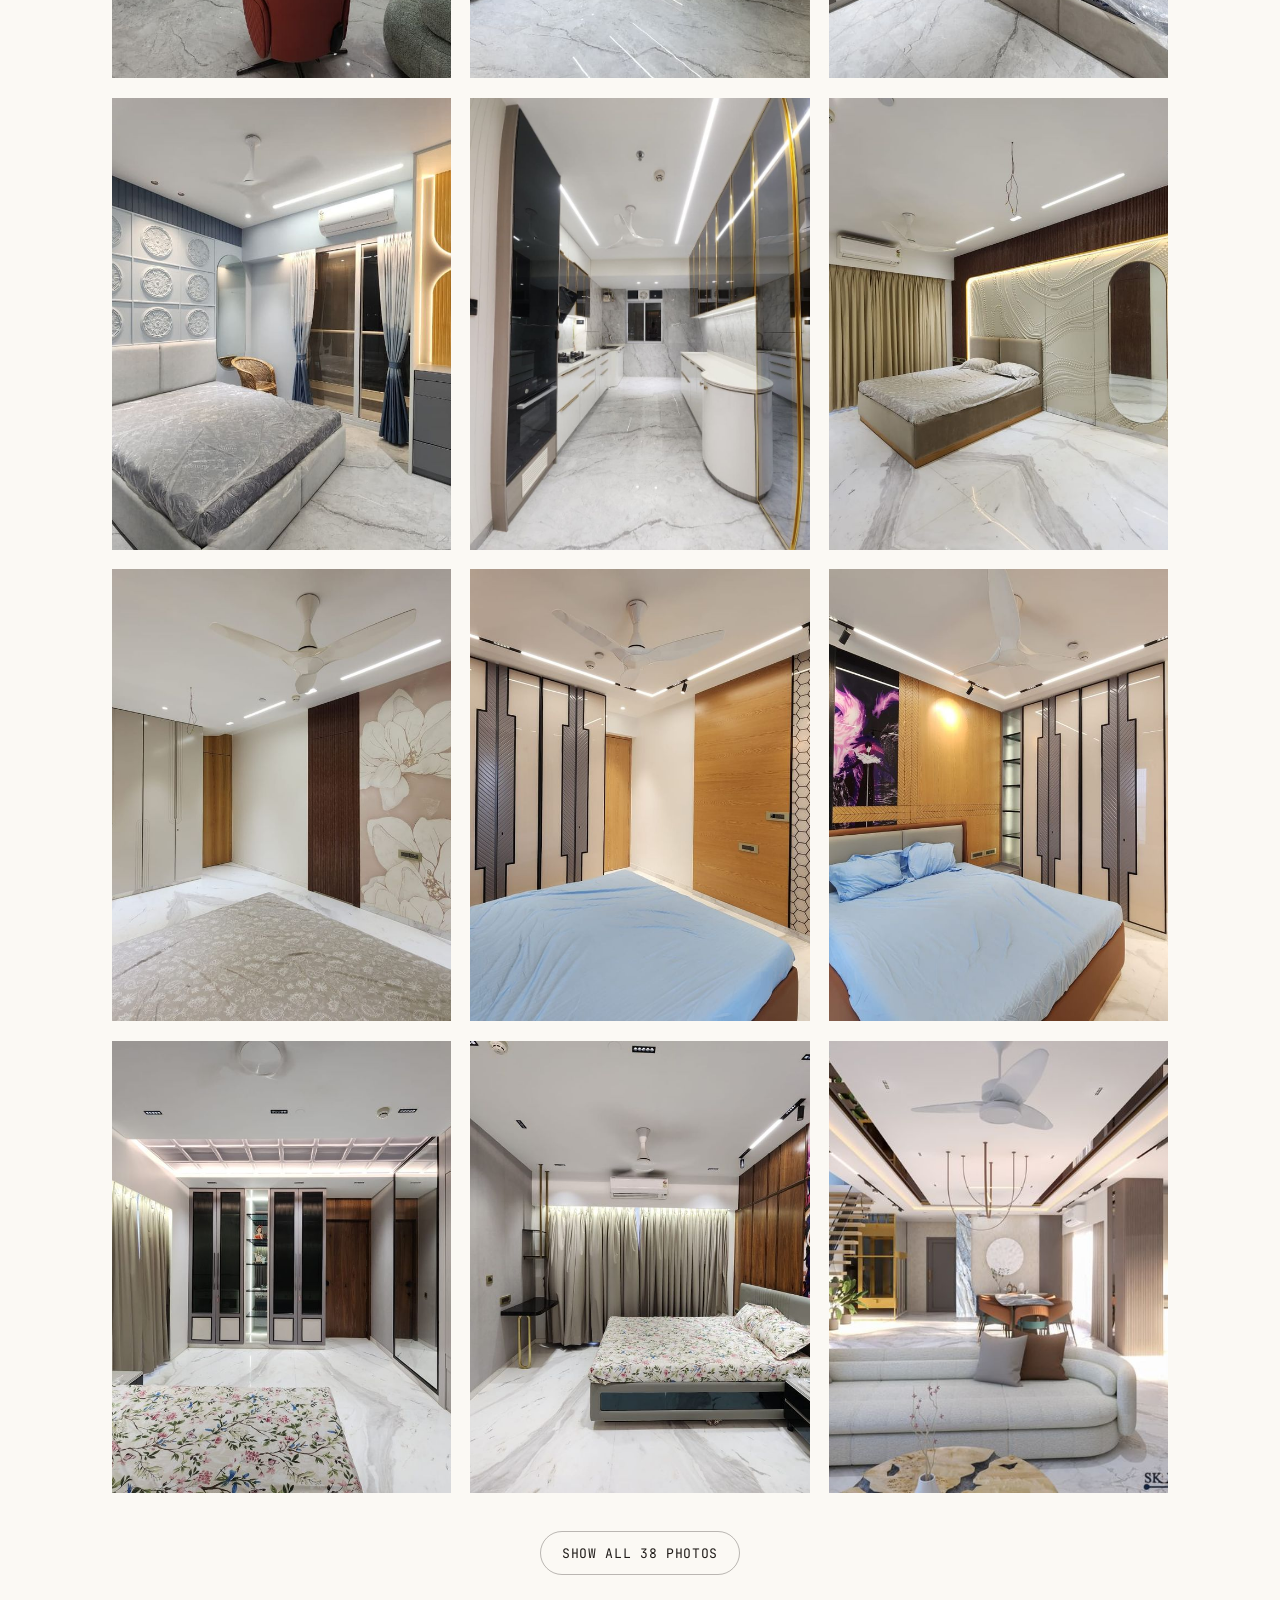
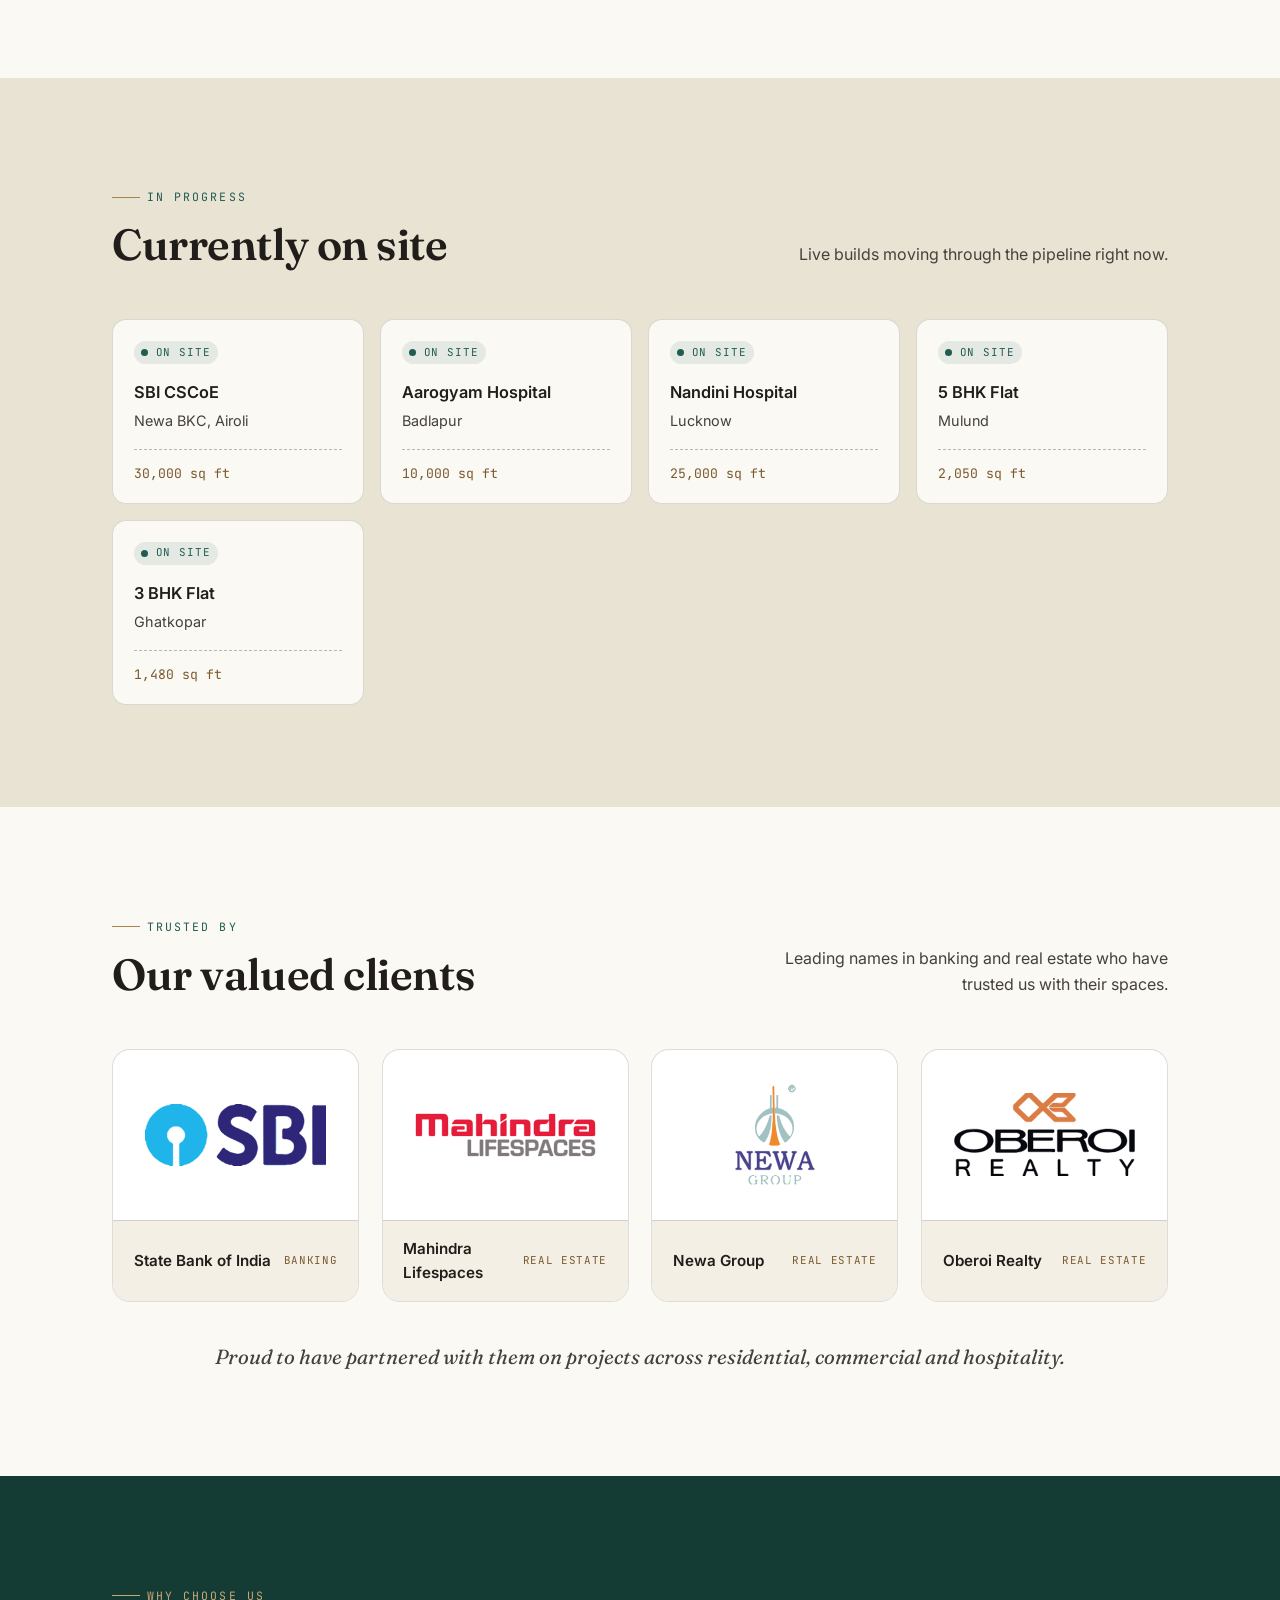
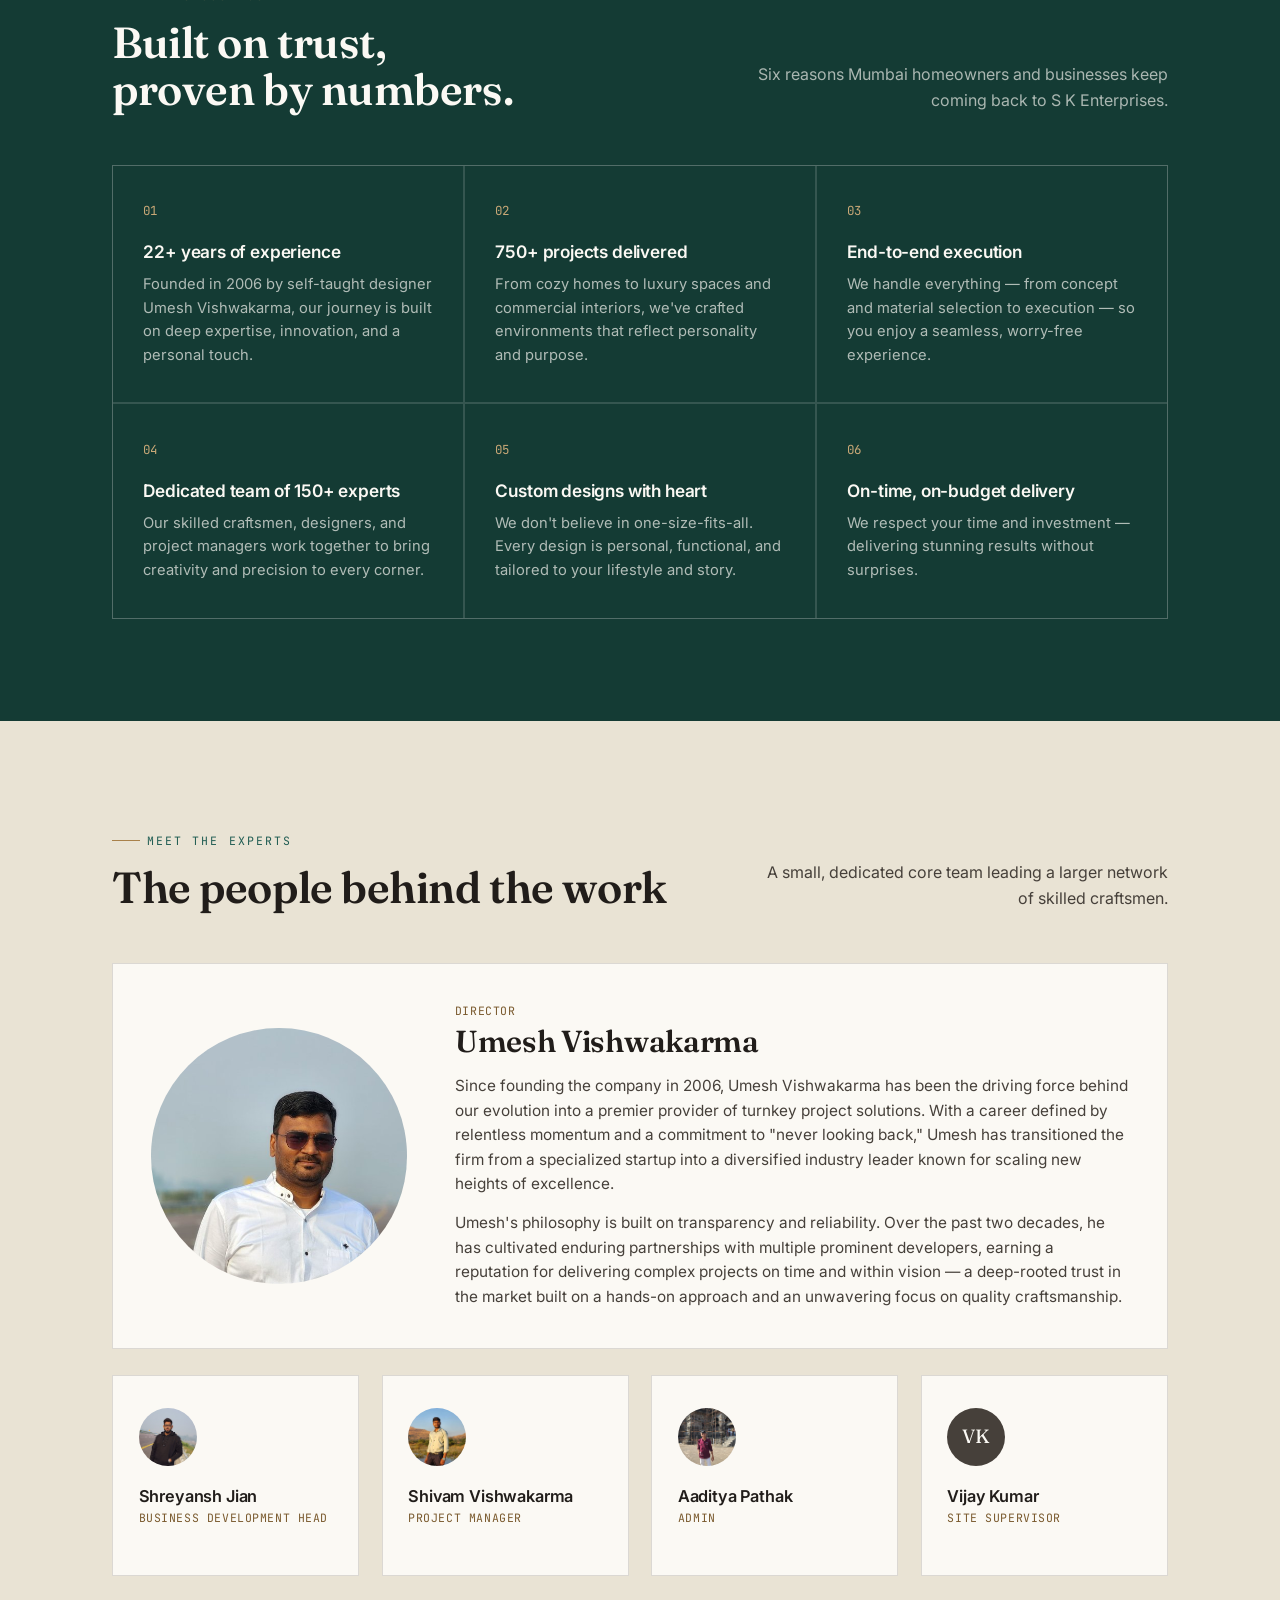
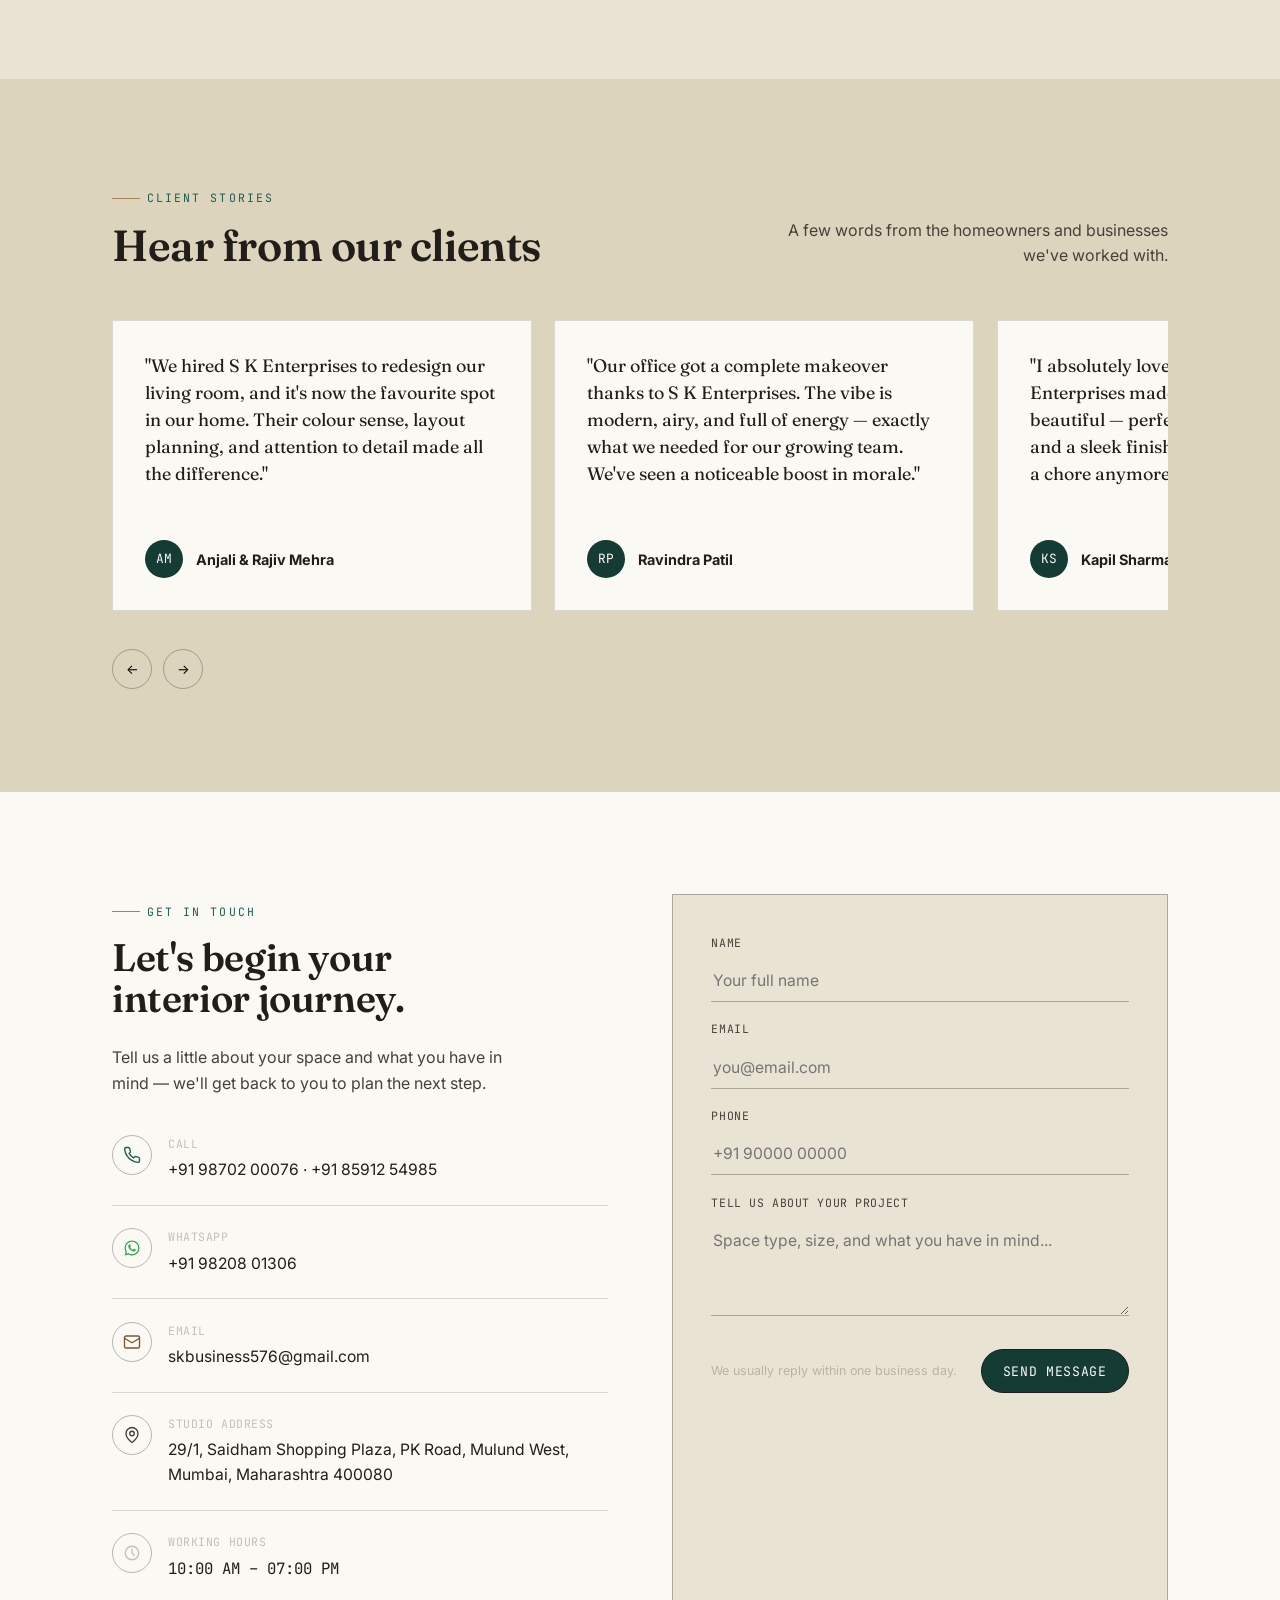
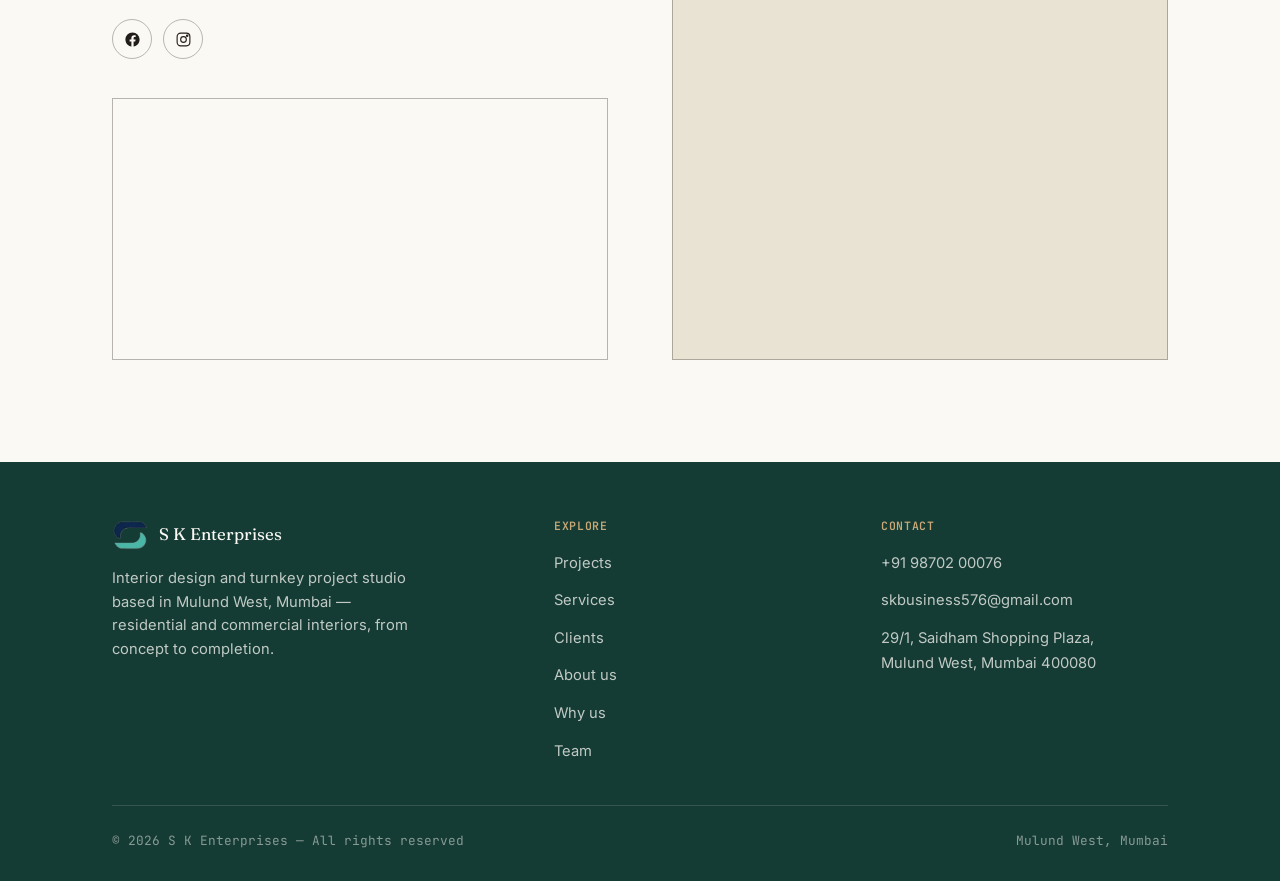
==== commit 9bc92669: "Add clients section with SVG logos and polish site - New 'Our valued clients' section (SBI, Mahindra" ====
--- a/index.html
+++ b/index.html
@@ -27,6 +27,7 @@
       <nav class="nav-links" id="nav-links">
         <a href="#projects">Projects</a>
         <a href="#services">Services</a>
+        <a href="#clients">Clients</a>
         <a href="#about">About us</a>
         <a href="#why">Why us</a>
         <a href="#team">Team</a>
@@ -57,15 +58,15 @@
           </div>
           <div class="hero-stats">
             <div>
-              <div class="stat-num">22+</div>
+              <div class="stat-num" data-count="22">22+</div>
               <div class="stat-label">Years of practice</div>
             </div>
             <div>
-              <div class="stat-num">350+</div>
+              <div class="stat-num" data-count="350">350+</div>
               <div class="stat-label">Projects delivered</div>
             </div>
             <div>
-              <div class="stat-num">150+</div>
+              <div class="stat-num" data-count="150">150+</div>
               <div class="stat-label">Craftsmen &amp; designers</div>
             </div>
           </div>
@@ -322,38 +323,38 @@
           <button class="filter-btn" data-filter="sbi-office">SBI Office</button>
         </div>
 
-        <div class="project-grid reveal">
+        <div class="project-grid reveal" id="project-grid">
           <!-- 804, Newa Bhakti Park, Airoli — 1450 sq ft, ₹70 Lakhs -->
           <button class="project-item" type="button" data-category="newa-bhakti">
-            <img src="assets/images/projects/newa-bhakti-1450-1.jpg" alt="804, Newa Bhakti Park, Airoli interior">
+            <img loading="lazy" decoding="async" src="assets/images/projects/newa-bhakti-1450-1.jpg" alt="804, Newa Bhakti Park, Airoli interior">
             <span class="project-tag">804, Newa Bhakti Park &middot; 1450 sq ft</span>
             <span class="project-expand" aria-hidden="true">
               <svg width="18" height="18" viewBox="0 0 24 24" fill="none" stroke="currentColor" stroke-width="1.8"><path d="M8 3H3v5M16 3h5v5M8 21H3v-5M16 21h5v-5"/></svg>
             </span>
           </button>
           <button class="project-item" type="button" data-category="newa-bhakti">
-            <img src="assets/images/projects/newa-bhakti-1450-2.jpg" alt="804, Newa Bhakti Park, Airoli interior">
+            <img loading="lazy" decoding="async" src="assets/images/projects/newa-bhakti-1450-2.jpg" alt="804, Newa Bhakti Park, Airoli interior">
             <span class="project-tag">804, Newa Bhakti Park &middot; 1450 sq ft</span>
             <span class="project-expand" aria-hidden="true">
               <svg width="18" height="18" viewBox="0 0 24 24" fill="none" stroke="currentColor" stroke-width="1.8"><path d="M8 3H3v5M16 3h5v5M8 21H3v-5M16 21h5v-5"/></svg>
             </span>
           </button>
           <button class="project-item" type="button" data-category="newa-bhakti">
-            <img src="assets/images/projects/newa-bhakti-1450-3.jpg" alt="804, Newa Bhakti Park, Airoli interior">
+            <img loading="lazy" decoding="async" src="assets/images/projects/newa-bhakti-1450-3.jpg" alt="804, Newa Bhakti Park, Airoli interior">
             <span class="project-tag">804, Newa Bhakti Park &middot; 1450 sq ft</span>
             <span class="project-expand" aria-hidden="true">
               <svg width="18" height="18" viewBox="0 0 24 24" fill="none" stroke="currentColor" stroke-width="1.8"><path d="M8 3H3v5M16 3h5v5M8 21H3v-5M16 21h5v-5"/></svg>
             </span>
           </button>
           <button class="project-item" type="button" data-category="newa-bhakti">
-            <img src="assets/images/projects/newa-bhakti-1450-4.jpg" alt="804, Newa Bhakti Park, Airoli interior">
+            <img loading="lazy" decoding="async" src="assets/images/projects/newa-bhakti-1450-4.jpg" alt="804, Newa Bhakti Park, Airoli interior">
             <span class="project-tag">804, Newa Bhakti Park &middot; 1450 sq ft</span>
             <span class="project-expand" aria-hidden="true">
               <svg width="18" height="18" viewBox="0 0 24 24" fill="none" stroke="currentColor" stroke-width="1.8"><path d="M8 3H3v5M16 3h5v5M8 21H3v-5M16 21h5v-5"/></svg>
             </span>
           </button>
           <button class="project-item" type="button" data-category="newa-bhakti">
-            <img src="assets/images/projects/newa-bhakti-1450-5.jpg" alt="804, Newa Bhakti Park, Airoli interior">
+            <img loading="lazy" decoding="async" src="assets/images/projects/newa-bhakti-1450-5.jpg" alt="804, Newa Bhakti Park, Airoli interior">
             <span class="project-tag">804, Newa Bhakti Park &middot; 1450 sq ft</span>
             <span class="project-expand" aria-hidden="true">
               <svg width="18" height="18" viewBox="0 0 24 24" fill="none" stroke="currentColor" stroke-width="1.8"><path d="M8 3H3v5M16 3h5v5M8 21H3v-5M16 21h5v-5"/></svg>
@@ -361,56 +362,56 @@
           </button>
           <!-- Duplex Flat, Airoli — 3800 sq ft, ₹2.5 Cr -->
           <button class="project-item" type="button" data-category="duplex-airoli">
-            <img src="assets/images/projects/duplex-airoli-3800-1.jpg" alt="Duplex flat, Airoli interior">
+            <img loading="lazy" decoding="async" src="assets/images/projects/duplex-airoli-3800-1.jpg" alt="Duplex flat, Airoli interior">
             <span class="project-tag">Duplex Flat &middot; 3800 sq ft</span>
             <span class="project-expand" aria-hidden="true">
               <svg width="18" height="18" viewBox="0 0 24 24" fill="none" stroke="currentColor" stroke-width="1.8"><path d="M8 3H3v5M16 3h5v5M8 21H3v-5M16 21h5v-5"/></svg>
             </span>
           </button>
           <button class="project-item" type="button" data-category="duplex-airoli">
-            <img src="assets/images/projects/duplex-airoli-3800-2.jpg" alt="Duplex flat, Airoli interior">
+            <img loading="lazy" decoding="async" src="assets/images/projects/duplex-airoli-3800-2.jpg" alt="Duplex flat, Airoli interior">
             <span class="project-tag">Duplex Flat &middot; 3800 sq ft</span>
             <span class="project-expand" aria-hidden="true">
               <svg width="18" height="18" viewBox="0 0 24 24" fill="none" stroke="currentColor" stroke-width="1.8"><path d="M8 3H3v5M16 3h5v5M8 21H3v-5M16 21h5v-5"/></svg>
             </span>
           </button>
           <button class="project-item" type="button" data-category="duplex-airoli">
-            <img src="assets/images/projects/duplex-airoli-3800-3.jpg" alt="Duplex flat, Airoli interior">
+            <img loading="lazy" decoding="async" src="assets/images/projects/duplex-airoli-3800-3.jpg" alt="Duplex flat, Airoli interior">
             <span class="project-tag">Duplex Flat &middot; 3800 sq ft</span>
             <span class="project-expand" aria-hidden="true">
               <svg width="18" height="18" viewBox="0 0 24 24" fill="none" stroke="currentColor" stroke-width="1.8"><path d="M8 3H3v5M16 3h5v5M8 21H3v-5M16 21h5v-5"/></svg>
             </span>
           </button>
           <button class="project-item" type="button" data-category="duplex-airoli">
-            <img src="assets/images/projects/duplex-airoli-3800-4.jpg" alt="Duplex flat, Airoli interior">
+            <img loading="lazy" decoding="async" src="assets/images/projects/duplex-airoli-3800-4.jpg" alt="Duplex flat, Airoli interior">
             <span class="project-tag">Duplex Flat &middot; 3800 sq ft</span>
             <span class="project-expand" aria-hidden="true">
               <svg width="18" height="18" viewBox="0 0 24 24" fill="none" stroke="currentColor" stroke-width="1.8"><path d="M8 3H3v5M16 3h5v5M8 21H3v-5M16 21h5v-5"/></svg>
             </span>
           </button>
           <button class="project-item" type="button" data-category="duplex-airoli">
-            <img src="assets/images/projects/duplex-airoli-3800-5.jpg" alt="Duplex flat, Airoli interior">
+            <img loading="lazy" decoding="async" src="assets/images/projects/duplex-airoli-3800-5.jpg" alt="Duplex flat, Airoli interior">
             <span class="project-tag">Duplex Flat &middot; 3800 sq ft</span>
             <span class="project-expand" aria-hidden="true">
               <svg width="18" height="18" viewBox="0 0 24 24" fill="none" stroke="currentColor" stroke-width="1.8"><path d="M8 3H3v5M16 3h5v5M8 21H3v-5M16 21h5v-5"/></svg>
             </span>
           </button>
           <button class="project-item" type="button" data-category="duplex-airoli">
-            <img src="assets/images/projects/duplex-airoli-3800-6.jpg" alt="Duplex flat, Airoli interior">
+            <img loading="lazy" decoding="async" src="assets/images/projects/duplex-airoli-3800-6.jpg" alt="Duplex flat, Airoli interior">
             <span class="project-tag">Duplex Flat &middot; 3800 sq ft</span>
             <span class="project-expand" aria-hidden="true">
               <svg width="18" height="18" viewBox="0 0 24 24" fill="none" stroke="currentColor" stroke-width="1.8"><path d="M8 3H3v5M16 3h5v5M8 21H3v-5M16 21h5v-5"/></svg>
             </span>
           </button>
           <button class="project-item" type="button" data-category="duplex-airoli">
-            <img src="assets/images/projects/duplex-airoli-3800-7.jpg" alt="Duplex flat, Airoli interior">
+            <img loading="lazy" decoding="async" src="assets/images/projects/duplex-airoli-3800-7.jpg" alt="Duplex flat, Airoli interior">
             <span class="project-tag">Duplex Flat &middot; 3800 sq ft</span>
             <span class="project-expand" aria-hidden="true">
               <svg width="18" height="18" viewBox="0 0 24 24" fill="none" stroke="currentColor" stroke-width="1.8"><path d="M8 3H3v5M16 3h5v5M8 21H3v-5M16 21h5v-5"/></svg>
             </span>
           </button>
           <button class="project-item" type="button" data-category="duplex-airoli">
-            <img src="assets/images/projects/duplex-airoli-3800-8.jpg" alt="Duplex flat, Airoli interior">
+            <img loading="lazy" decoding="async" src="assets/images/projects/duplex-airoli-3800-8.jpg" alt="Duplex flat, Airoli interior">
             <span class="project-tag">Duplex Flat &middot; 3800 sq ft</span>
             <span class="project-expand" aria-hidden="true">
               <svg width="18" height="18" viewBox="0 0 24 24" fill="none" stroke="currentColor" stroke-width="1.8"><path d="M8 3H3v5M16 3h5v5M8 21H3v-5M16 21h5v-5"/></svg>
@@ -418,35 +419,35 @@
           </button>
           <!-- Sheth Montana, Mulund — 2050 sq ft, ₹1.5 Cr -->
           <button class="project-item" type="button" data-category="sheth-montana">
-            <img src="assets/images/projects/sheth-montana-2050-1.jpg" alt="Sheth Montana, Mulund interior">
+            <img loading="lazy" decoding="async" src="assets/images/projects/sheth-montana-2050-1.jpg" alt="Sheth Montana, Mulund interior">
             <span class="project-tag">Sheth Montana &middot; 2050 sq ft</span>
             <span class="project-expand" aria-hidden="true">
               <svg width="18" height="18" viewBox="0 0 24 24" fill="none" stroke="currentColor" stroke-width="1.8"><path d="M8 3H3v5M16 3h5v5M8 21H3v-5M16 21h5v-5"/></svg>
             </span>
           </button>
           <button class="project-item" type="button" data-category="sheth-montana">
-            <img src="assets/images/projects/sheth-montana-2050-2.jpg" alt="Sheth Montana, Mulund interior">
+            <img loading="lazy" decoding="async" src="assets/images/projects/sheth-montana-2050-2.jpg" alt="Sheth Montana, Mulund interior">
             <span class="project-tag">Sheth Montana &middot; 2050 sq ft</span>
             <span class="project-expand" aria-hidden="true">
               <svg width="18" height="18" viewBox="0 0 24 24" fill="none" stroke="currentColor" stroke-width="1.8"><path d="M8 3H3v5M16 3h5v5M8 21H3v-5M16 21h5v-5"/></svg>
             </span>
           </button>
           <button class="project-item" type="button" data-category="sheth-montana">
-            <img src="assets/images/projects/sheth-montana-2050-3.jpg" alt="Sheth Montana, Mulund interior">
+            <img loading="lazy" decoding="async" src="assets/images/projects/sheth-montana-2050-3.jpg" alt="Sheth Montana, Mulund interior">
             <span class="project-tag">Sheth Montana &middot; 2050 sq ft</span>
             <span class="project-expand" aria-hidden="true">
               <svg width="18" height="18" viewBox="0 0 24 24" fill="none" stroke="currentColor" stroke-width="1.8"><path d="M8 3H3v5M16 3h5v5M8 21H3v-5M16 21h5v-5"/></svg>
             </span>
           </button>
           <button class="project-item" type="button" data-category="sheth-montana">
-            <img src="assets/images/projects/sheth-montana-2050-4.jpg" alt="Sheth Montana, Mulund interior">
+            <img loading="lazy" decoding="async" src="assets/images/projects/sheth-montana-2050-4.jpg" alt="Sheth Montana, Mulund interior">
             <span class="project-tag">Sheth Montana &middot; 2050 sq ft</span>
             <span class="project-expand" aria-hidden="true">
               <svg width="18" height="18" viewBox="0 0 24 24" fill="none" stroke="currentColor" stroke-width="1.8"><path d="M8 3H3v5M16 3h5v5M8 21H3v-5M16 21h5v-5"/></svg>
             </span>
           </button>
           <button class="project-item" type="button" data-category="sheth-montana">
-            <img src="assets/images/projects/sheth-montana-2050-5.jpg" alt="Sheth Montana, Mulund interior">
+            <img loading="lazy" decoding="async" src="assets/images/projects/sheth-montana-2050-5.jpg" alt="Sheth Montana, Mulund interior">
             <span class="project-tag">Sheth Montana &middot; 2050 sq ft</span>
             <span class="project-expand" aria-hidden="true">
               <svg width="18" height="18" viewBox="0 0 24 24" fill="none" stroke="currentColor" stroke-width="1.8"><path d="M8 3H3v5M16 3h5v5M8 21H3v-5M16 21h5v-5"/></svg>
@@ -454,21 +455,21 @@
           </button>
           <!-- Clubhouse, Newa Bhakti Park, Airoli — 8000+ sq ft, ₹3 Cr -->
           <button class="project-item" type="button" data-category="clubhouse">
-            <img src="assets/images/projects/clubhouse-newa-8000-1.jpg" alt="Clubhouse, Newa Bhakti Park, Airoli">
+            <img loading="lazy" decoding="async" src="assets/images/projects/clubhouse-newa-8000-1.jpg" alt="Clubhouse, Newa Bhakti Park, Airoli">
             <span class="project-tag">Clubhouse &middot; 8000+ sq ft</span>
             <span class="project-expand" aria-hidden="true">
               <svg width="18" height="18" viewBox="0 0 24 24" fill="none" stroke="currentColor" stroke-width="1.8"><path d="M8 3H3v5M16 3h5v5M8 21H3v-5M16 21h5v-5"/></svg>
             </span>
           </button>
           <button class="project-item" type="button" data-category="clubhouse">
-            <img src="assets/images/projects/clubhouse-newa-8000-2.jpg" alt="Clubhouse, Newa Bhakti Park, Airoli">
+            <img loading="lazy" decoding="async" src="assets/images/projects/clubhouse-newa-8000-2.jpg" alt="Clubhouse, Newa Bhakti Park, Airoli">
             <span class="project-tag">Clubhouse &middot; 8000+ sq ft</span>
             <span class="project-expand" aria-hidden="true">
               <svg width="18" height="18" viewBox="0 0 24 24" fill="none" stroke="currentColor" stroke-width="1.8"><path d="M8 3H3v5M16 3h5v5M8 21H3v-5M16 21h5v-5"/></svg>
             </span>
           </button>
           <button class="project-item" type="button" data-category="clubhouse">
-            <img src="assets/images/projects/clubhouse-newa-8000-3.jpg" alt="Clubhouse, Newa Bhakti Park, Airoli">
+            <img loading="lazy" decoding="async" src="assets/images/projects/clubhouse-newa-8000-3.jpg" alt="Clubhouse, Newa Bhakti Park, Airoli">
             <span class="project-tag">Clubhouse &middot; 8000+ sq ft</span>
             <span class="project-expand" aria-hidden="true">
               <svg width="18" height="18" viewBox="0 0 24 24" fill="none" stroke="currentColor" stroke-width="1.8"><path d="M8 3H3v5M16 3h5v5M8 21H3v-5M16 21h5v-5"/></svg>
@@ -476,28 +477,28 @@
           </button>
           <!-- B Wing Lobby, Newa Bhakti Park, Airoli — 2500 sq ft, ₹1.2 Cr -->
           <button class="project-item" type="button" data-category="lobby">
-            <img src="assets/images/projects/lobby-newa-2500-1.jpg" alt="B Wing lobby, Newa Bhakti Park, Airoli">
+            <img loading="lazy" decoding="async" src="assets/images/projects/lobby-newa-2500-1.jpg" alt="B Wing lobby, Newa Bhakti Park, Airoli">
             <span class="project-tag">B Wing Lobby &middot; 2500 sq ft</span>
             <span class="project-expand" aria-hidden="true">
               <svg width="18" height="18" viewBox="0 0 24 24" fill="none" stroke="currentColor" stroke-width="1.8"><path d="M8 3H3v5M16 3h5v5M8 21H3v-5M16 21h5v-5"/></svg>
             </span>
           </button>
           <button class="project-item" type="button" data-category="lobby">
-            <img src="assets/images/projects/lobby-newa-2500-2.jpg" alt="B Wing lobby, Newa Bhakti Park, Airoli">
+            <img loading="lazy" decoding="async" src="assets/images/projects/lobby-newa-2500-2.jpg" alt="B Wing lobby, Newa Bhakti Park, Airoli">
             <span class="project-tag">B Wing Lobby &middot; 2500 sq ft</span>
             <span class="project-expand" aria-hidden="true">
               <svg width="18" height="18" viewBox="0 0 24 24" fill="none" stroke="currentColor" stroke-width="1.8"><path d="M8 3H3v5M16 3h5v5M8 21H3v-5M16 21h5v-5"/></svg>
             </span>
           </button>
           <button class="project-item" type="button" data-category="lobby">
-            <img src="assets/images/projects/lobby-newa-2500-3.jpg" alt="B Wing lobby, Newa Bhakti Park, Airoli">
+            <img loading="lazy" decoding="async" src="assets/images/projects/lobby-newa-2500-3.jpg" alt="B Wing lobby, Newa Bhakti Park, Airoli">
             <span class="project-tag">B Wing Lobby &middot; 2500 sq ft</span>
             <span class="project-expand" aria-hidden="true">
               <svg width="18" height="18" viewBox="0 0 24 24" fill="none" stroke="currentColor" stroke-width="1.8"><path d="M8 3H3v5M16 3h5v5M8 21H3v-5M16 21h5v-5"/></svg>
             </span>
           </button>
           <button class="project-item" type="button" data-category="lobby">
-            <img src="assets/images/projects/lobby-newa-2500-4.jpg" alt="B Wing lobby, Newa Bhakti Park, Airoli">
+            <img loading="lazy" decoding="async" src="assets/images/projects/lobby-newa-2500-4.jpg" alt="B Wing lobby, Newa Bhakti Park, Airoli">
             <span class="project-tag">B Wing Lobby &middot; 2500 sq ft</span>
             <span class="project-expand" aria-hidden="true">
               <svg width="18" height="18" viewBox="0 0 24 24" fill="none" stroke="currentColor" stroke-width="1.8"><path d="M8 3H3v5M16 3h5v5M8 21H3v-5M16 21h5v-5"/></svg>
@@ -505,35 +506,35 @@
           </button>
           <!-- Samata Clinic, Mulund West — 450 sq ft, ₹45 Lakhs -->
           <button class="project-item" type="button" data-category="samata-clinic">
-            <img src="assets/images/projects/samata-clinic-450-1.jpg" alt="Samata Clinic, Mulund West interior">
+            <img loading="lazy" decoding="async" src="assets/images/projects/samata-clinic-450-1.jpg" alt="Samata Clinic, Mulund West interior">
             <span class="project-tag">Samata Clinic &middot; 450 sq ft</span>
             <span class="project-expand" aria-hidden="true">
               <svg width="18" height="18" viewBox="0 0 24 24" fill="none" stroke="currentColor" stroke-width="1.8"><path d="M8 3H3v5M16 3h5v5M8 21H3v-5M16 21h5v-5"/></svg>
             </span>
           </button>
           <button class="project-item" type="button" data-category="samata-clinic">
-            <img src="assets/images/projects/samata-clinic-450-2.jpg" alt="Samata Clinic, Mulund West interior">
+            <img loading="lazy" decoding="async" src="assets/images/projects/samata-clinic-450-2.jpg" alt="Samata Clinic, Mulund West interior">
             <span class="project-tag">Samata Clinic &middot; 450 sq ft</span>
             <span class="project-expand" aria-hidden="true">
               <svg width="18" height="18" viewBox="0 0 24 24" fill="none" stroke="currentColor" stroke-width="1.8"><path d="M8 3H3v5M16 3h5v5M8 21H3v-5M16 21h5v-5"/></svg>
             </span>
           </button>
           <button class="project-item" type="button" data-category="samata-clinic">
-            <img src="assets/images/projects/samata-clinic-450-3.jpg" alt="Samata Clinic, Mulund West interior">
+            <img loading="lazy" decoding="async" src="assets/images/projects/samata-clinic-450-3.jpg" alt="Samata Clinic, Mulund West interior">
             <span class="project-tag">Samata Clinic &middot; 450 sq ft</span>
             <span class="project-expand" aria-hidden="true">
               <svg width="18" height="18" viewBox="0 0 24 24" fill="none" stroke="currentColor" stroke-width="1.8"><path d="M8 3H3v5M16 3h5v5M8 21H3v-5M16 21h5v-5"/></svg>
             </span>
           </button>
           <button class="project-item" type="button" data-category="samata-clinic">
-            <img src="assets/images/projects/samata-clinic-450-4.jpg" alt="Samata Clinic, Mulund West interior">
+            <img loading="lazy" decoding="async" src="assets/images/projects/samata-clinic-450-4.jpg" alt="Samata Clinic, Mulund West interior">
             <span class="project-tag">Samata Clinic &middot; 450 sq ft</span>
             <span class="project-expand" aria-hidden="true">
               <svg width="18" height="18" viewBox="0 0 24 24" fill="none" stroke="currentColor" stroke-width="1.8"><path d="M8 3H3v5M16 3h5v5M8 21H3v-5M16 21h5v-5"/></svg>
             </span>
           </button>
           <button class="project-item" type="button" data-category="samata-clinic">
-            <img src="assets/images/projects/samata-clinic-450-5.jpg" alt="Samata Clinic, Mulund West interior">
+            <img loading="lazy" decoding="async" src="assets/images/projects/samata-clinic-450-5.jpg" alt="Samata Clinic, Mulund West interior">
             <span class="project-tag">Samata Clinic &middot; 450 sq ft</span>
             <span class="project-expand" aria-hidden="true">
               <svg width="18" height="18" viewBox="0 0 24 24" fill="none" stroke="currentColor" stroke-width="1.8"><path d="M8 3H3v5M16 3h5v5M8 21H3v-5M16 21h5v-5"/></svg>
@@ -541,61 +542,65 @@
           </button>
           <!-- SBI Office, Newa BKC, Airoli — 1,25,000 sq ft, ₹12.75 Cr -->
           <button class="project-item" type="button" data-category="sbi-office">
-            <img src="assets/images/projects/sbi-office-125000-1.jpg" alt="SBI Office, Newa BKC, Airoli interior">
+            <img loading="lazy" decoding="async" src="assets/images/projects/sbi-office-125000-1.jpg" alt="SBI Office, Newa BKC, Airoli interior">
             <span class="project-tag">SBI Office &middot; 1,25,000 sq ft</span>
             <span class="project-expand" aria-hidden="true">
               <svg width="18" height="18" viewBox="0 0 24 24" fill="none" stroke="currentColor" stroke-width="1.8"><path d="M8 3H3v5M16 3h5v5M8 21H3v-5M16 21h5v-5"/></svg>
             </span>
           </button>
           <button class="project-item" type="button" data-category="sbi-office">
-            <img src="assets/images/projects/sbi-office-125000-2.jpg" alt="SBI Office, Newa BKC, Airoli interior">
+            <img loading="lazy" decoding="async" src="assets/images/projects/sbi-office-125000-2.jpg" alt="SBI Office, Newa BKC, Airoli interior">
             <span class="project-tag">SBI Office &middot; 1,25,000 sq ft</span>
             <span class="project-expand" aria-hidden="true">
               <svg width="18" height="18" viewBox="0 0 24 24" fill="none" stroke="currentColor" stroke-width="1.8"><path d="M8 3H3v5M16 3h5v5M8 21H3v-5M16 21h5v-5"/></svg>
             </span>
           </button>
           <button class="project-item" type="button" data-category="sbi-office">
-            <img src="assets/images/projects/sbi-office-125000-3.jpg" alt="SBI Office, Newa BKC, Airoli interior">
+            <img loading="lazy" decoding="async" src="assets/images/projects/sbi-office-125000-3.jpg" alt="SBI Office, Newa BKC, Airoli interior">
             <span class="project-tag">SBI Office &middot; 1,25,000 sq ft</span>
             <span class="project-expand" aria-hidden="true">
               <svg width="18" height="18" viewBox="0 0 24 24" fill="none" stroke="currentColor" stroke-width="1.8"><path d="M8 3H3v5M16 3h5v5M8 21H3v-5M16 21h5v-5"/></svg>
             </span>
           </button>
           <button class="project-item" type="button" data-category="sbi-office">
-            <img src="assets/images/projects/sbi-office-125000-4.jpg" alt="SBI Office, Newa BKC, Airoli interior">
+            <img loading="lazy" decoding="async" src="assets/images/projects/sbi-office-125000-4.jpg" alt="SBI Office, Newa BKC, Airoli interior">
             <span class="project-tag">SBI Office &middot; 1,25,000 sq ft</span>
             <span class="project-expand" aria-hidden="true">
               <svg width="18" height="18" viewBox="0 0 24 24" fill="none" stroke="currentColor" stroke-width="1.8"><path d="M8 3H3v5M16 3h5v5M8 21H3v-5M16 21h5v-5"/></svg>
             </span>
           </button>
           <button class="project-item" type="button" data-category="sbi-office">
-            <img src="assets/images/projects/sbi-office-125000-5.jpg" alt="SBI Office, Newa BKC, Airoli interior">
+            <img loading="lazy" decoding="async" src="assets/images/projects/sbi-office-125000-5.jpg" alt="SBI Office, Newa BKC, Airoli interior">
             <span class="project-tag">SBI Office &middot; 1,25,000 sq ft</span>
             <span class="project-expand" aria-hidden="true">
               <svg width="18" height="18" viewBox="0 0 24 24" fill="none" stroke="currentColor" stroke-width="1.8"><path d="M8 3H3v5M16 3h5v5M8 21H3v-5M16 21h5v-5"/></svg>
             </span>
           </button>
           <button class="project-item" type="button" data-category="sbi-office">
-            <img src="assets/images/projects/sbi-office-125000-6.jpg" alt="SBI Office, Newa BKC, Airoli interior">
+            <img loading="lazy" decoding="async" src="assets/images/projects/sbi-office-125000-6.jpg" alt="SBI Office, Newa BKC, Airoli interior">
             <span class="project-tag">SBI Office &middot; 1,25,000 sq ft</span>
             <span class="project-expand" aria-hidden="true">
               <svg width="18" height="18" viewBox="0 0 24 24" fill="none" stroke="currentColor" stroke-width="1.8"><path d="M8 3H3v5M16 3h5v5M8 21H3v-5M16 21h5v-5"/></svg>
             </span>
           </button>
           <button class="project-item" type="button" data-category="sbi-office">
-            <img src="assets/images/projects/sbi-office-125000-7.jpg" alt="SBI Office, Newa BKC, Airoli interior">
+            <img loading="lazy" decoding="async" src="assets/images/projects/sbi-office-125000-7.jpg" alt="SBI Office, Newa BKC, Airoli interior">
             <span class="project-tag">SBI Office &middot; 1,25,000 sq ft</span>
             <span class="project-expand" aria-hidden="true">
               <svg width="18" height="18" viewBox="0 0 24 24" fill="none" stroke="currentColor" stroke-width="1.8"><path d="M8 3H3v5M16 3h5v5M8 21H3v-5M16 21h5v-5"/></svg>
             </span>
           </button>
           <button class="project-item" type="button" data-category="sbi-office">
-            <img src="assets/images/projects/sbi-office-125000-8.jpg" alt="SBI Office, Newa BKC, Airoli interior">
+            <img loading="lazy" decoding="async" src="assets/images/projects/sbi-office-125000-8.jpg" alt="SBI Office, Newa BKC, Airoli interior">
             <span class="project-tag">SBI Office &middot; 1,25,000 sq ft</span>
             <span class="project-expand" aria-hidden="true">
               <svg width="18" height="18" viewBox="0 0 24 24" fill="none" stroke="currentColor" stroke-width="1.8"><path d="M8 3H3v5M16 3h5v5M8 21H3v-5M16 21h5v-5"/></svg>
             </span>
           </button>
+        </div>
+
+        <div class="projects-more">
+          <button class="btn btn-ghost" id="projects-more" type="button" aria-controls="project-grid" aria-expanded="false">Show all photos</button>
         </div>
       </div>
     </section>
@@ -612,12 +617,91 @@
         </div>
 
         <ul class="ongoing-list reveal">
-          <li><span>SBI CSCoE, Newa BKC</span><span class="mono">30,000 sq ft</span></li>
-          <li><span>Aarogyam Hospital, Badlapur</span><span class="mono">10,000 sq ft</span></li>
-          <li><span>Nandini Hospital, Lucknow</span><span class="mono">25,000 sq ft</span></li>
-          <li><span>5 BHK Flat, Mulund</span><span class="mono">2050 sq ft</span></li>
-          <li><span>3 BHK Flat, Ghatkopar</span><span class="mono">1480 sq ft</span></li>
+          <li>
+            <span class="ongoing-status"><span class="ongoing-dot" aria-hidden="true"></span>On site</span>
+            <strong>SBI CSCoE</strong>
+            <span class="ongoing-place">Newa BKC, Airoli</span>
+            <span class="mono ongoing-area">30,000 sq ft</span>
+          </li>
+          <li>
+            <span class="ongoing-status"><span class="ongoing-dot" aria-hidden="true"></span>On site</span>
+            <strong>Aarogyam Hospital</strong>
+            <span class="ongoing-place">Badlapur</span>
+            <span class="mono ongoing-area">10,000 sq ft</span>
+          </li>
+          <li>
+            <span class="ongoing-status"><span class="ongoing-dot" aria-hidden="true"></span>On site</span>
+            <strong>Nandini Hospital</strong>
+            <span class="ongoing-place">Lucknow</span>
+            <span class="mono ongoing-area">25,000 sq ft</span>
+          </li>
+          <li>
+            <span class="ongoing-status"><span class="ongoing-dot" aria-hidden="true"></span>On site</span>
+            <strong>5 BHK Flat</strong>
+            <span class="ongoing-place">Mulund</span>
+            <span class="mono ongoing-area">2,050 sq ft</span>
+          </li>
+          <li>
+            <span class="ongoing-status"><span class="ongoing-dot" aria-hidden="true"></span>On site</span>
+            <strong>3 BHK Flat</strong>
+            <span class="ongoing-place">Ghatkopar</span>
+            <span class="mono ongoing-area">1,480 sq ft</span>
+          </li>
         </ul>
+      </div>
+    </section>
+
+    <!-- ============ Clients ============ -->
+    <section class="clients" id="clients">
+      <div class="container">
+        <div class="section-head reveal">
+          <div>
+            <span class="eyebrow">Trusted by</span>
+            <h2>Our valued clients</h2>
+          </div>
+          <p>Leading names in banking and real estate who have trusted us with their spaces.</p>
+        </div>
+
+        <ul class="clients-grid reveal">
+          <li class="client-card">
+            <div class="client-logo">
+              <img src="assets/images/clients/sbi.svg" alt="State Bank of India logo" width="1500" height="516" loading="lazy">
+            </div>
+            <div class="client-meta">
+              <strong>State Bank of India</strong>
+              <span class="client-sector">Banking</span>
+            </div>
+          </li>
+          <li class="client-card">
+            <div class="client-logo">
+              <img src="assets/images/clients/mahindra.svg" alt="Mahindra Lifespaces logo" width="1800" height="437" loading="lazy">
+            </div>
+            <div class="client-meta">
+              <strong>Mahindra Lifespaces</strong>
+              <span class="client-sector">Real estate</span>
+            </div>
+          </li>
+          <li class="client-card">
+            <div class="client-logo">
+              <img src="assets/images/clients/newa.svg" alt="Newa Group logo" width="1440" height="1440" loading="lazy">
+            </div>
+            <div class="client-meta">
+              <strong>Newa Group</strong>
+              <span class="client-sector">Real estate</span>
+            </div>
+          </li>
+          <li class="client-card">
+            <div class="client-logo">
+              <img src="assets/images/clients/oberoi.svg" alt="Oberoi Realty logo" width="1600" height="732" loading="lazy">
+            </div>
+            <div class="client-meta">
+              <strong>Oberoi Realty</strong>
+              <span class="client-sector">Real estate</span>
+            </div>
+          </li>
+        </ul>
+
+        <p class="clients-note reveal">Proud to have partnered with them on projects across residential, commercial and hospitality.</p>
       </div>
     </section>
 
@@ -921,6 +1005,7 @@
           <ul>
             <li><a href="#projects">Projects</a></li>
             <li><a href="#services">Services</a></li>
+            <li><a href="#clients">Clients</a></li>
             <li><a href="#about">About us</a></li>
             <li><a href="#why">Why us</a></li>
             <li><a href="#team">Team</a></li>
@@ -930,7 +1015,7 @@
           <h4>Contact</h4>
           <ul>
             <li><a href="tel:+919870200076">+91 98702 00076</a></li>
-            <li><a href="mailto:skbusiness576@gmail.com">s@gmail.com</a></li>
+            <li><a href="mailto:skbusiness576@gmail.com">skbusiness576@gmail.com</a></li>
             <li><a href="#contact">29/1, Saidham Shopping Plaza,<br>Mulund West, Mumbai 400080</a></li>
           </ul>
         </div>
@@ -942,6 +1027,11 @@
     </div>
   </footer>
 
+  <a class="wa-float" href="https://wa.me/919820801306" target="_blank" rel="noopener" aria-label="Chat with S K Enterprises on WhatsApp">
+    <svg width="26" height="26" viewBox="0 0 24 24" fill="currentColor" aria-hidden="true"><path d="M12.04 2C6.58 2 2.13 6.45 2.13 11.91c0 1.77.46 3.5 1.34 5.02L2.05 22l5.2-1.36a9.9 9.9 0 0 0 4.78 1.22h.01c5.46 0 9.91-4.45 9.91-9.91C21.95 6.45 17.5 2 12.04 2Zm0 18.13h-.01a8.2 8.2 0 0 1-4.2-1.15l-.3-.18-3.09.81.82-3.01-.2-.31a8.2 8.2 0 0 1-1.26-4.38c0-4.55 3.7-8.24 8.25-8.24 2.2 0 4.27.86 5.83 2.42a8.19 8.19 0 0 1 2.41 5.83c0 4.55-3.71 8.21-8.25 8.21Zm4.52-6.16c-.25-.12-1.47-.72-1.69-.81-.23-.08-.39-.12-.56.13-.17.25-.64.81-.78.97-.14.17-.29.19-.53.06-.25-.12-1.05-.39-2-1.23a7.5 7.5 0 0 1-1.38-1.72c-.15-.25-.02-.38.11-.51.11-.11.25-.29.37-.43.12-.14.16-.25.24-.41.08-.17.04-.31-.02-.44-.06-.12-.56-1.35-.77-1.85-.2-.48-.41-.42-.56-.43h-.48c-.17 0-.44.06-.67.31-.23.25-.87.85-.87 2.08 0 1.23.89 2.41 1.02 2.58.12.17 1.75 2.67 4.24 3.74.59.26 1.05.41 1.41.52.59.19 1.13.16 1.56.1.48-.07 1.47-.6 1.67-1.18.21-.58.21-1.08.15-1.18-.06-.1-.23-.16-.48-.28Z"/></svg>
+    <span class="wa-float__label">Chat with us</span>
+  </a>
+
   <script src="assets/js/main.js"></script>
 </body>
 </html>
--- a/assets/css/main.css
+++ b/assets/css/main.css
@@ -981,24 +981,206 @@
 
 .ongoing-list {
   display: grid;
-  grid-template-columns: repeat(auto-fit, minmax(220px, 1fr));
-  gap: 0.9rem 2rem;
+  grid-template-columns: repeat(auto-fit, minmax(210px, 1fr));
+  gap: 1rem;
 }
 
 .ongoing-list li {
   display: flex;
+  flex-direction: column;
+  gap: 0.25rem;
+  padding: 1.3rem 1.3rem 1.2rem;
+  background: var(--paper);
+  border: 1px solid var(--line);
+  border-radius: 14px;
+  transition: transform 0.25s ease, box-shadow 0.25s ease;
+}
+
+.ongoing-list li:hover {
+  transform: translateY(-3px);
+  box-shadow: 0 18px 36px -22px rgba(33, 29, 26, 0.35);
+}
+
+.ongoing-status {
+  display: inline-flex;
+  align-items: center;
+  gap: 0.45rem;
+  align-self: flex-start;
+  margin-bottom: 0.7rem;
+  padding: 0.25em 0.7em;
+  border-radius: 999px;
+  background: rgba(31, 92, 82, 0.1);
+  color: var(--teal);
+  font-family: var(--font-mono);
+  font-size: 0.68rem;
+  letter-spacing: 0.08em;
+  text-transform: uppercase;
+}
+
+.ongoing-dot {
+  width: 7px;
+  height: 7px;
+  border-radius: 50%;
+  background: var(--teal);
+  animation: ongoing-pulse 1.8s ease-out infinite;
+}
+
+@keyframes ongoing-pulse {
+  0% { box-shadow: 0 0 0 0 rgba(31, 92, 82, 0.45); }
+  100% { box-shadow: 0 0 0 8px rgba(31, 92, 82, 0); }
+}
+
+.ongoing-list strong {
+  font-size: 1.02rem;
+  font-weight: 600;
+}
+
+.ongoing-place {
+  color: var(--ink-soft);
+  font-size: 0.9rem;
+}
+
+.ongoing-area {
+  margin-top: 0.8rem;
+  padding-top: 0.8rem;
+  border-top: 1px dashed var(--line-strong);
+  font-size: 0.82rem;
+  color: var(--brass-text);
+}
+
+/* ==========================================================================
+   Clients
+   ========================================================================== */
+
+.clients {
+  background: var(--paper);
+}
+
+.clients-grid {
+  display: grid;
+  grid-template-columns: repeat(4, 1fr);
+  gap: 1.4rem;
+}
+
+.client-card {
+  display: flex;
+  flex-direction: column;
+  background: #fff;
+  border: 1px solid var(--line);
+  border-radius: 18px;
+  overflow: hidden;
+  transition: transform 0.3s ease, box-shadow 0.3s ease, border-color 0.3s ease;
+}
+
+.client-card:hover {
+  transform: translateY(-4px);
+  border-color: var(--line-strong);
+  box-shadow: var(--shadow);
+}
+
+.client-logo {
+  height: 170px;
+  display: flex;
+  align-items: center;
+  justify-content: center;
+  padding: 1.8rem 2rem;
+}
+
+.client-logo img {
+  max-width: 100%;
+  max-height: 100%;
+  width: auto;
+  height: auto;
+  object-fit: contain;
+  transition: transform 0.3s ease;
+}
+
+.client-card:hover .client-logo img {
+  transform: scale(1.04);
+}
+
+.client-meta {
+  flex: 1;
+  display: flex;
   justify-content: space-between;
-  align-items: baseline;
-  gap: 1rem;
-  padding-bottom: 0.9rem;
-  border-bottom: 1px solid var(--line);
-  font-size: 0.94rem;
-}
-
-.ongoing-list li .mono {
-  font-size: 0.78rem;
-  color: var(--ink-faint);
+  align-items: center;
+  gap: 0.8rem;
+  padding: 1rem 1.3rem;
+  border-top: 1px solid var(--line);
+  background: var(--paper-dim);
+}
+
+.client-meta strong {
+  font-size: 0.95rem;
+  font-weight: 600;
+}
+
+.client-sector {
+  font-family: var(--font-mono);
+  font-size: 0.68rem;
+  letter-spacing: 0.06em;
+  text-transform: uppercase;
+  color: var(--brass-text);
   white-space: nowrap;
+}
+
+.clients-note {
+  margin-top: 2.4rem;
+  text-align: center;
+  color: var(--ink-soft);
+  font-family: var(--font-display);
+  font-style: italic;
+  font-size: clamp(1.05rem, 1.6vw, 1.3rem);
+}
+
+/* ---------- projects: show more ---------- */
+
+.project-grid.is-collapsed .project-item.is-extra {
+  display: none;
+}
+
+.projects-more {
+  display: flex;
+  justify-content: center;
+  margin-top: 2.4rem;
+}
+
+.projects-more[hidden] {
+  display: none;
+}
+
+/* touch screens have no hover: keep project captions visible */
+@media (hover: none) {
+  .project-tag {
+    opacity: 1;
+    transform: none;
+  }
+}
+
+/* ---------- floating WhatsApp button ---------- */
+
+.wa-float {
+  position: fixed;
+  right: clamp(1rem, 2.5vw, 1.8rem);
+  bottom: clamp(1rem, 2.5vw, 1.8rem);
+  z-index: 60;
+  display: inline-flex;
+  align-items: center;
+  gap: 0.6rem;
+  min-height: 56px;
+  padding: 0 1.2rem 0 1rem;
+  border-radius: 999px;
+  background: var(--whatsapp);
+  color: #fff;
+  font-weight: 600;
+  font-size: 0.92rem;
+  box-shadow: 0 14px 30px -10px rgba(20, 80, 40, 0.55);
+  transition: transform 0.25s ease, box-shadow 0.25s ease;
+}
+
+.wa-float:hover {
+  transform: translateY(-3px);
+  box-shadow: 0 20px 36px -12px rgba(20, 80, 40, 0.6);
 }
 
 /* ==========================================================================
@@ -1716,6 +1898,10 @@
   }
 
   .project-grid {
+    grid-template-columns: repeat(2, 1fr);
+  }
+
+  .clients-grid {
     grid-template-columns: repeat(2, 1fr);
   }
 
@@ -1812,6 +1998,40 @@
     grid-template-columns: 1fr;
   }
 
+  .clients-grid {
+    gap: 0.9rem;
+  }
+
+  .client-logo {
+    height: 120px;
+    padding: 1.2rem;
+  }
+
+  .client-meta {
+    flex-direction: column;
+    align-items: flex-start;
+    gap: 0.2rem;
+    padding: 0.8rem 1rem;
+  }
+
+  .client-meta strong {
+    font-size: 0.88rem;
+  }
+
+  .wa-float {
+    padding: 0;
+    width: 56px;
+    justify-content: center;
+  }
+
+  .wa-float__label {
+    position: absolute;
+    width: 1px;
+    height: 1px;
+    overflow: hidden;
+    clip: rect(0 0 0 0);
+  }
+
   .footer-bottom {
     flex-direction: column;
     align-items: flex-start;
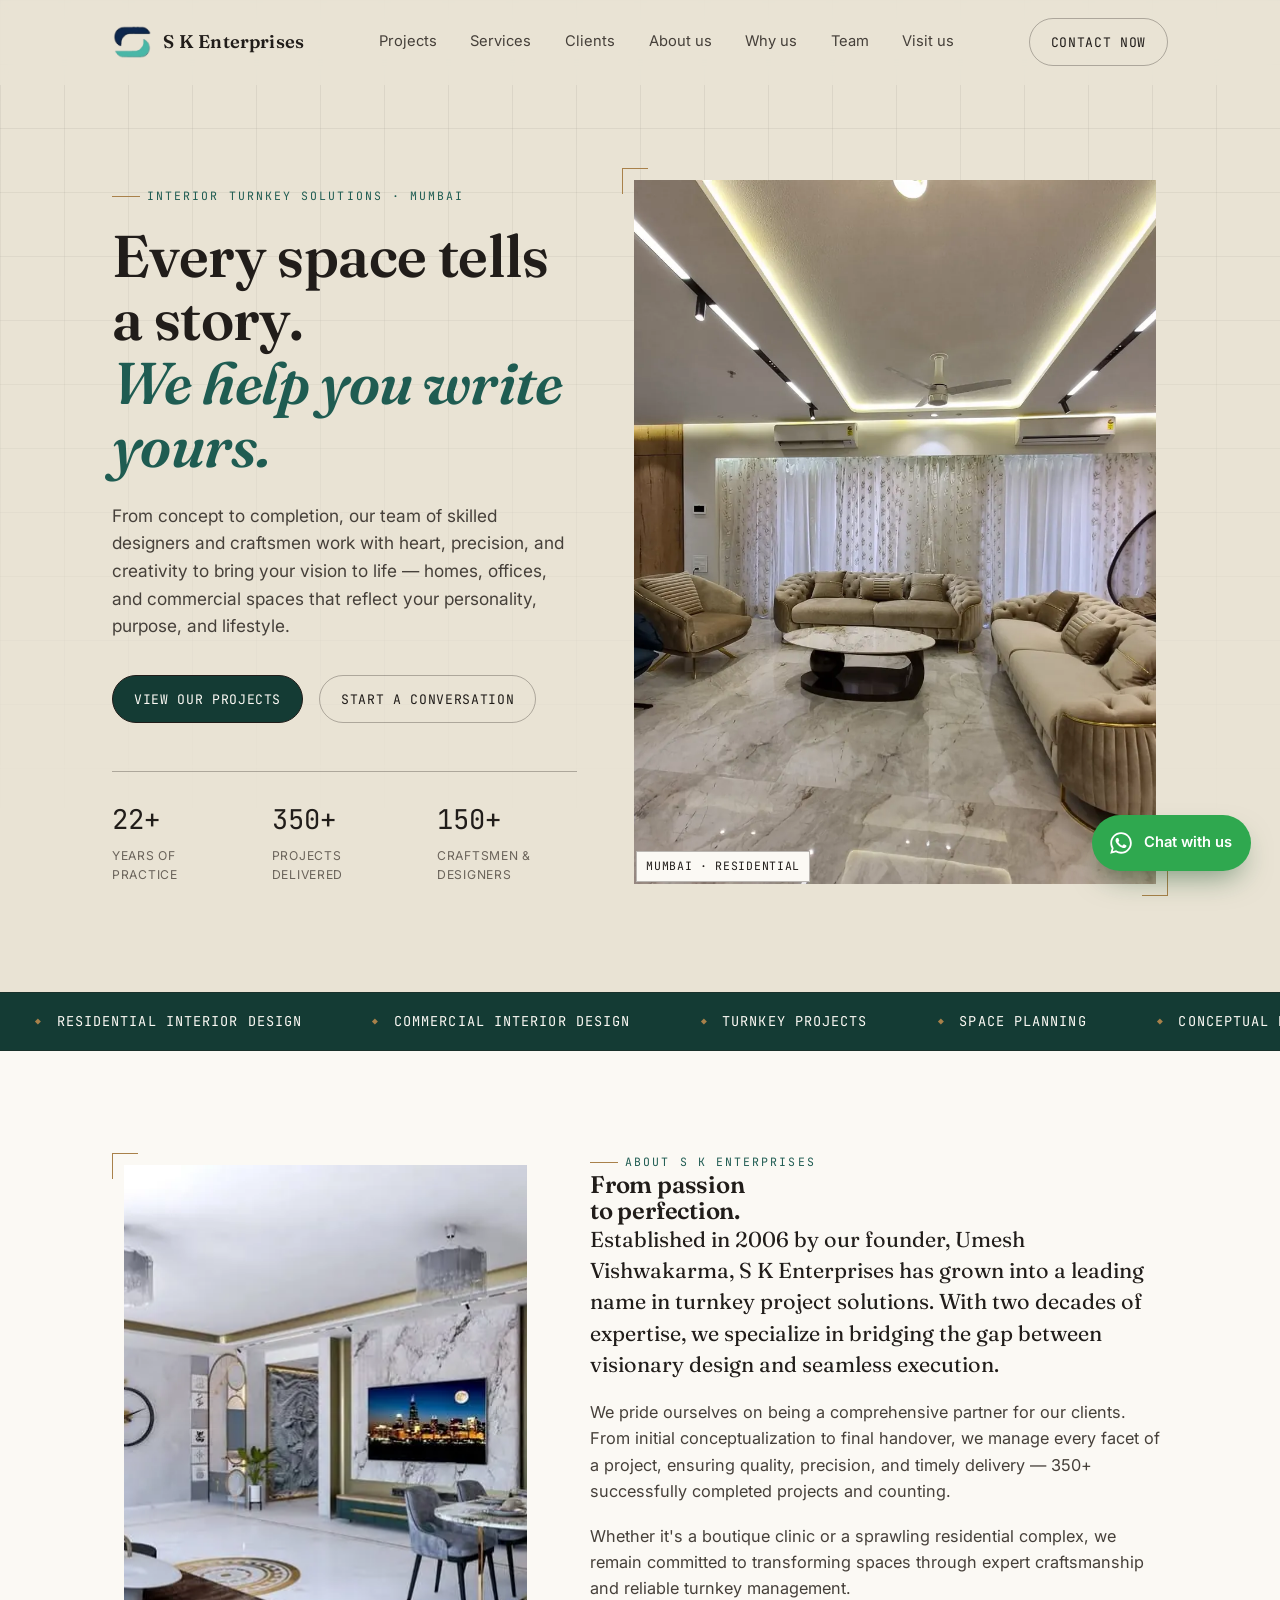
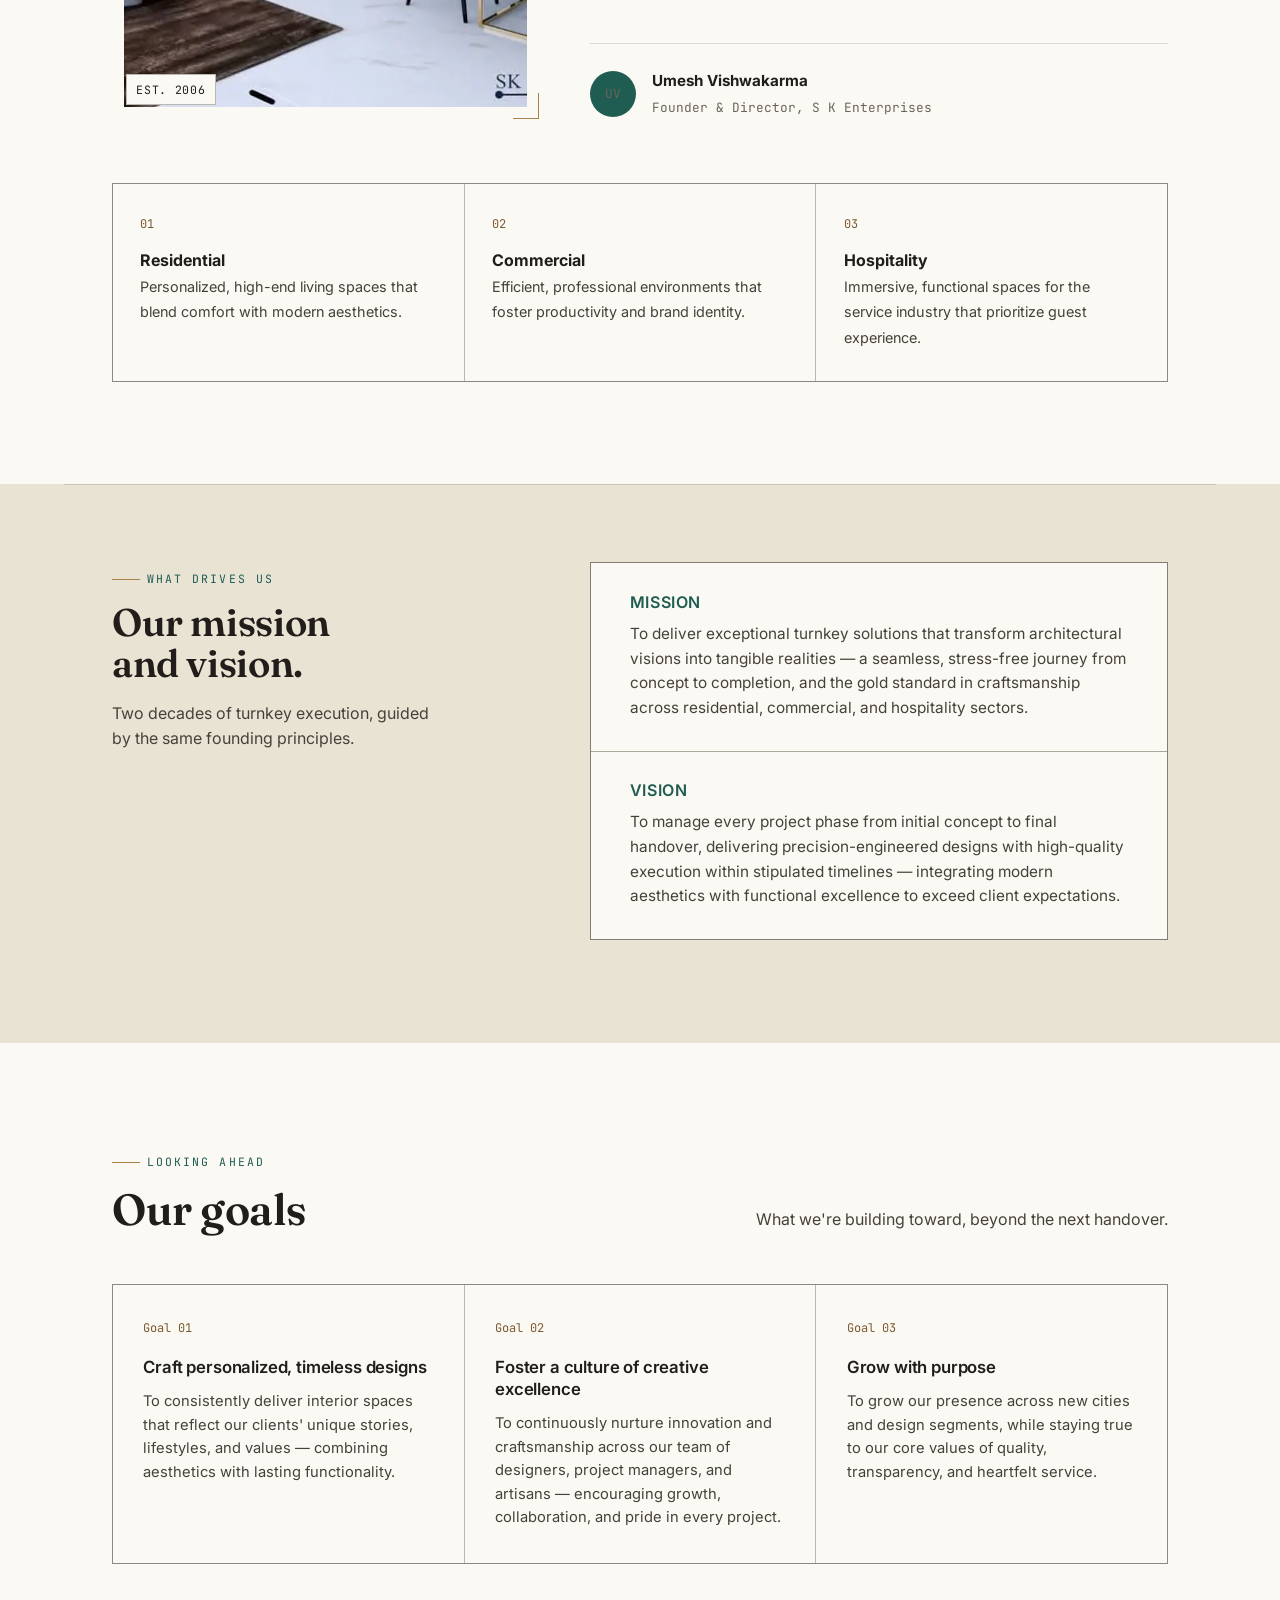
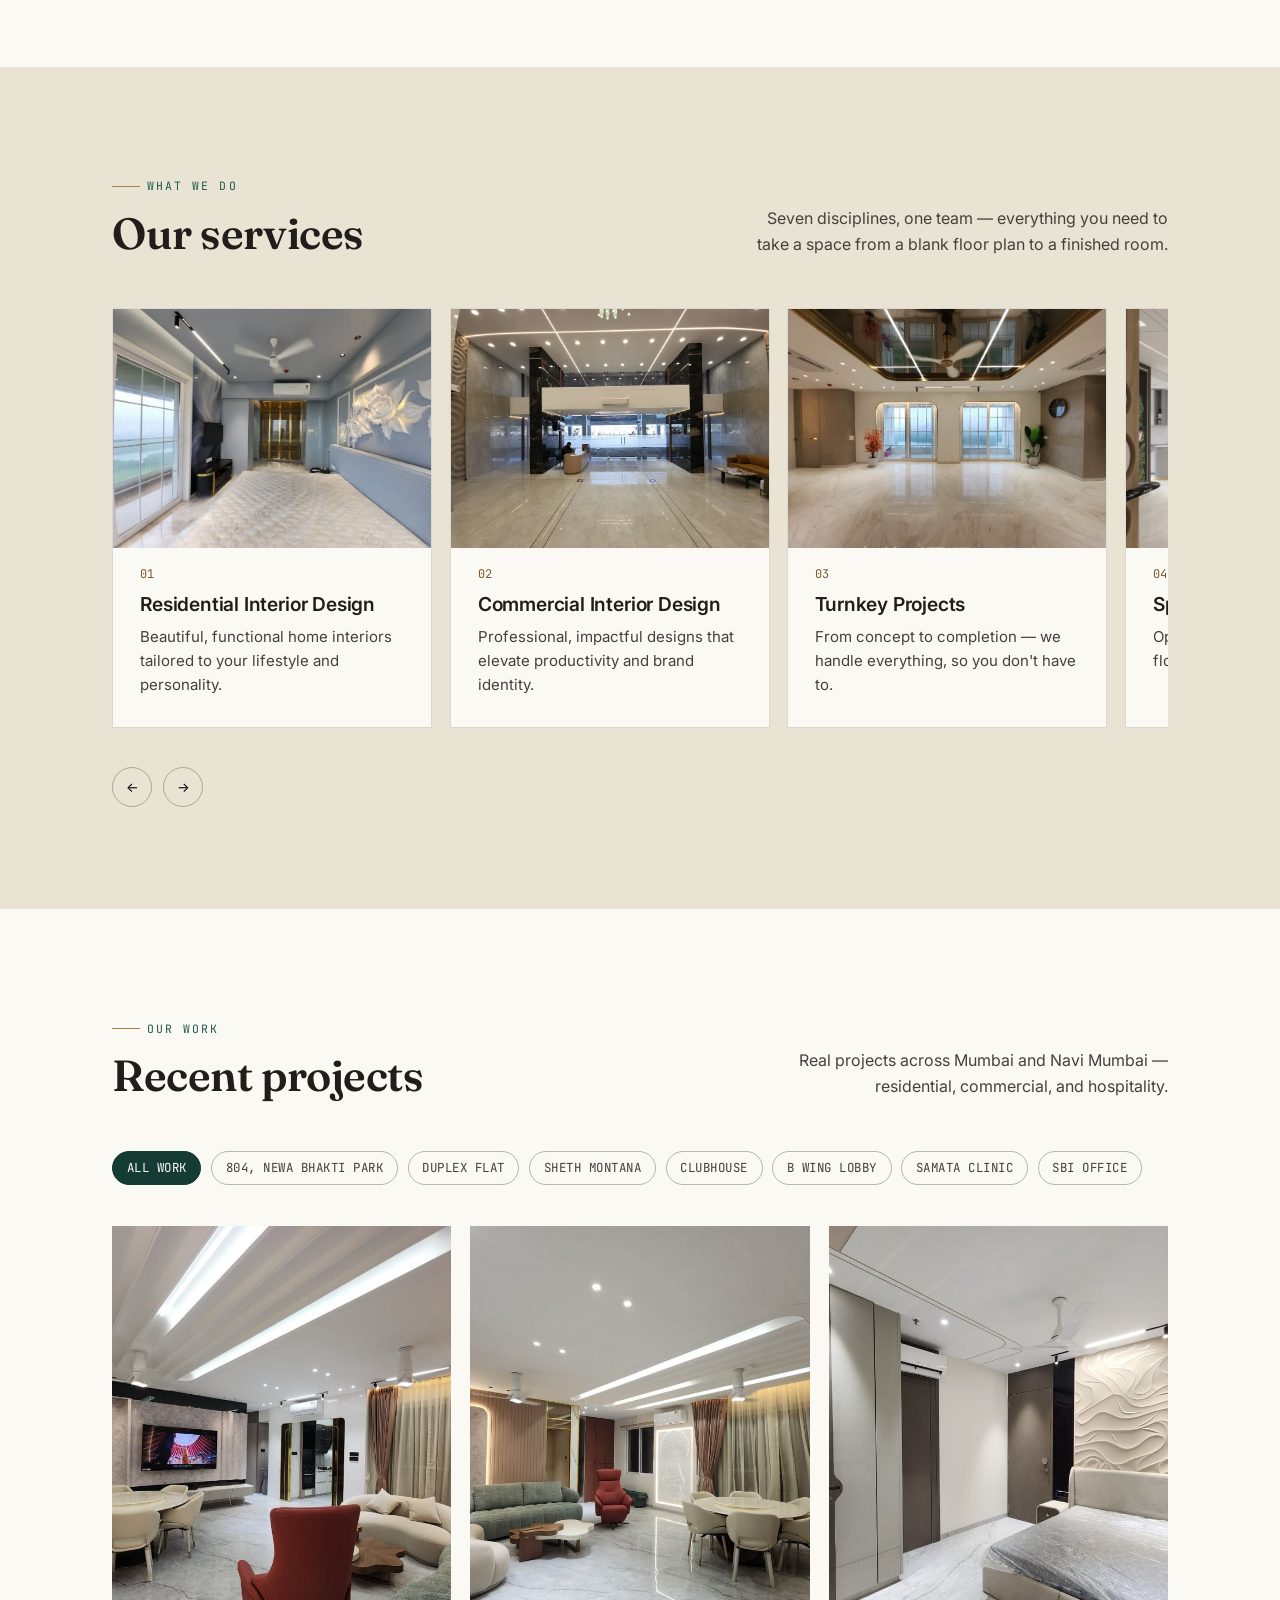
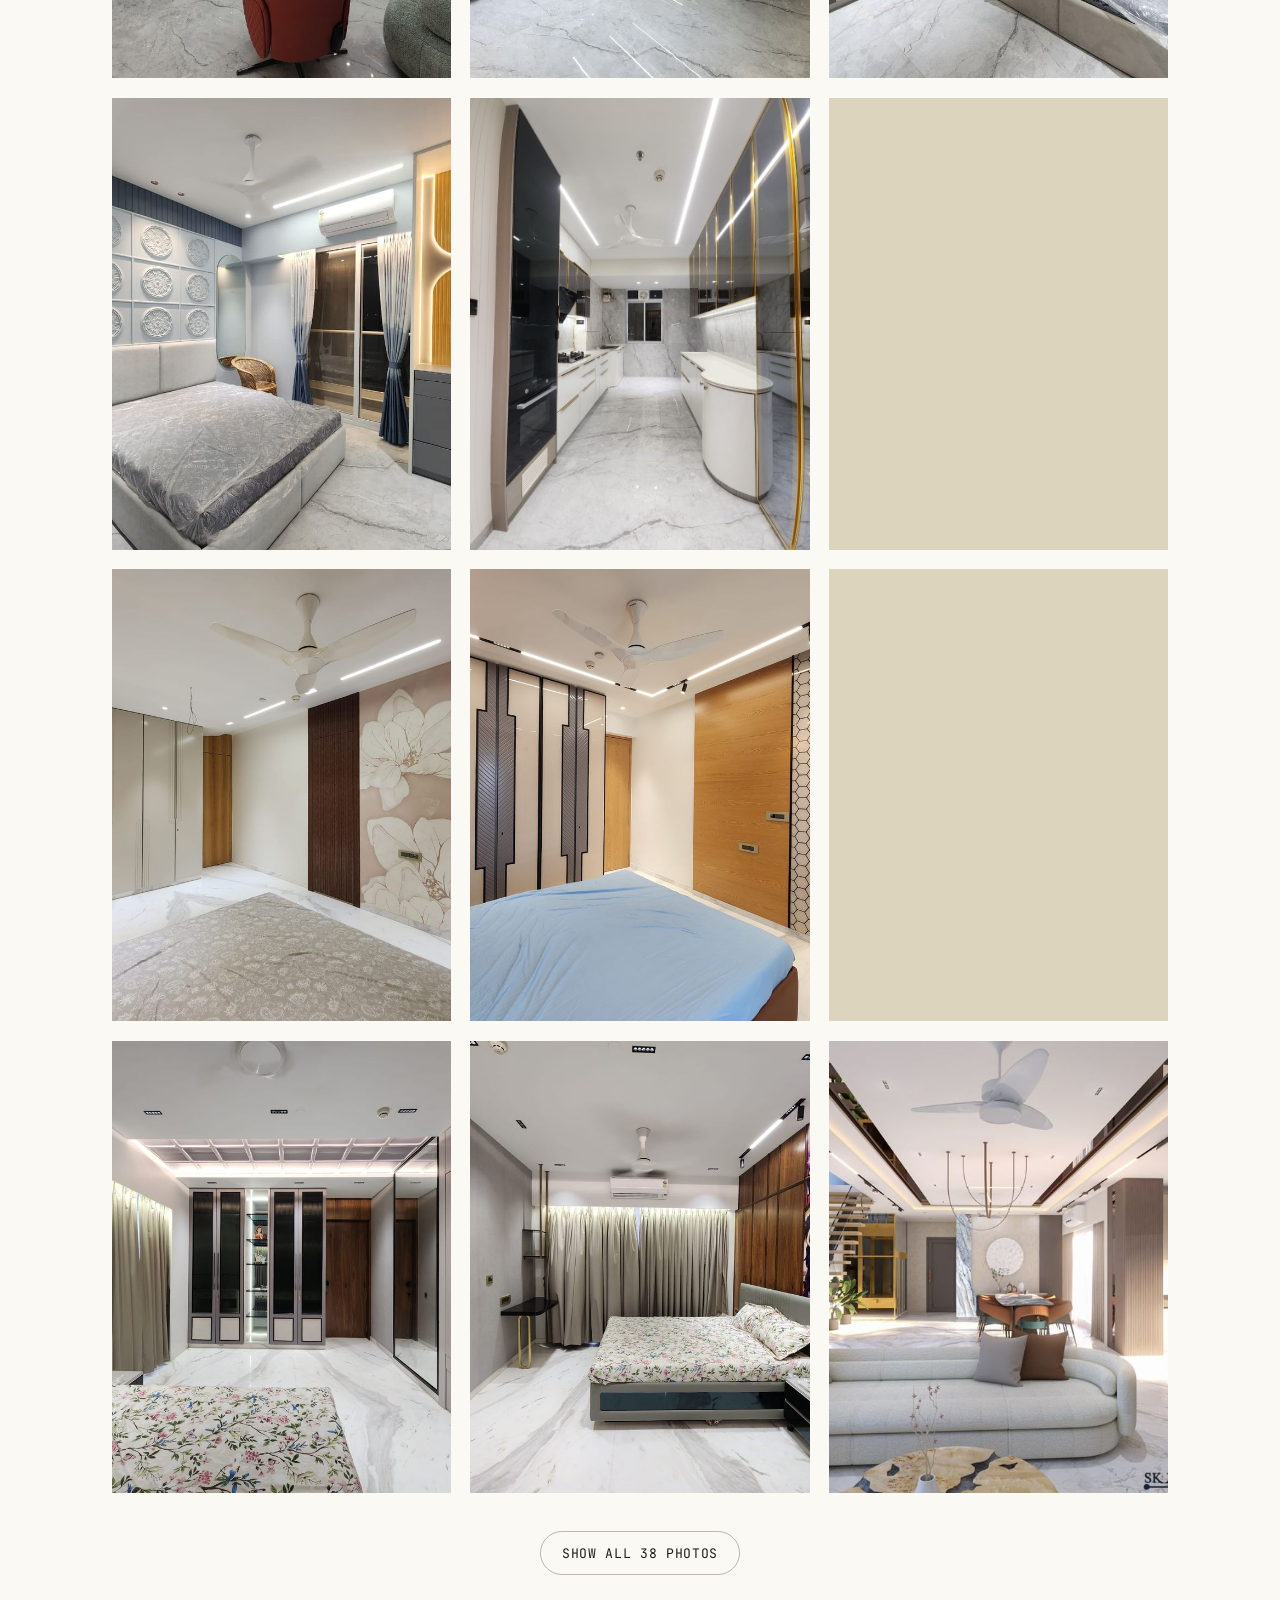
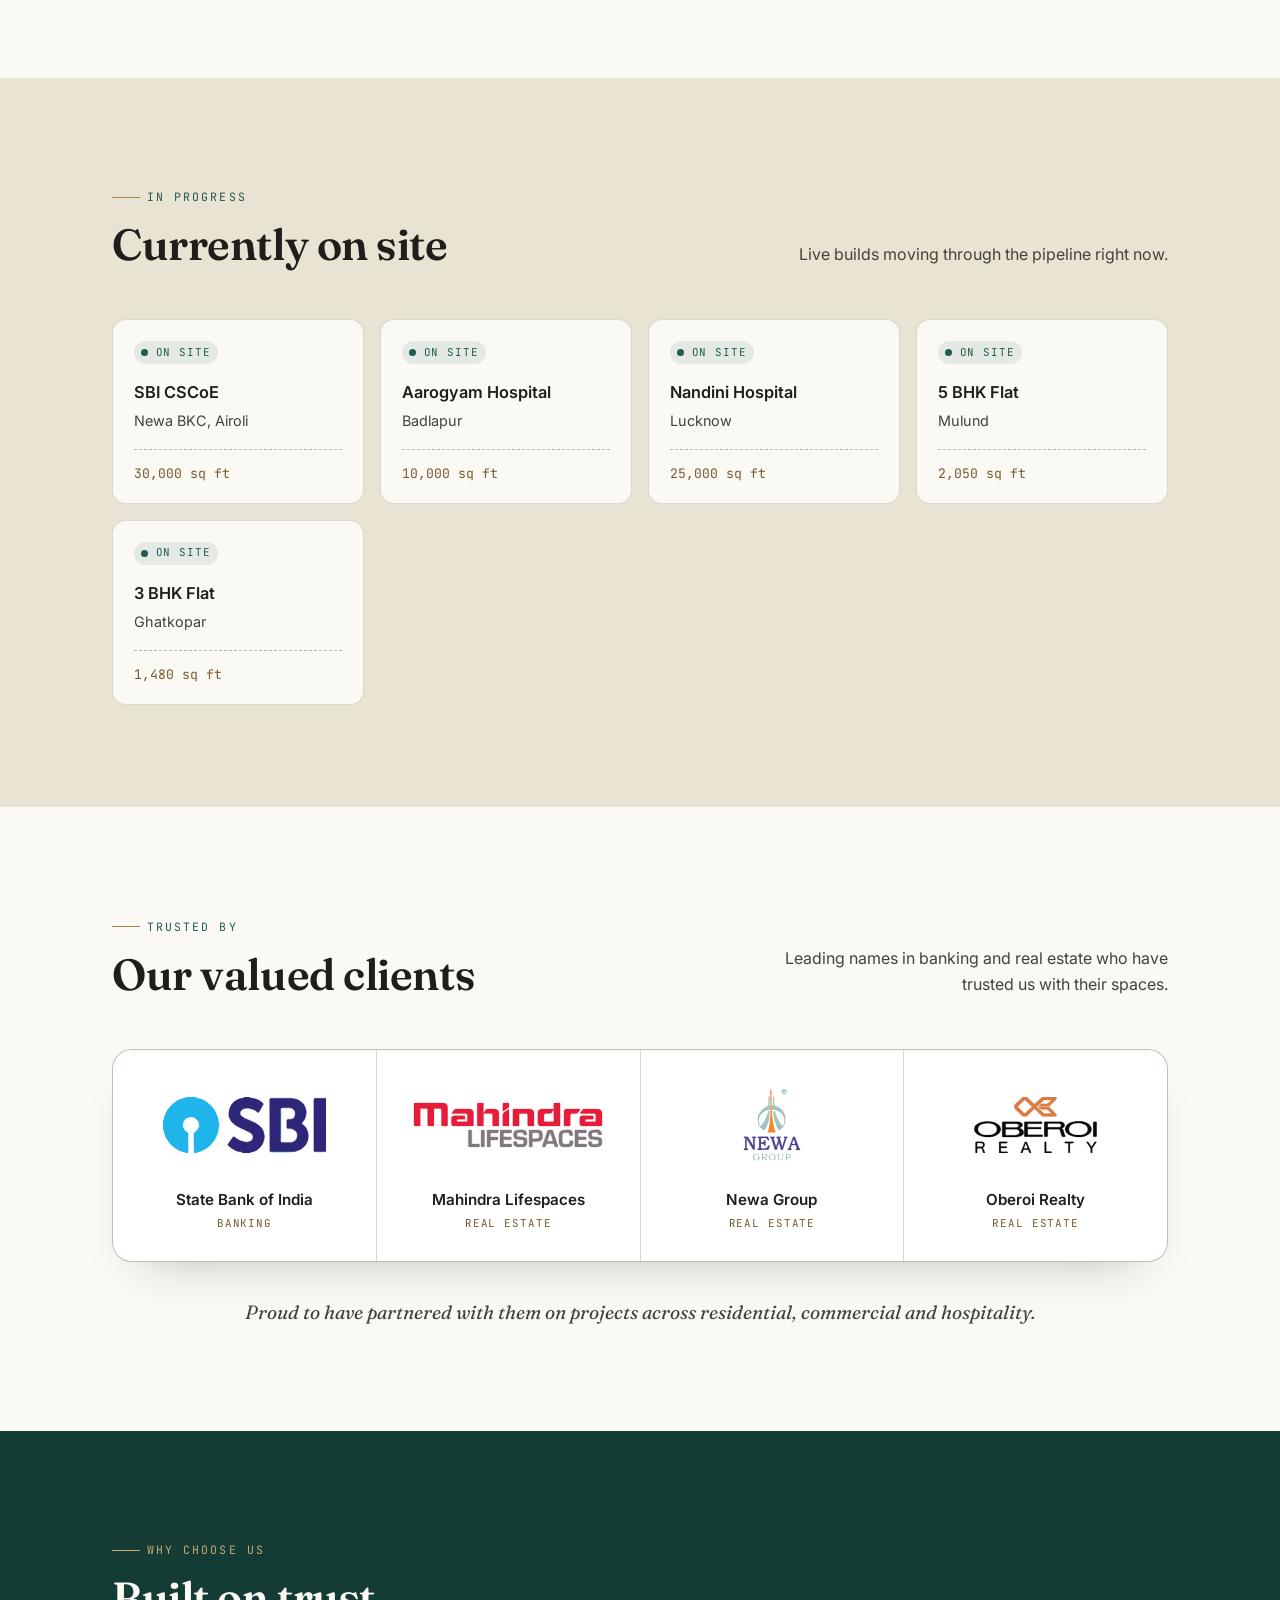
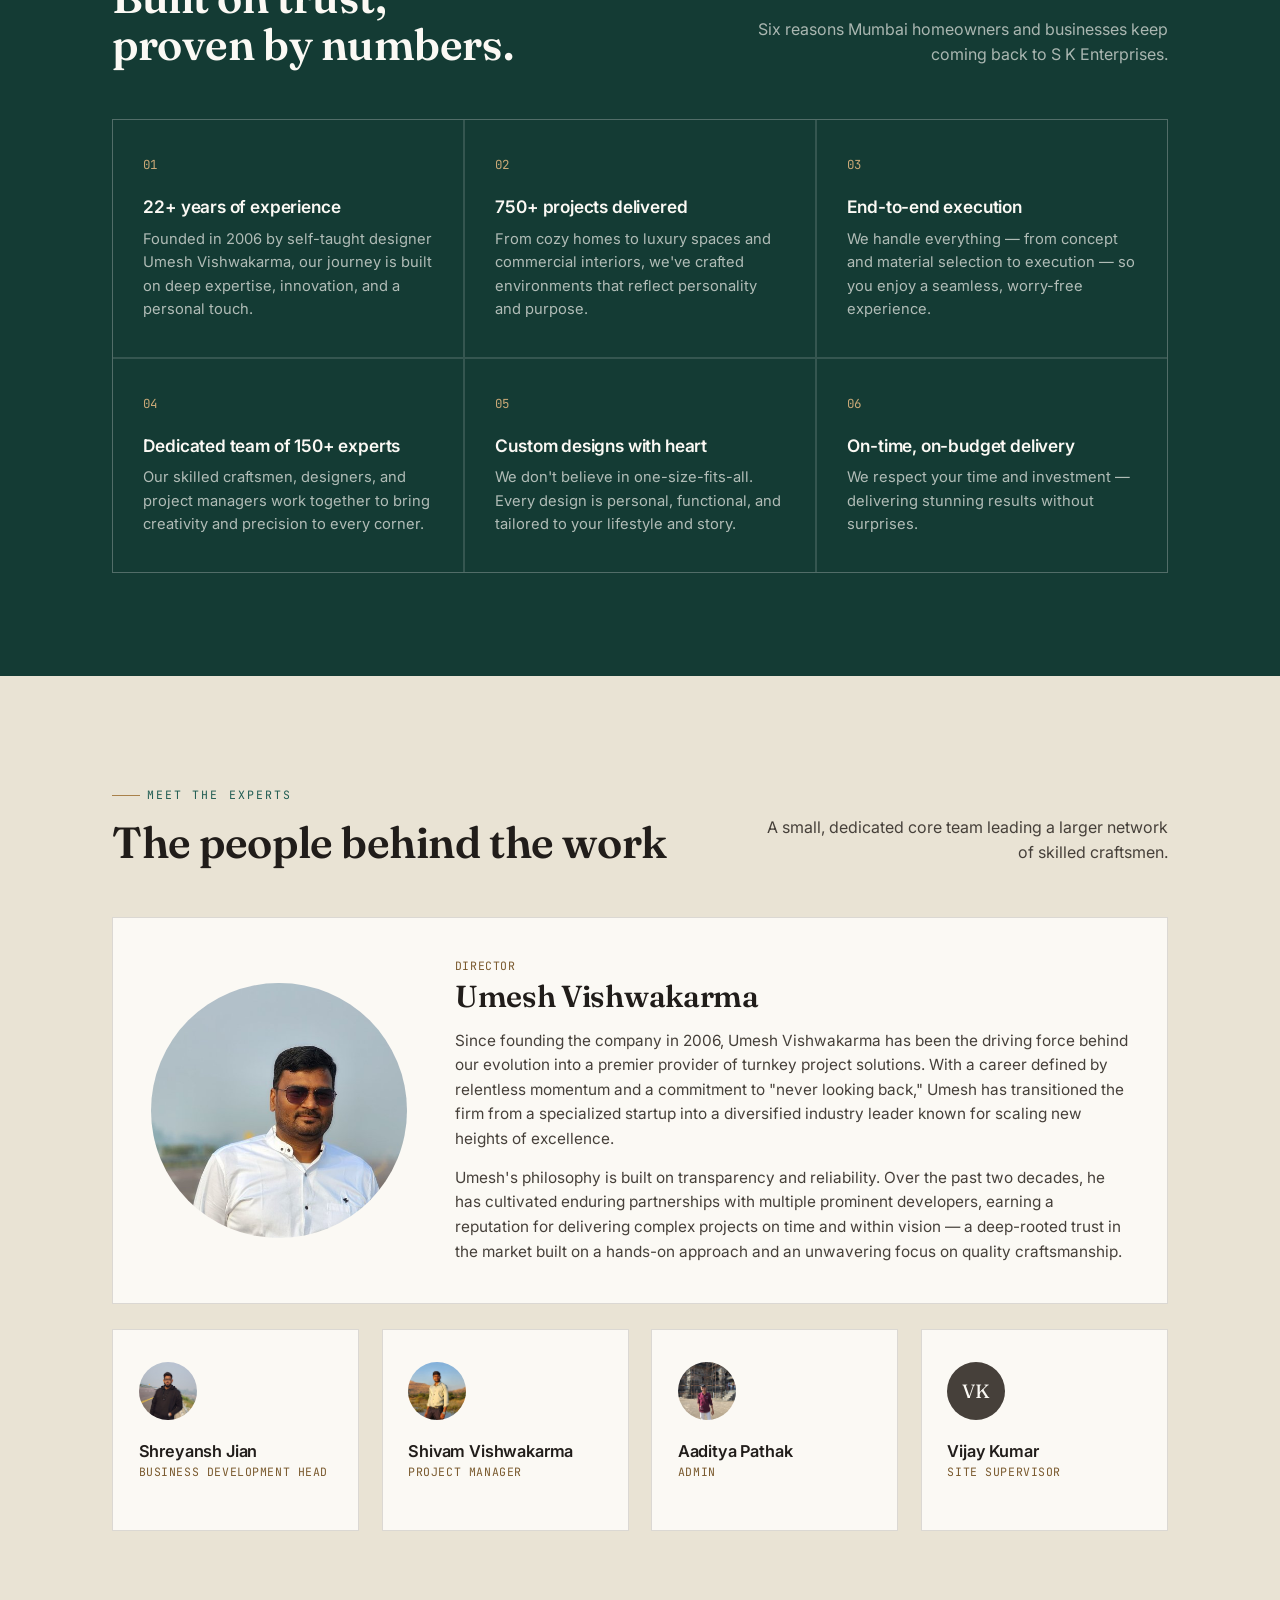
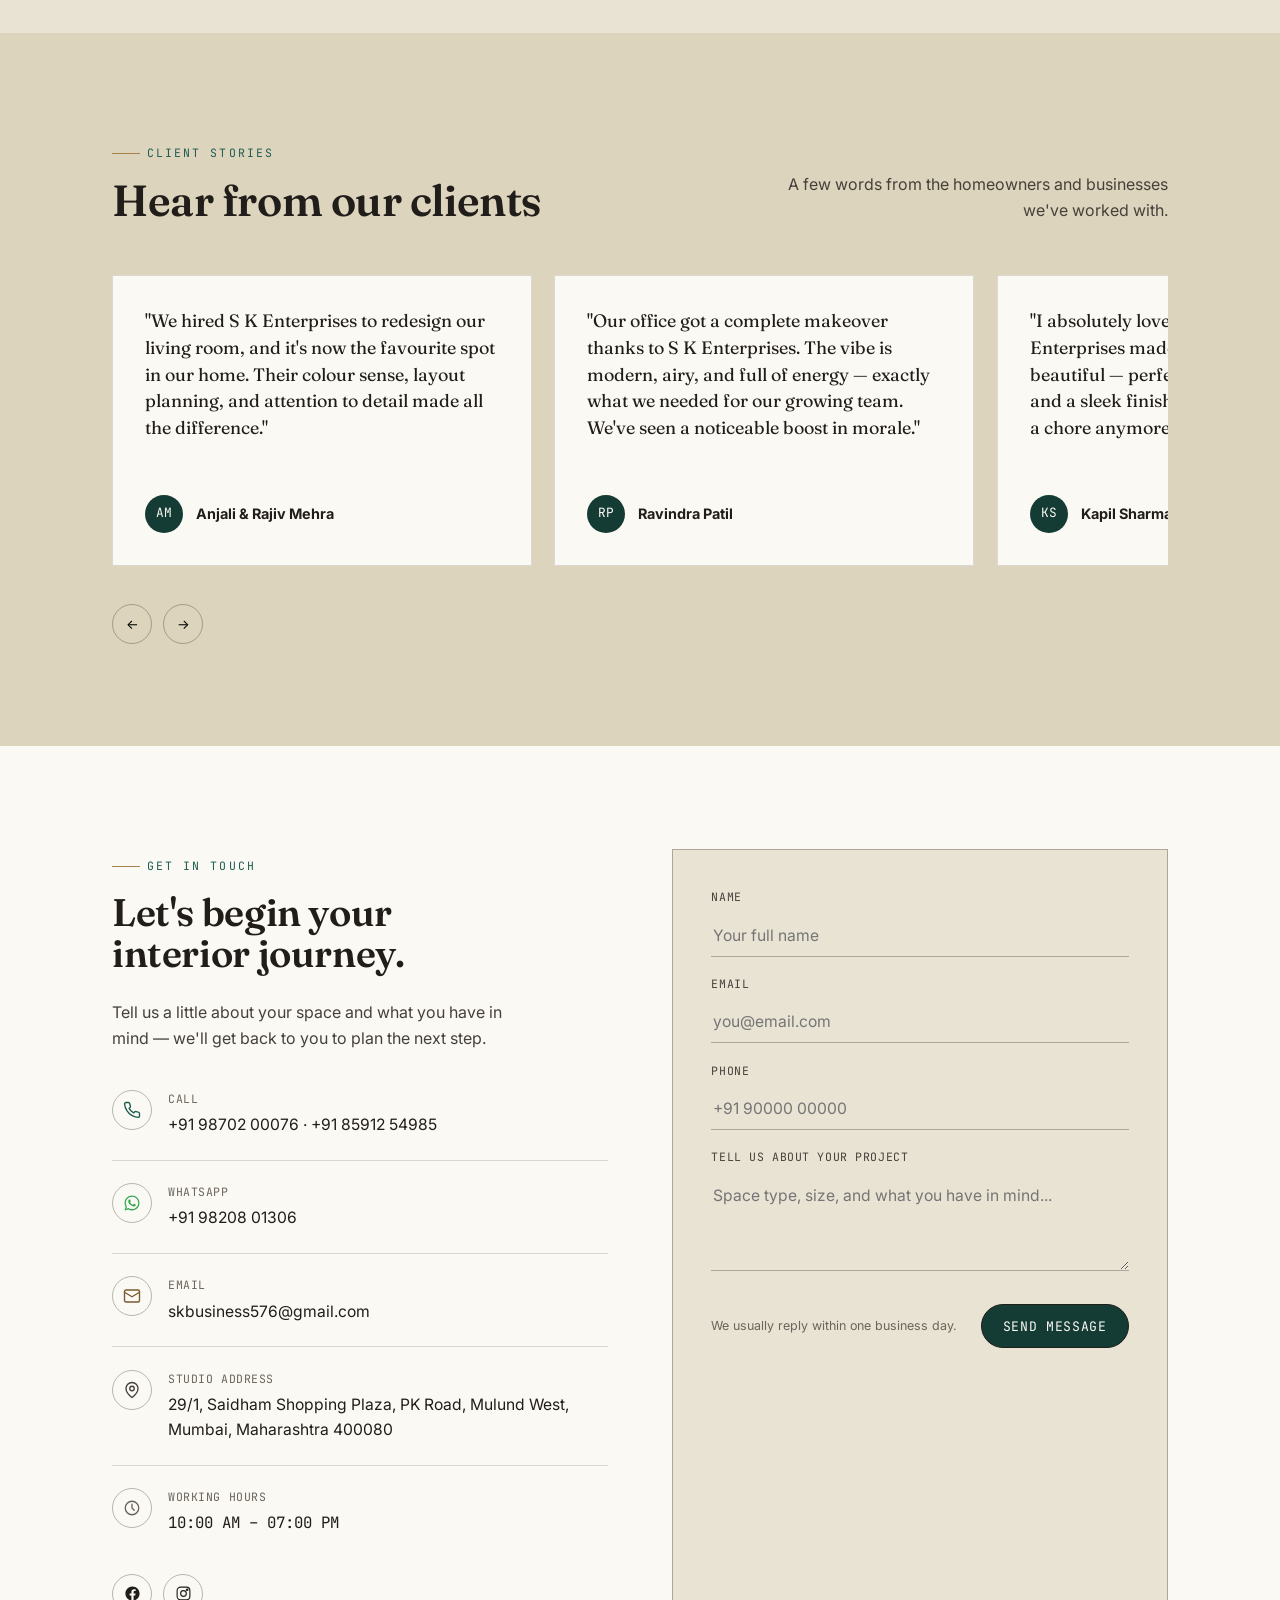
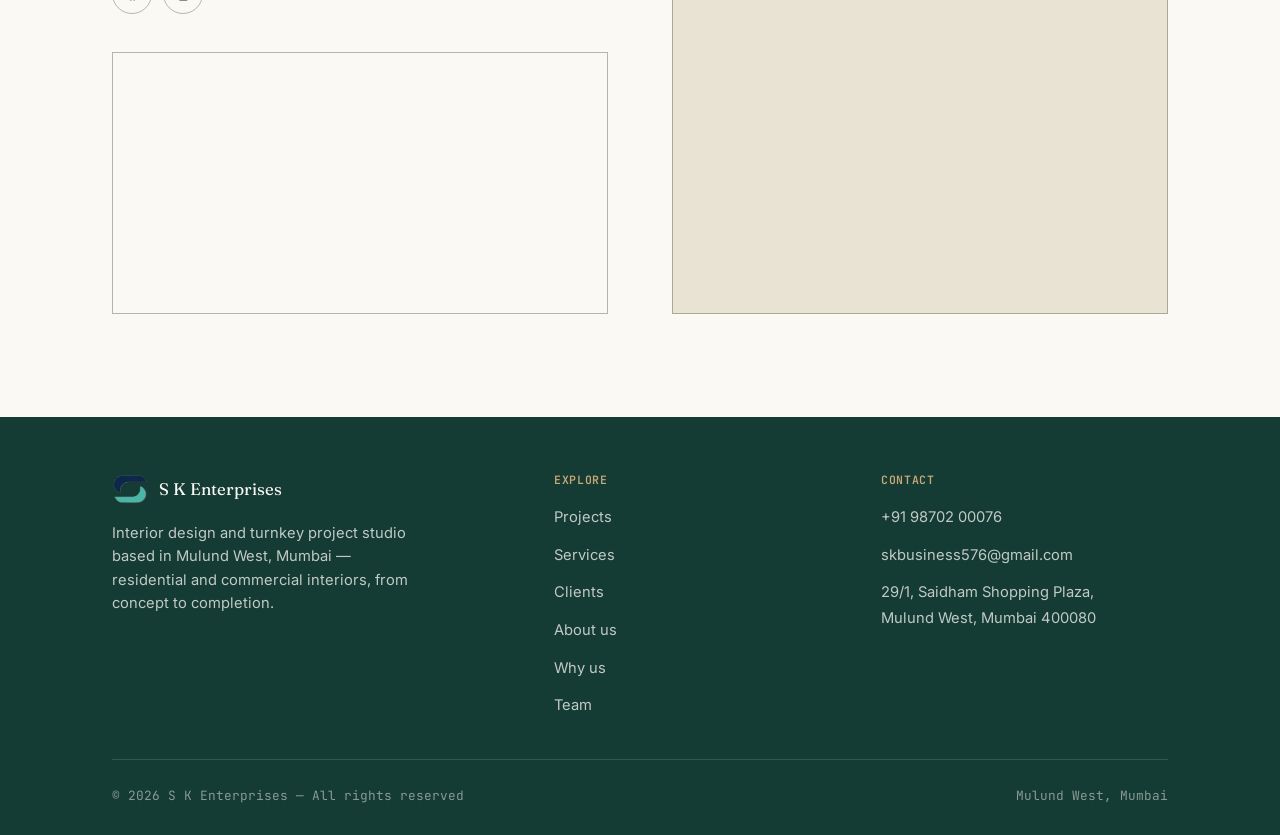
==== commit ff579867: "Redesign clients section as one framed panel; mobile polish - Clients: four logos in a single border" ====
--- a/index.html
+++ b/index.html
@@ -12,7 +12,7 @@
   <link rel="preconnect" href="https://fonts.gstatic.com" crossorigin>
   <link href="https://fonts.googleapis.com/css2?family=Fraunces:ital,wght@0,400;0,500;0,600;1,500;1,600&family=Inter:wght@400;500;600&family=JetBrains+Mono:wght@400;500&display=swap" rel="stylesheet">
 
-  <link rel="stylesheet" href="assets/css/main.css">
+  <link rel="stylesheet" href="assets/css/main.css?v=3">
 </head>
 <body>
 
@@ -662,42 +662,34 @@
           <p>Leading names in banking and real estate who have trusted us with their spaces.</p>
         </div>
 
-        <ul class="clients-grid reveal">
-          <li class="client-card">
+        <ul class="clients-panel reveal">
+          <li class="client-cell">
             <div class="client-logo">
-              <img src="assets/images/clients/sbi.svg" alt="State Bank of India logo" width="1500" height="516" loading="lazy">
-            </div>
-            <div class="client-meta">
-              <strong>State Bank of India</strong>
-              <span class="client-sector">Banking</span>
-            </div>
-          </li>
-          <li class="client-card">
+              <img src="assets/images/clients/sbi.svg" alt="State Bank of India logo" width="186" height="64" loading="lazy" decoding="async">
+            </div>
+            <strong class="client-name">State Bank of India</strong>
+            <span class="client-sector">Banking</span>
+          </li>
+          <li class="client-cell">
             <div class="client-logo">
-              <img src="assets/images/clients/mahindra.svg" alt="Mahindra Lifespaces logo" width="1800" height="437" loading="lazy">
-            </div>
-            <div class="client-meta">
-              <strong>Mahindra Lifespaces</strong>
-              <span class="client-sector">Real estate</span>
-            </div>
-          </li>
-          <li class="client-card">
+              <img src="assets/images/clients/mahindra.svg" alt="Mahindra Lifespaces logo" width="264" height="64" loading="lazy" decoding="async">
+            </div>
+            <strong class="client-name">Mahindra Lifespaces</strong>
+            <span class="client-sector">Real estate</span>
+          </li>
+          <li class="client-cell">
+            <div class="client-logo client-logo--tall">
+              <img src="assets/images/clients/newa.svg" alt="Newa Group logo" width="64" height="64" loading="lazy" decoding="async">
+            </div>
+            <strong class="client-name">Newa Group</strong>
+            <span class="client-sector">Real estate</span>
+          </li>
+          <li class="client-cell">
             <div class="client-logo">
-              <img src="assets/images/clients/newa.svg" alt="Newa Group logo" width="1440" height="1440" loading="lazy">
-            </div>
-            <div class="client-meta">
-              <strong>Newa Group</strong>
-              <span class="client-sector">Real estate</span>
-            </div>
-          </li>
-          <li class="client-card">
-            <div class="client-logo">
-              <img src="assets/images/clients/oberoi.svg" alt="Oberoi Realty logo" width="1600" height="732" loading="lazy">
-            </div>
-            <div class="client-meta">
-              <strong>Oberoi Realty</strong>
-              <span class="client-sector">Real estate</span>
-            </div>
+              <img src="assets/images/clients/oberoi.svg" alt="Oberoi Realty logo" width="140" height="64" loading="lazy" decoding="async">
+            </div>
+            <strong class="client-name">Oberoi Realty</strong>
+            <span class="client-sector">Real estate</span>
           </li>
         </ul>
 
@@ -1032,6 +1024,6 @@
     <span class="wa-float__label">Chat with us</span>
   </a>
 
-  <script src="assets/js/main.js"></script>
+  <script src="assets/js/main.js?v=3"></script>
 </body>
 </html>
--- a/assets/css/main.css
+++ b/assets/css/main.css
@@ -8,7 +8,7 @@
 :root {
   --ink: #211d1a;
   --ink-soft: #46403a;
-  --ink-faint: #7770666b;
+  --ink-faint: #6b645b; /* solid tone: keeps small labels readable (4.5:1) */
   --stone: #e9e3d4;
   --stone-deep: #ddd4bd;
   --paper: #fbf9f4;
@@ -1056,81 +1056,81 @@
   background: var(--paper);
 }
 
-.clients-grid {
+/* one framed panel, four equal cells divided by hairlines */
+.clients-panel {
   display: grid;
-  grid-template-columns: repeat(4, 1fr);
-  gap: 1.4rem;
-}
-
-.client-card {
+  grid-template-columns: repeat(4, minmax(0, 1fr));
+  gap: 1px;
+  background: var(--line);
+  border: 1px solid var(--line);
+  border-radius: 20px;
+  overflow: hidden;
+  box-shadow: 0 24px 48px -32px rgba(33, 29, 26, 0.35);
+}
+
+.client-cell {
   display: flex;
   flex-direction: column;
+  align-items: center;
+  text-align: center;
+  gap: 0.35rem;
+  padding: 2.2rem 1.4rem 1.8rem;
   background: #fff;
-  border: 1px solid var(--line);
-  border-radius: 18px;
-  overflow: hidden;
-  transition: transform 0.3s ease, box-shadow 0.3s ease, border-color 0.3s ease;
-}
-
-.client-card:hover {
-  transform: translateY(-4px);
-  border-color: var(--line-strong);
-  box-shadow: var(--shadow);
+  transition: background-color 0.25s ease;
+}
+
+.client-cell:hover {
+  background: var(--paper);
 }
 
 .client-logo {
-  height: 170px;
+  width: 100%;
+  height: 80px;
+  margin-bottom: 1.2rem;
   display: flex;
   align-items: center;
   justify-content: center;
-  padding: 1.8rem 2rem;
 }
 
 .client-logo img {
-  max-width: 100%;
-  max-height: 100%;
   width: auto;
   height: auto;
+  max-width: min(100%, 190px);
+  max-height: 56px;
   object-fit: contain;
   transition: transform 0.3s ease;
 }
 
-.client-card:hover .client-logo img {
-  transform: scale(1.04);
-}
-
-.client-meta {
-  flex: 1;
-  display: flex;
-  justify-content: space-between;
-  align-items: center;
-  gap: 0.8rem;
-  padding: 1rem 1.3rem;
-  border-top: 1px solid var(--line);
-  background: var(--paper-dim);
-}
-
-.client-meta strong {
+/* square marks need more height to read at the same visual weight */
+.client-logo--tall img {
+  max-height: 80px;
+}
+
+.client-cell:hover .client-logo img {
+  transform: scale(1.05);
+}
+
+.client-name {
   font-size: 0.95rem;
   font-weight: 600;
+  line-height: 1.3;
 }
 
 .client-sector {
   font-family: var(--font-mono);
   font-size: 0.68rem;
-  letter-spacing: 0.06em;
+  letter-spacing: 0.08em;
   text-transform: uppercase;
   color: var(--brass-text);
-  white-space: nowrap;
 }
 
 .clients-note {
-  margin-top: 2.4rem;
+  margin-top: 2.2rem;
   text-align: center;
   color: var(--ink-soft);
   font-family: var(--font-display);
   font-style: italic;
-  font-size: clamp(1.05rem, 1.6vw, 1.3rem);
+  font-size: clamp(1rem, 1.5vw, 1.2rem);
 }
 
 /* ---------- projects: show more ---------- */
@@ -1901,8 +1901,8 @@
     grid-template-columns: repeat(2, 1fr);
   }
 
-  .clients-grid {
-    grid-template-columns: repeat(2, 1fr);
+  .clients-panel {
+    grid-template-columns: repeat(2, minmax(0, 1fr));
   }
 
   .contact-grid {
@@ -1995,27 +1995,48 @@
   }
 
   .project-grid {
-    grid-template-columns: 1fr;
-  }
-
-  .clients-grid {
-    gap: 0.9rem;
+    grid-template-columns: repeat(2, 1fr);
+    gap: 0.6rem;
+  }
+
+  .project-item {
+    aspect-ratio: 4 / 5;
+  }
+
+  .project-item--wide {
+    grid-column: span 1;
+    aspect-ratio: 4 / 5;
+  }
+
+  .project-tag {
+    left: 0.4rem;
+    right: 0.4rem;
+    bottom: 0.4rem;
+    font-size: 0.6rem;
+    white-space: nowrap;
+    overflow: hidden;
+    text-overflow: ellipsis;
+  }
+
+  .client-cell {
+    padding: 1.5rem 0.8rem 1.3rem;
   }
 
   .client-logo {
-    height: 120px;
-    padding: 1.2rem;
-  }
-
-  .client-meta {
-    flex-direction: column;
-    align-items: flex-start;
-    gap: 0.2rem;
-    padding: 0.8rem 1rem;
-  }
-
-  .client-meta strong {
-    font-size: 0.88rem;
+    height: 60px;
+    margin-bottom: 0.9rem;
+  }
+
+  .client-logo img {
+    max-height: 40px;
+  }
+
+  .client-logo--tall img {
+    max-height: 60px;
+  }
+
+  .client-name {
+    font-size: 0.85rem;
   }
 
   .wa-float {
